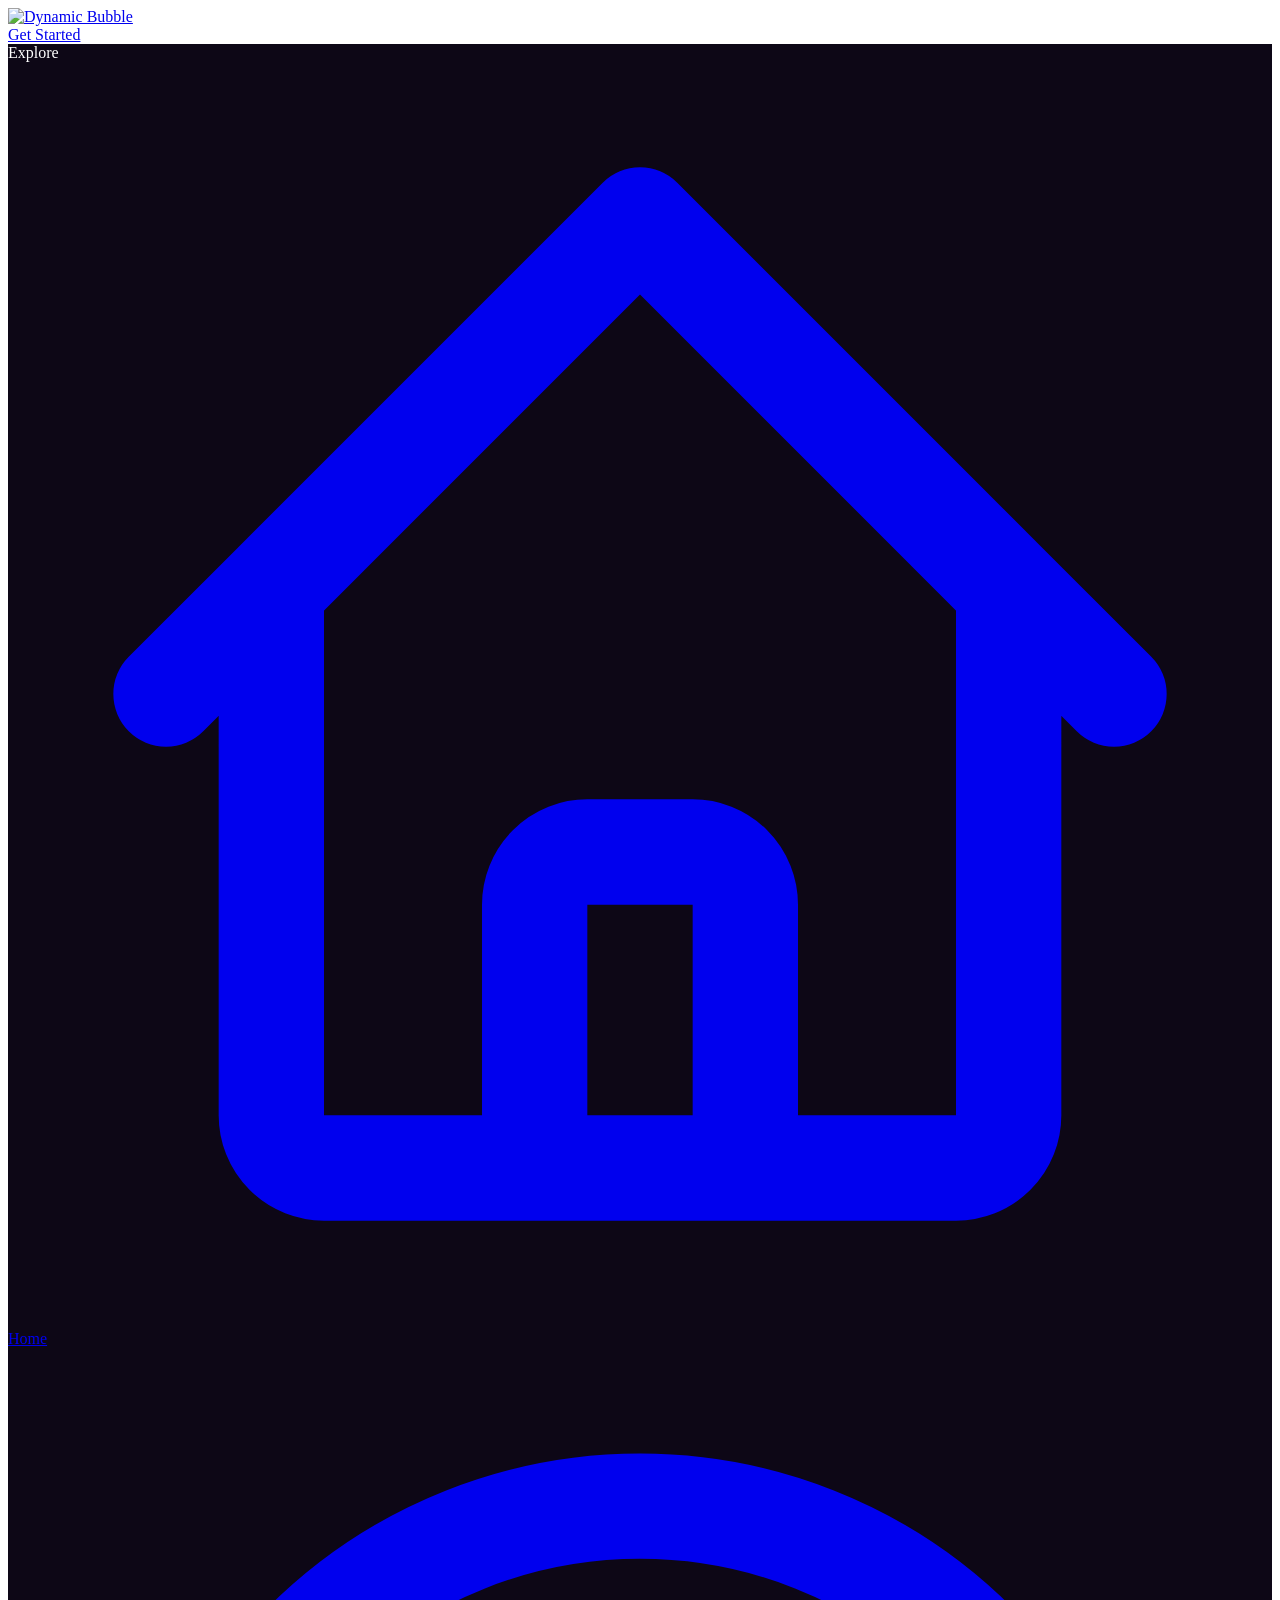
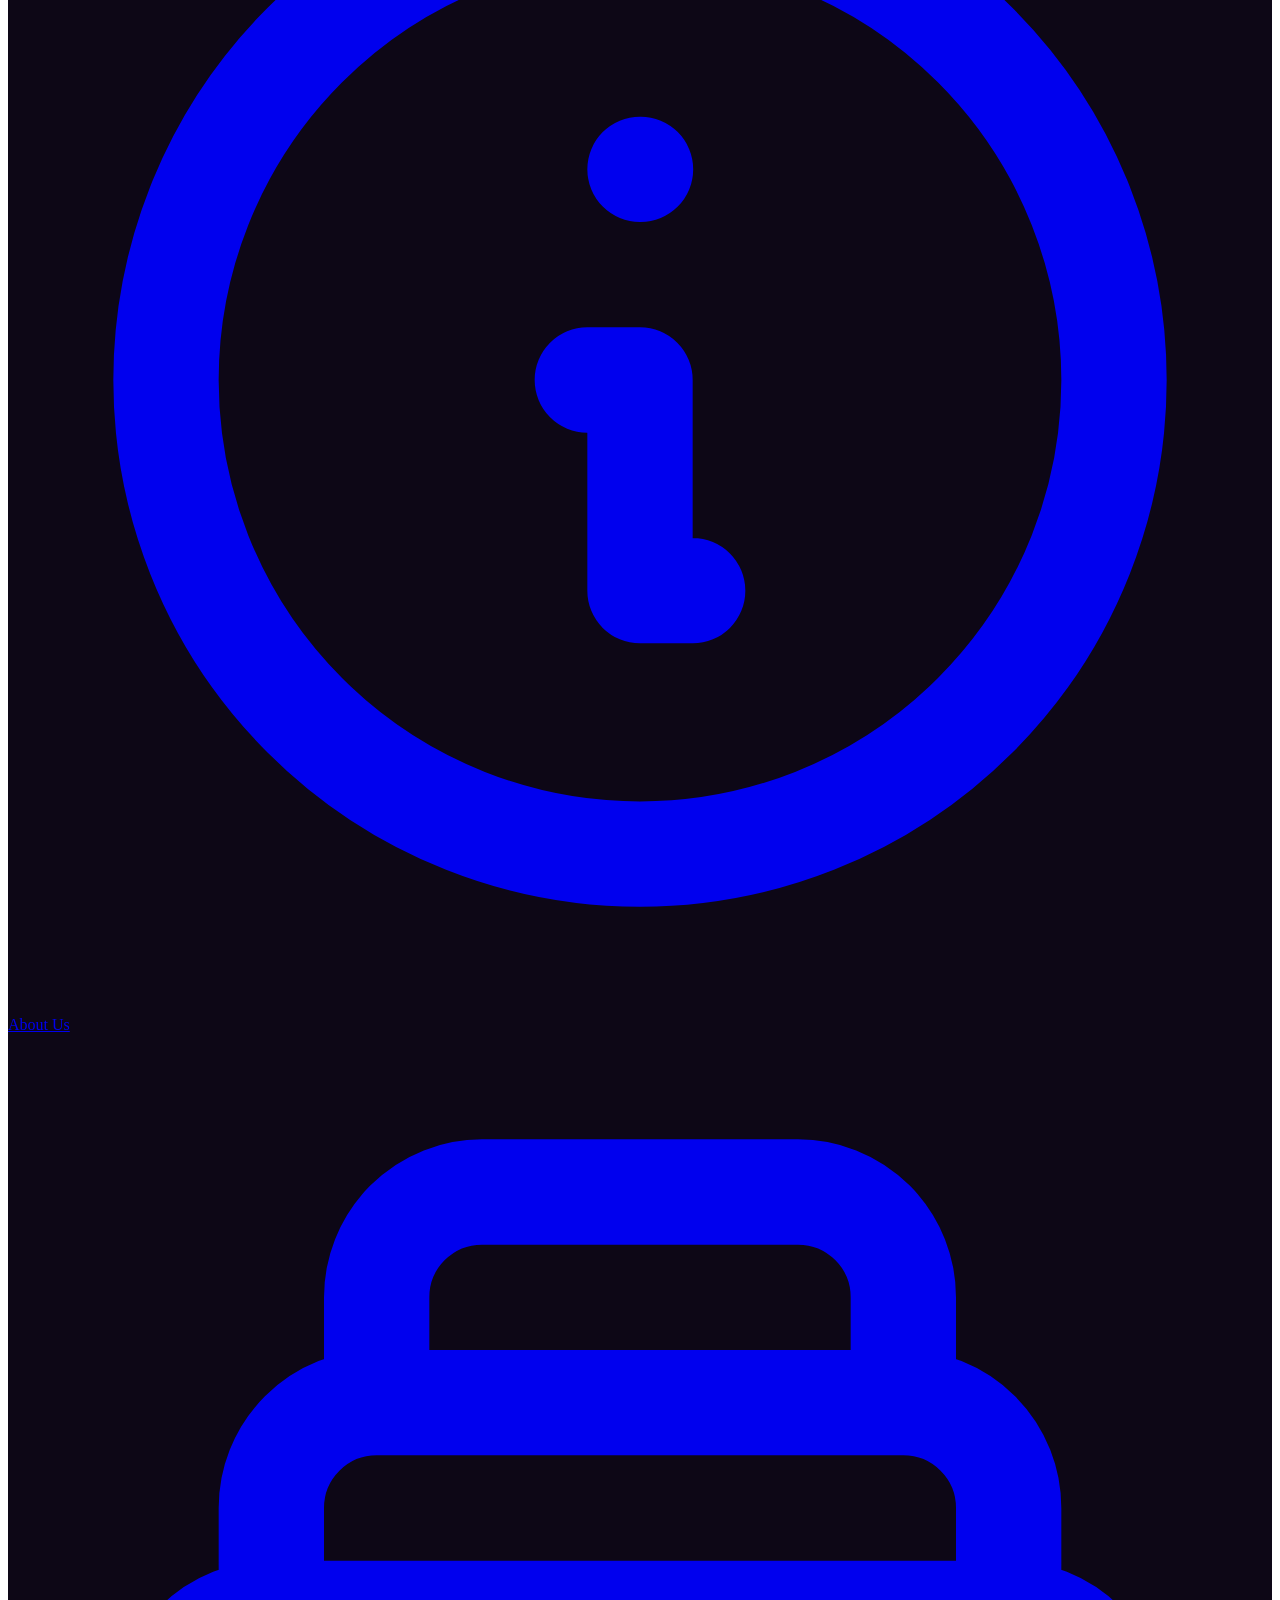
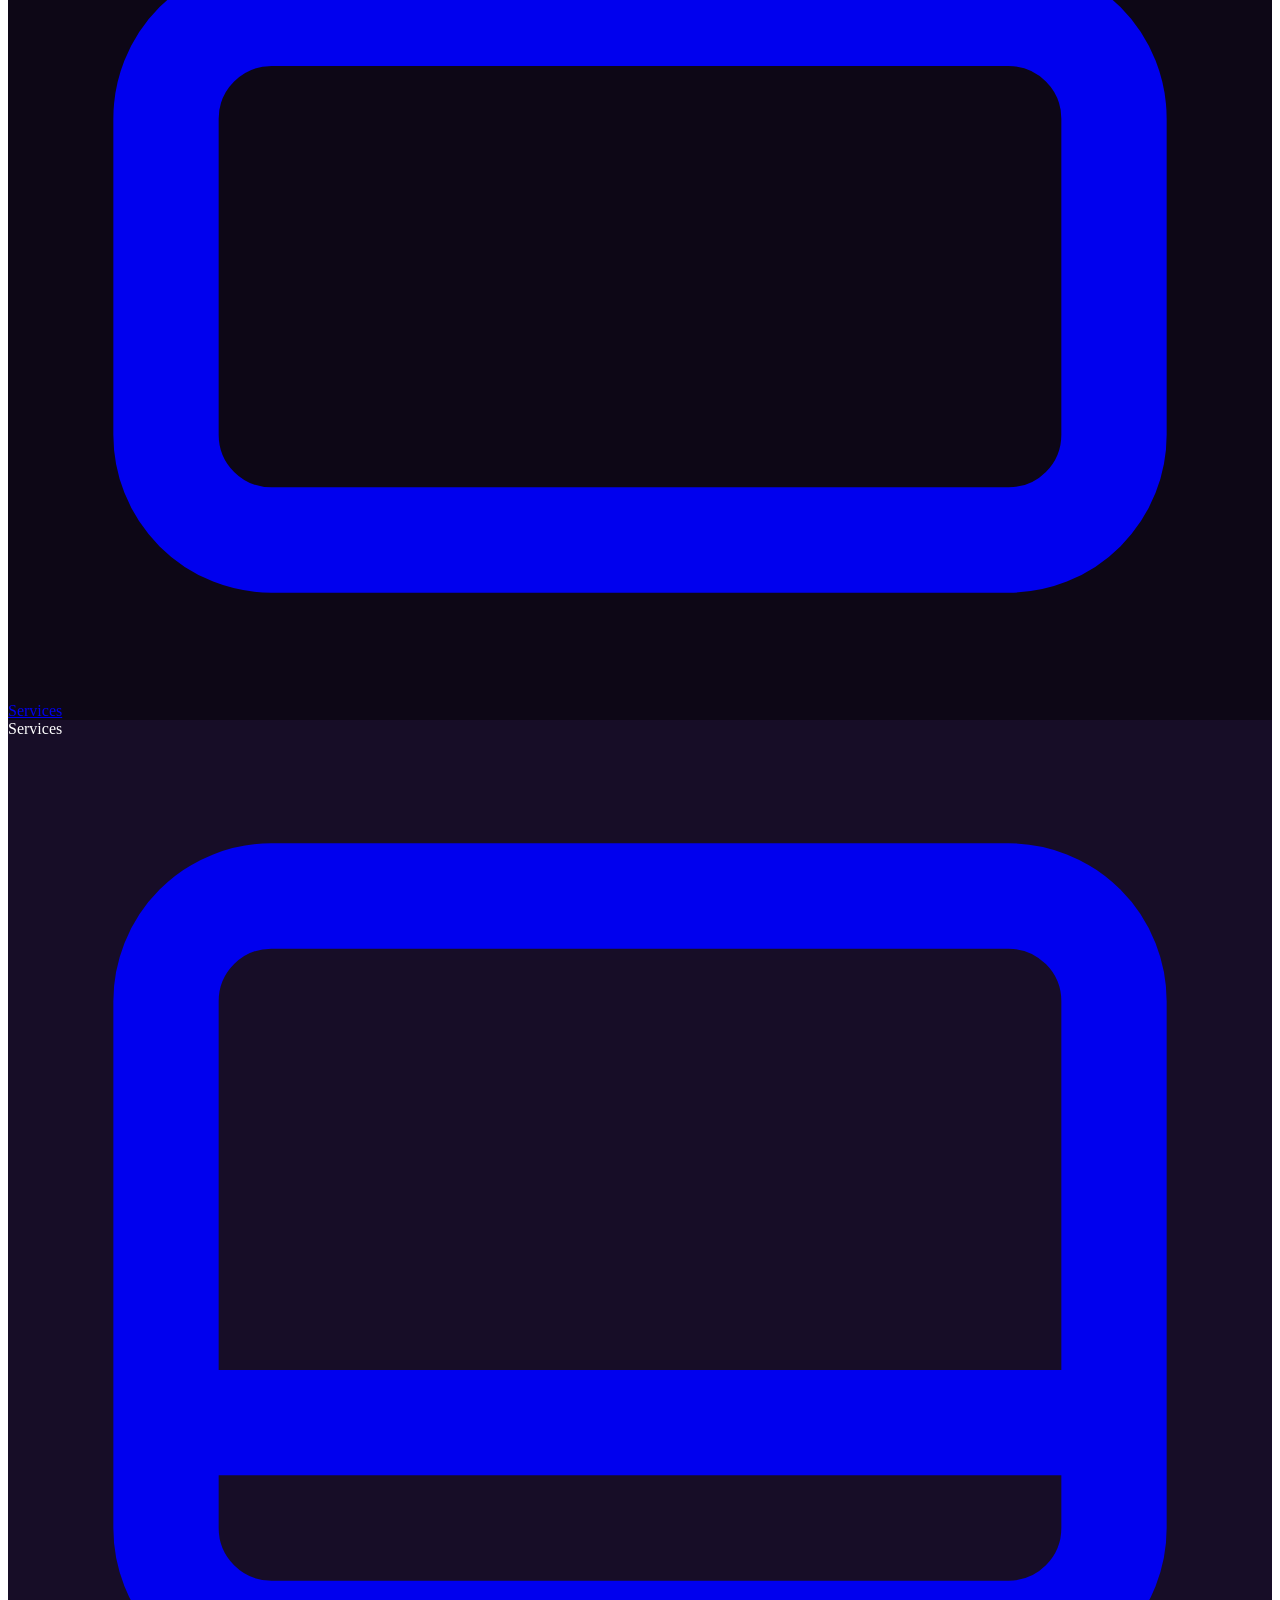
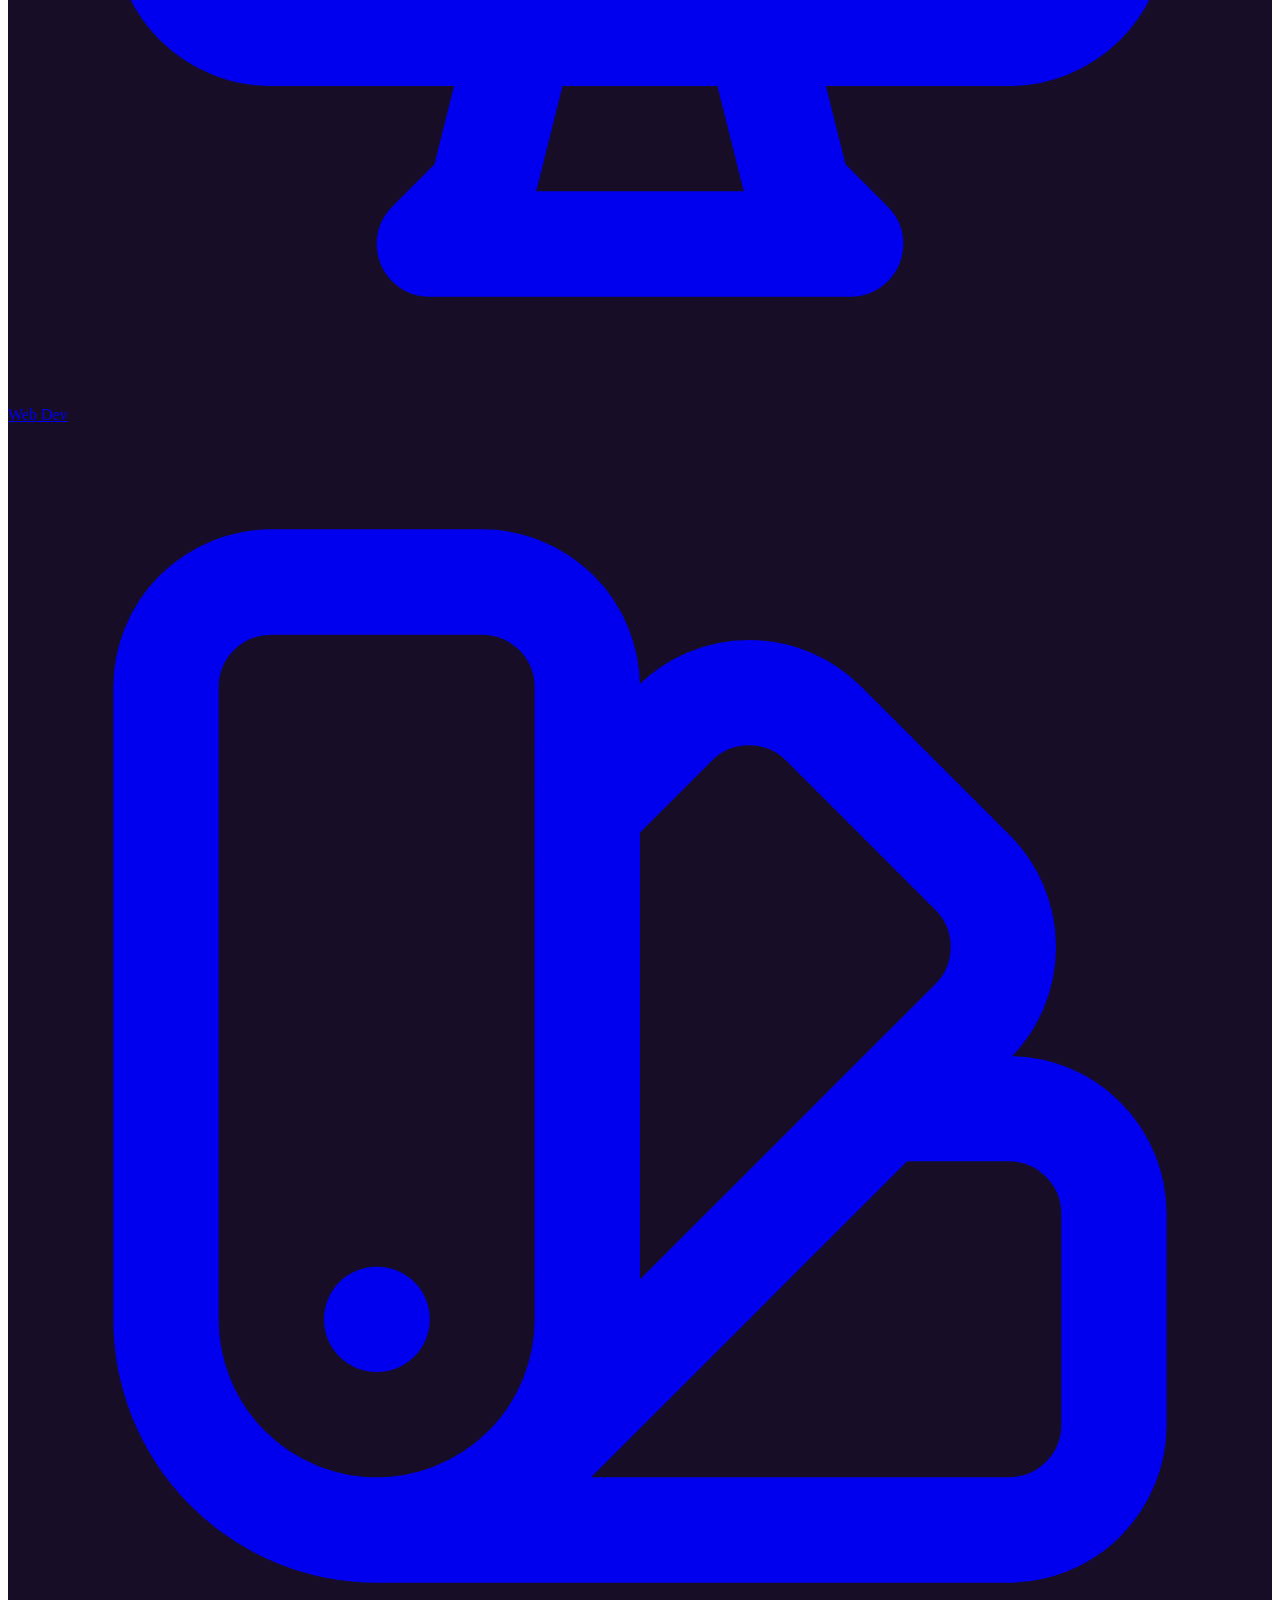
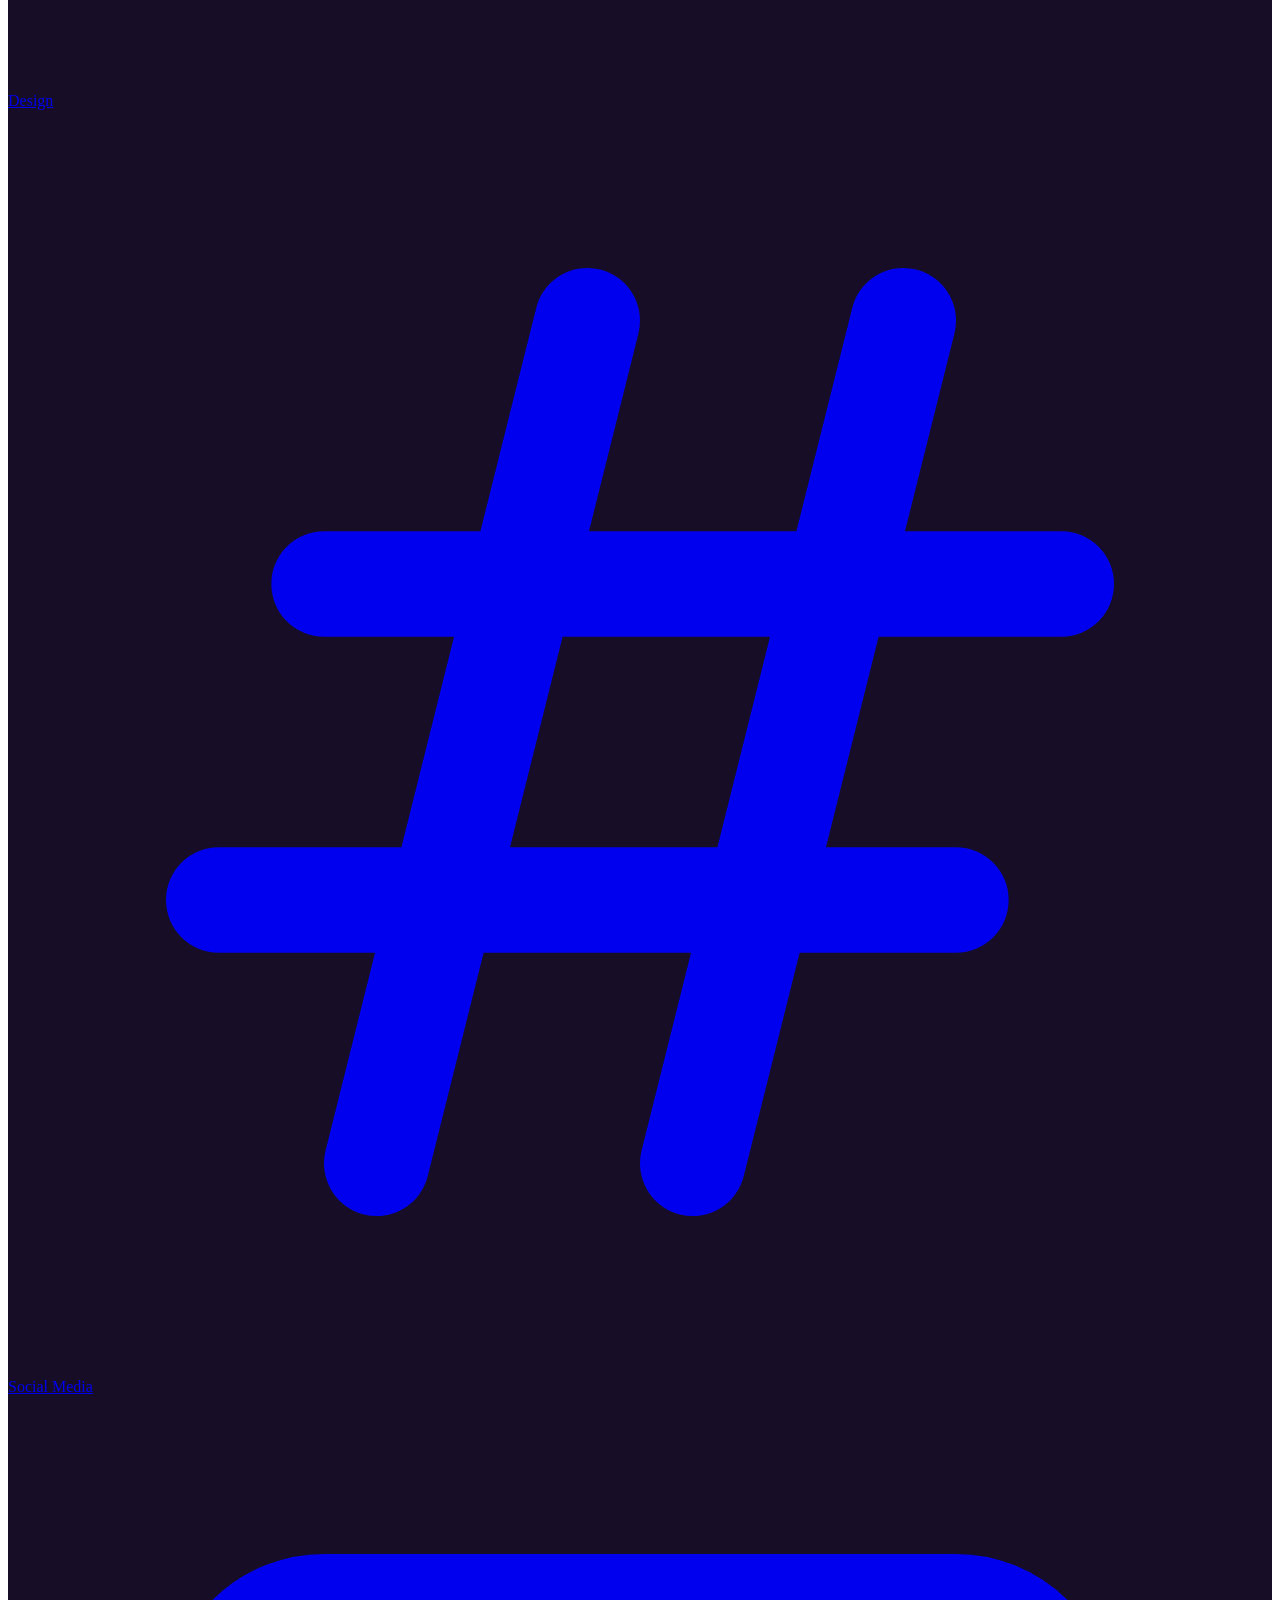
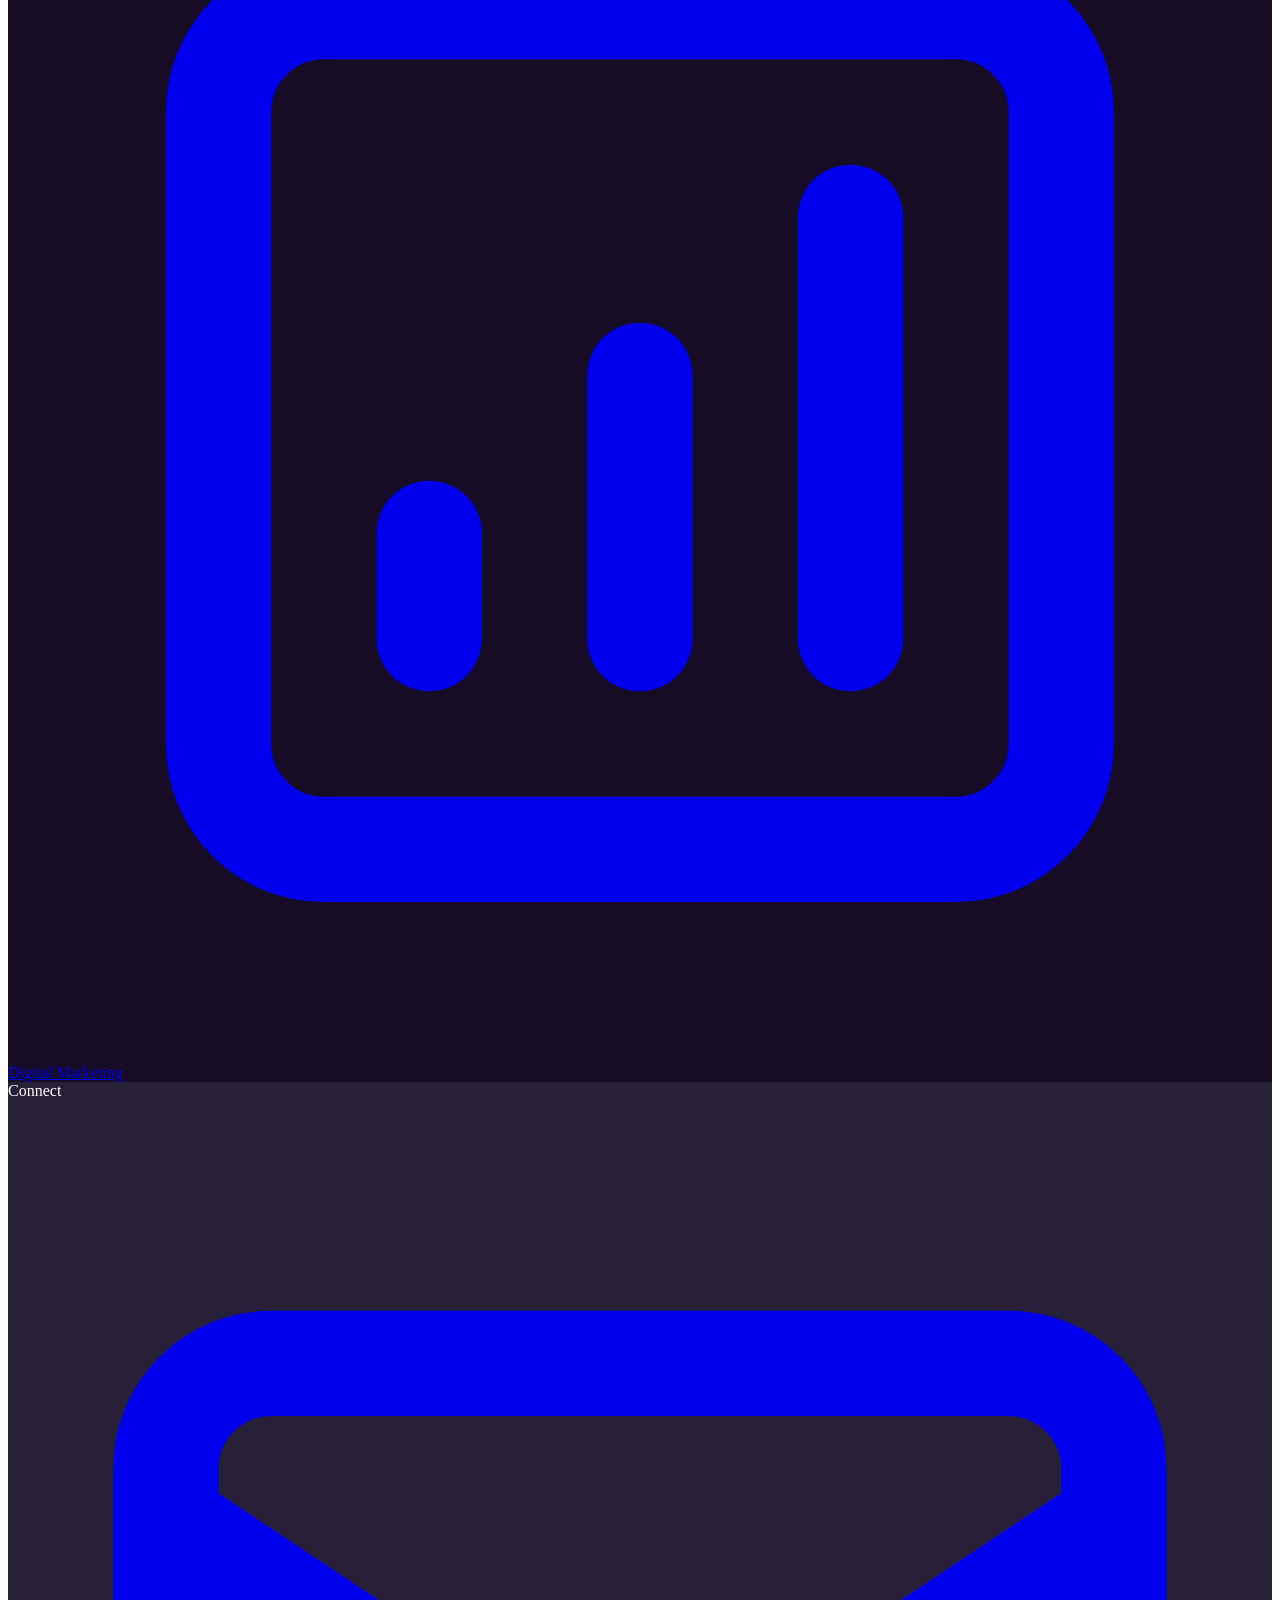
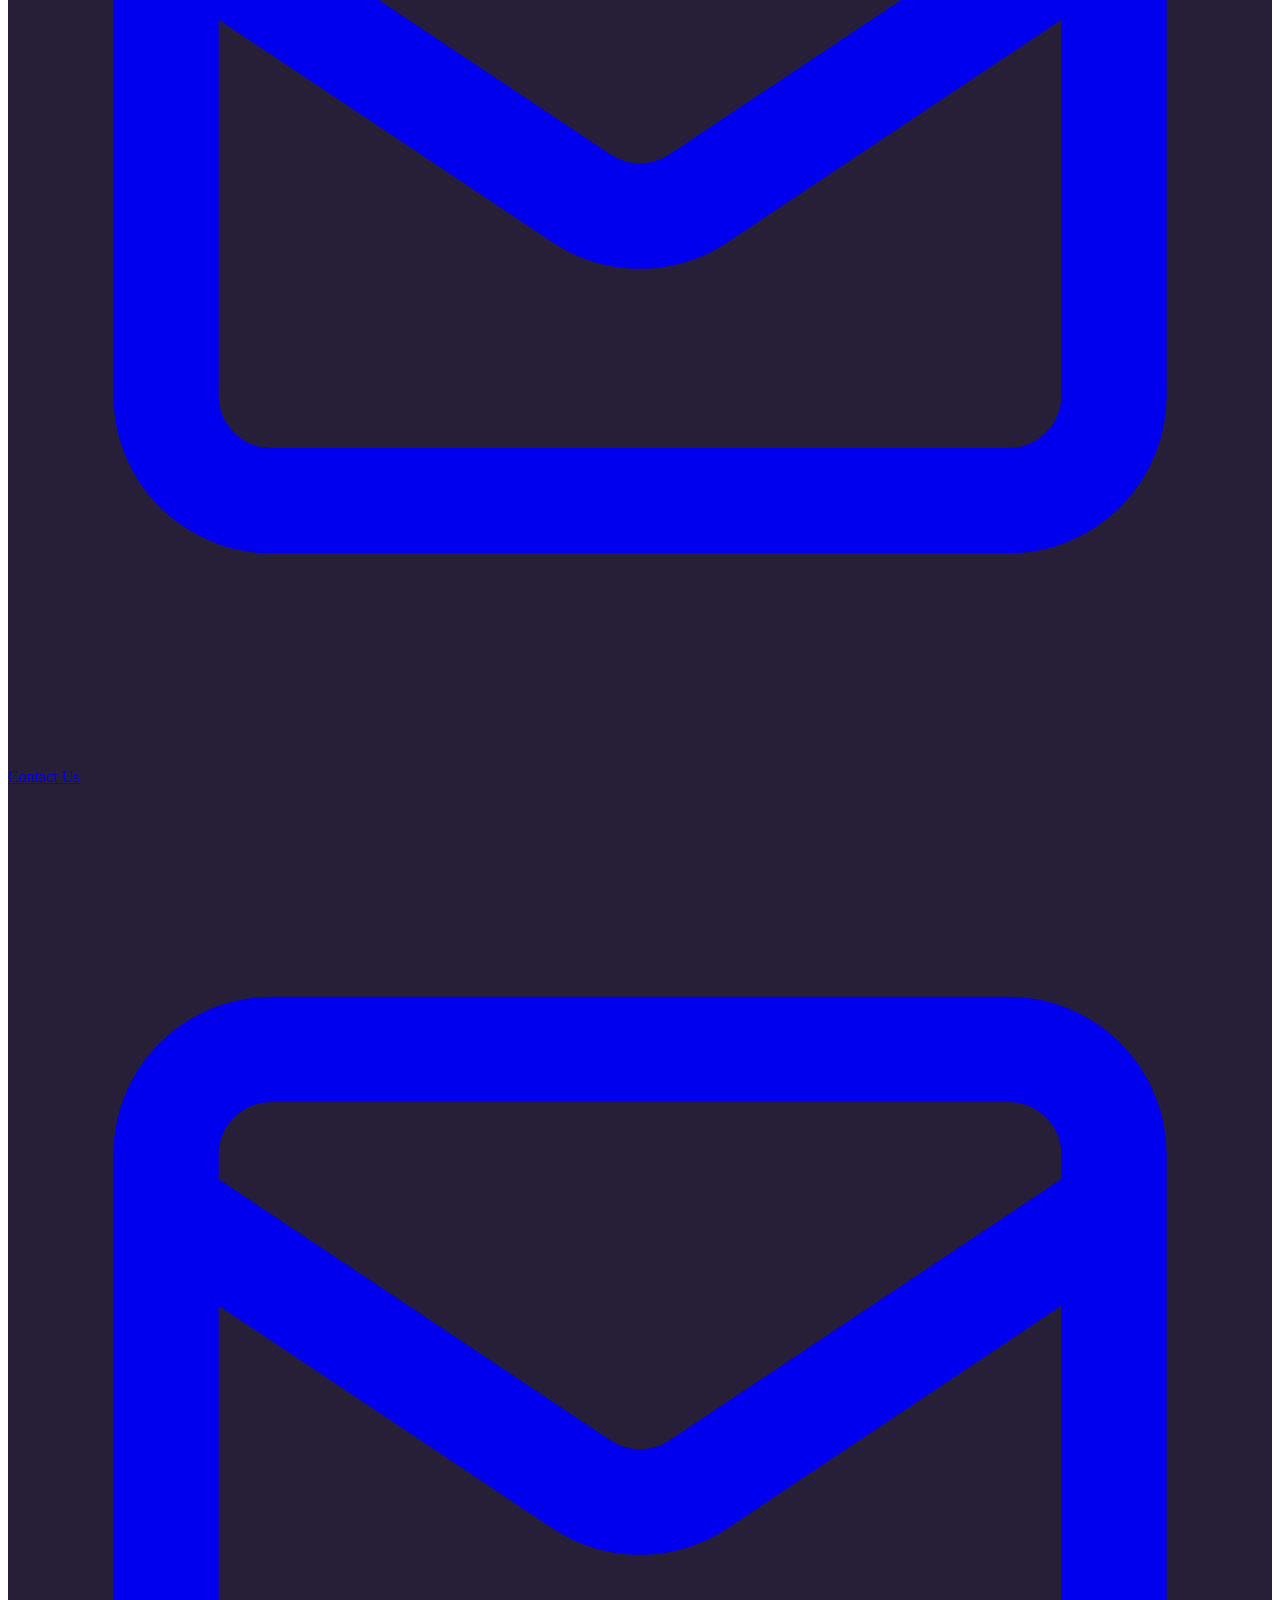
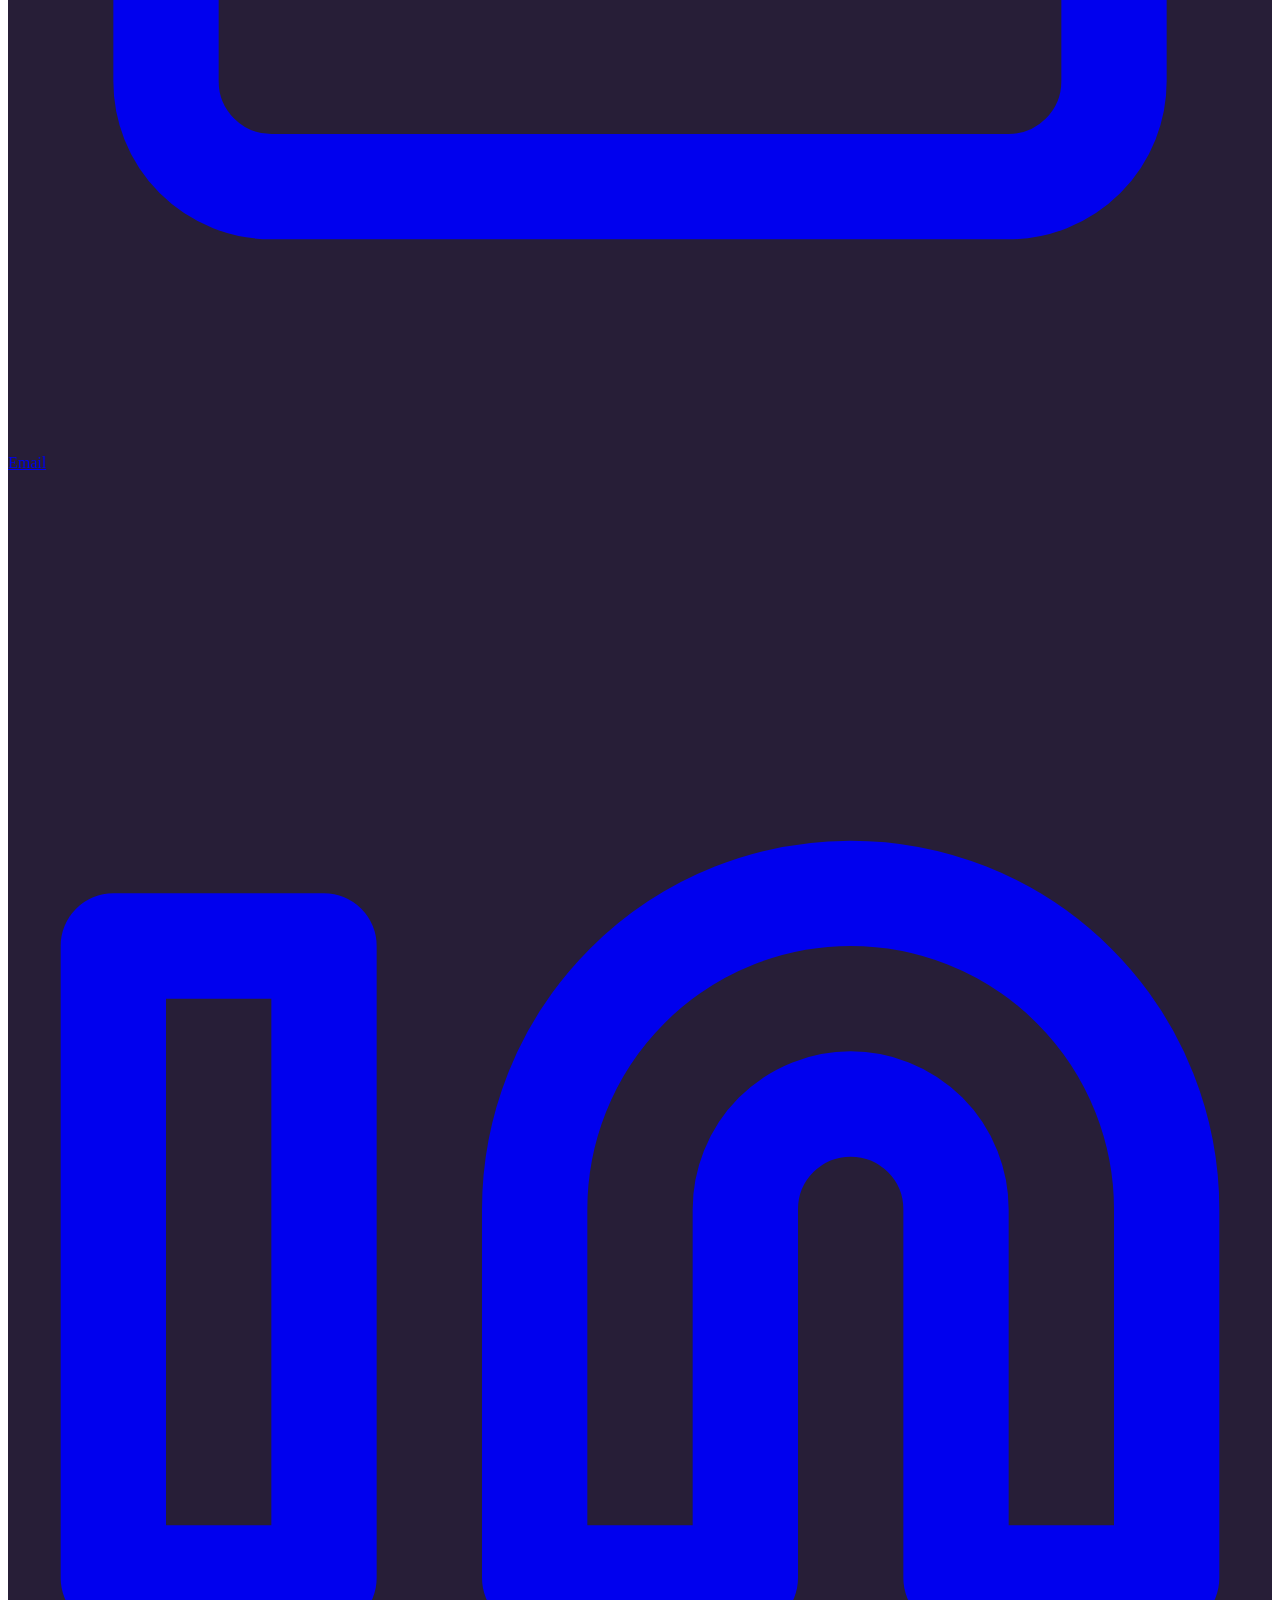
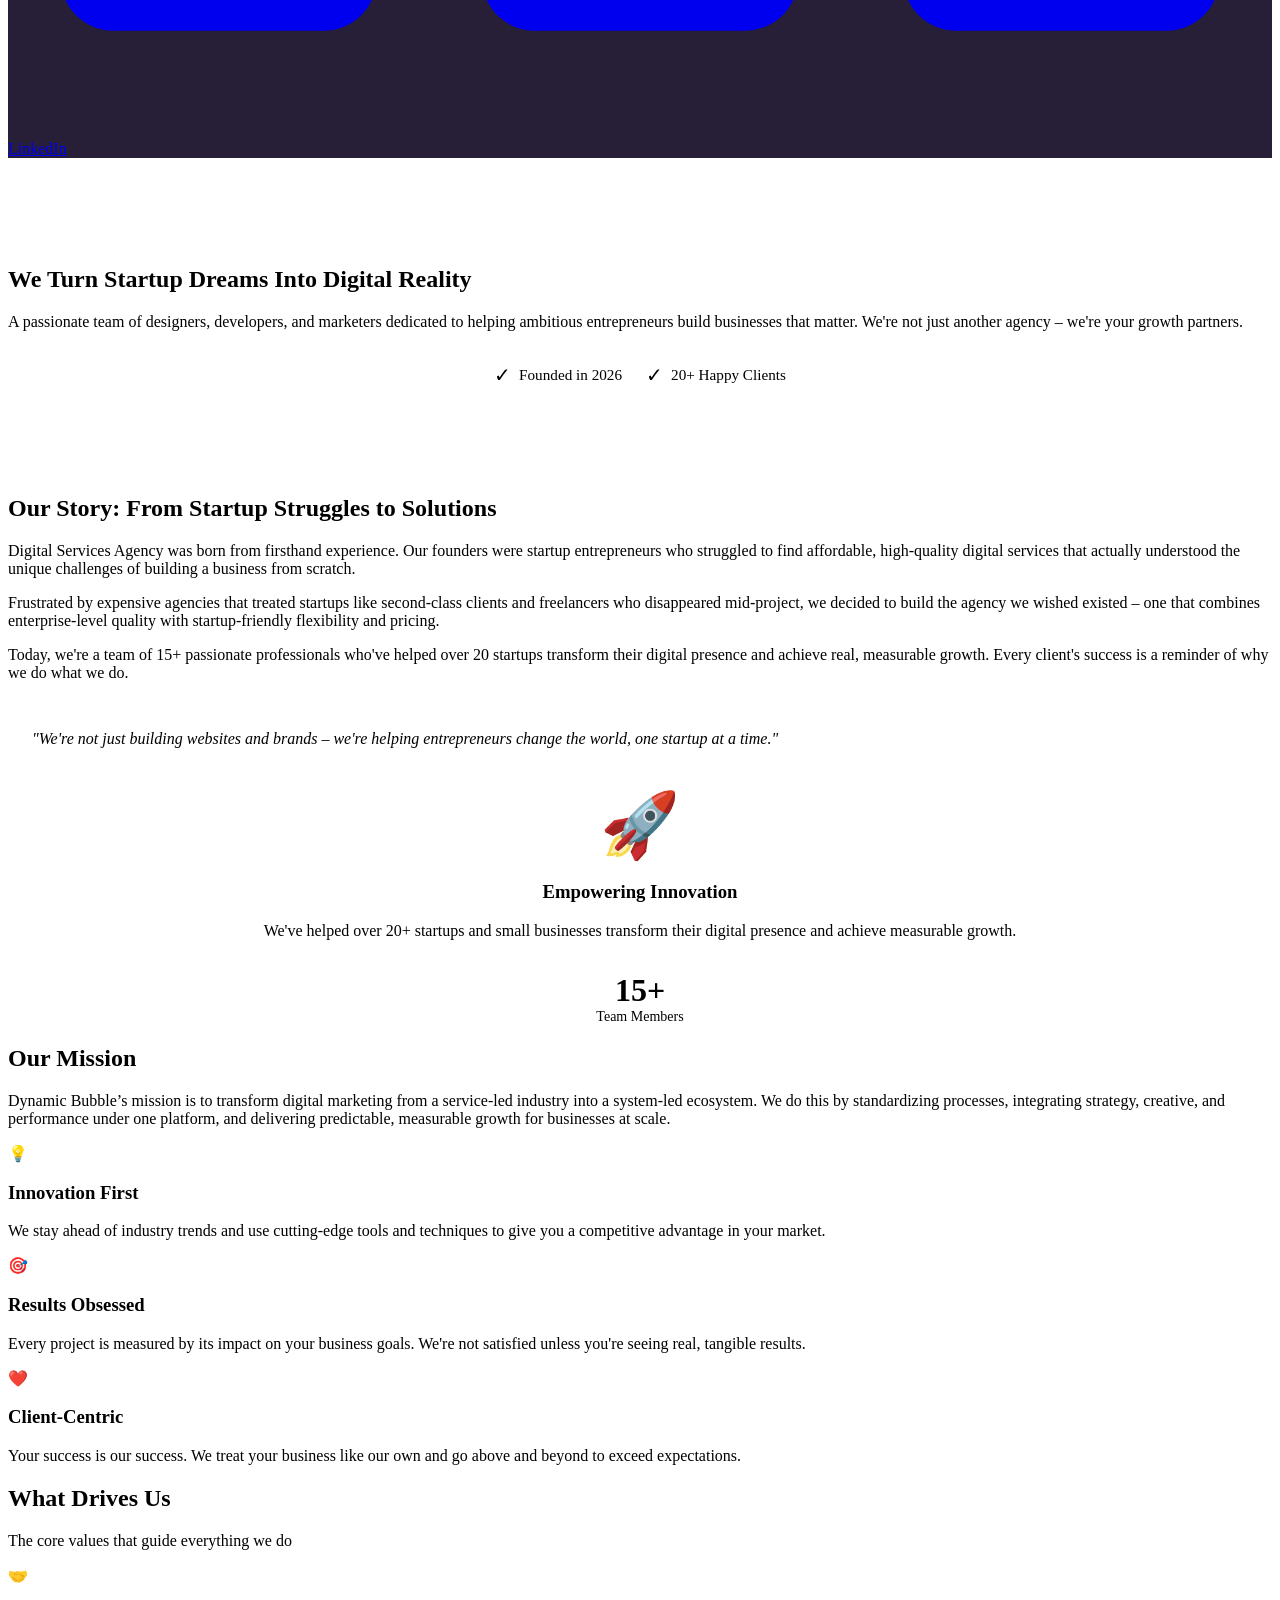
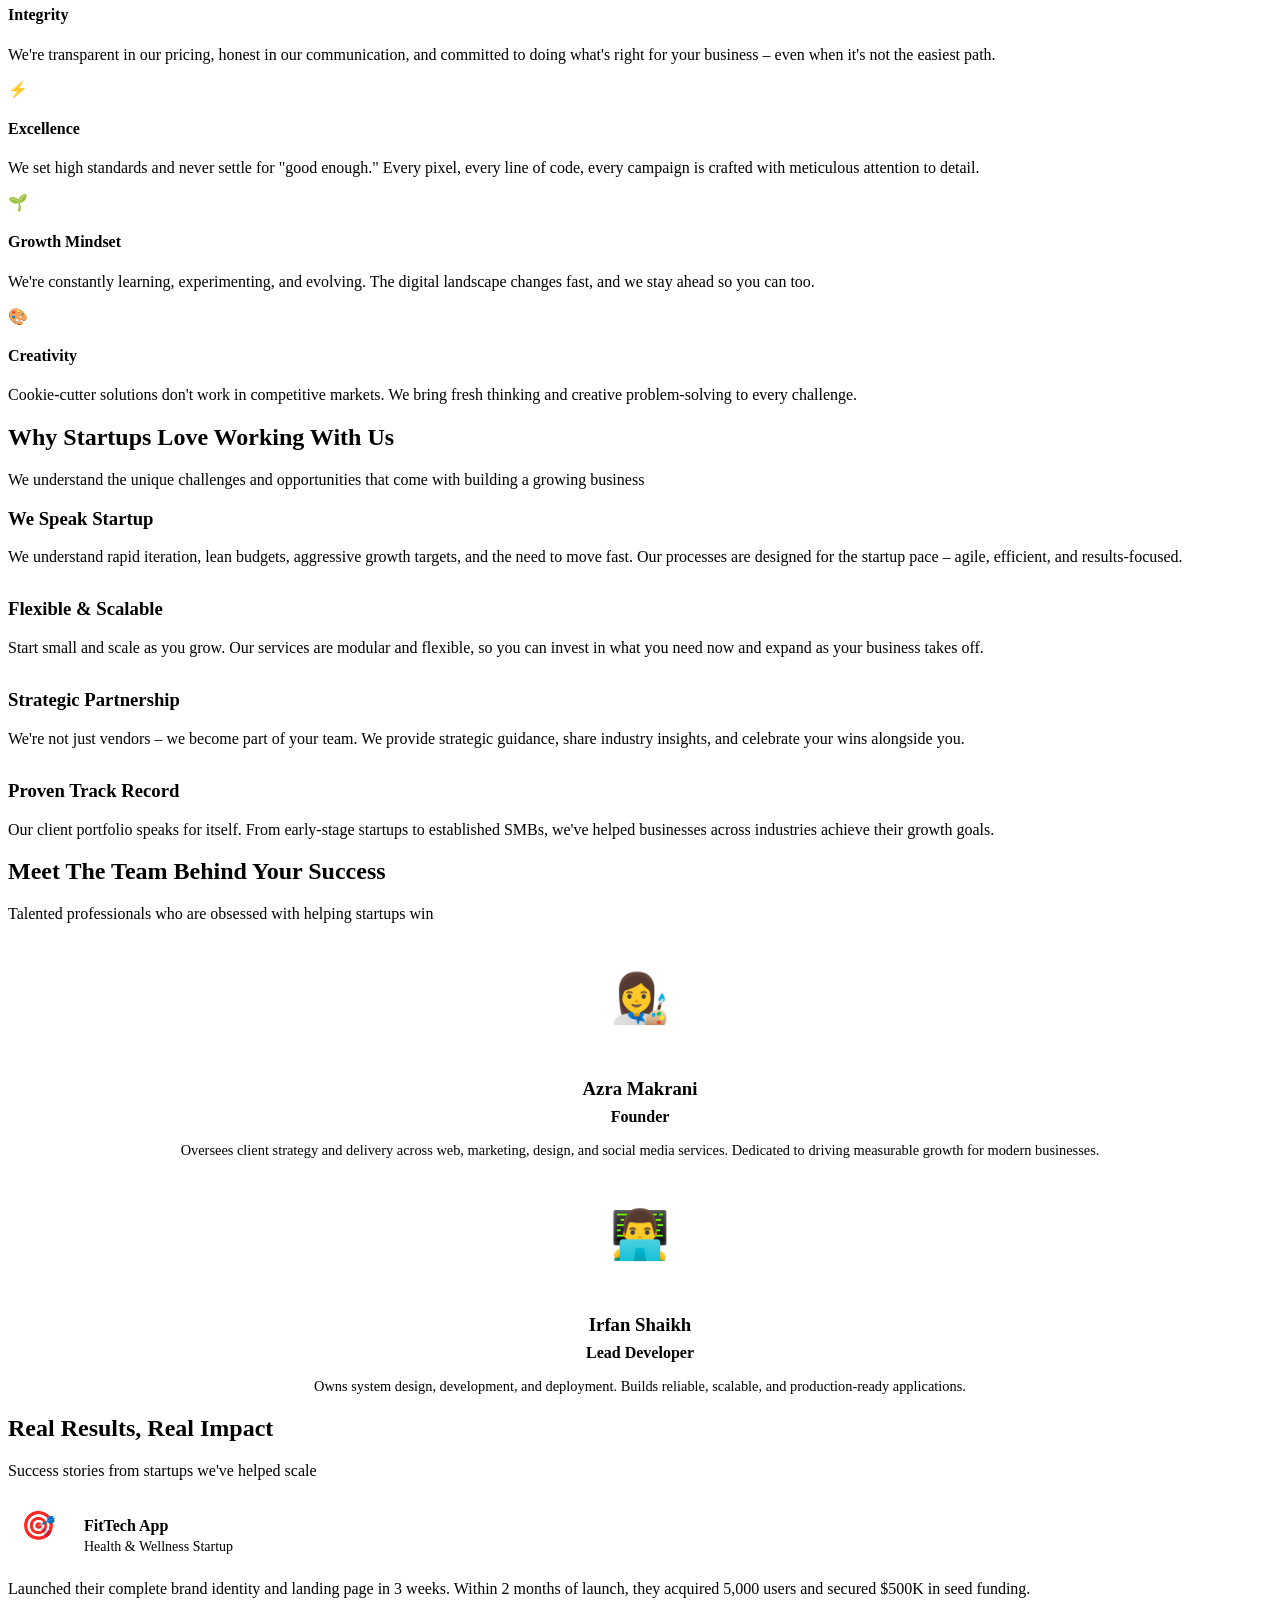
==== pages/about.html @ 8394bd4c "Added favicon" ====
<!DOCTYPE html>
<html lang="en">

<head>
    <meta charset="UTF-8">
    <meta name="viewport" content="width=device-width, initial-scale=1.0">
    <meta name="description"
        content="Learn about our mission to help startups and small businesses succeed through premium digital services and dedicated support.">
    <meta name="keywords" content="digital services agency, startup support, business growth, web development team">
    <meta name="author" content="Digital Services Agency">

    <!-- Open Graph / Social Media -->
    <meta property="og:type" content="website">
    <meta property="og:title" content="About Us - Digital Services Agency">
    <meta property="og:description" content="We're on a mission to help startups succeed">

    <title>About Us - Digital Services Agency</title>
    <link rel="icon" type="image/png" href="../assets/images/dynamic_bubble_logo.jpg">
    <meta name="theme-color" content="#ffffff">

    <link rel="stylesheet" href="../css/styles.css">
    <script src="https://cdnjs.cloudflare.com/ajax/libs/gsap/3.12.5/gsap.min.js"></script>
    <link rel="stylesheet" href="../css/card-nav.css">
    <link rel="stylesheet" href="../css/text-type.css">
    <link rel="stylesheet" href="../css/laser-theme.css">
</head>

<body>
    <!-- Navigation -->
    <!-- Navigation (CardNav) -->
    <div class="card-nav-container">
        <nav class="card-nav">
            <div class="card-nav-top">
                <div class="hamburger-menu" role="button" aria-label="Toggle menu" tabindex="0">
                    <div class="hamburger-line"></div>
                    <div class="hamburger-line"></div>
                </div>

                <div class="logo-container">
                    <a href="../index.html">
                        <img src="../assets/images/dynamic_bubble_logo.jpg" alt="Dynamic Bubble" class="logo">
                    </a>
                </div>

                <a href="contact.html" class="card-nav-cta-button">
                    Get Started
                </a>
            </div>

            <div class="card-nav-content">
                <!-- Card 1: Explore -->
                <div class="nav-card" style="background-color: #0D0716; color: #fff;">
                    <div class="nav-card-label">Explore</div>
                    <div class="nav-card-links">
                        <a class="nav-card-link" href="../index.html" aria-label="Home">
                            <svg class="nav-card-link-icon" fill="none" stroke="currentColor" viewBox="0 0 24 24">
                                <path stroke-linecap="round" stroke-linejoin="round" stroke-width="2"
                                    d="M3 12l2-2m0 0l7-7 7 7M5 10v10a1 1 0 001 1h3m10-11l2 2m-2-2v10a1 1 0 01-1 1h-3m-6 0a1 1 0 001-1v-4a1 1 0 011-1h2a1 1 0 011 1v4a1 1 0 001 1m-6 0h6">
                                </path>
                            </svg>
                            Home
                        </a>
                        <a class="nav-card-link" href="about.html" aria-label="About Us">
                            <svg class="nav-card-link-icon" fill="none" stroke="currentColor" viewBox="0 0 24 24">
                                <path stroke-linecap="round" stroke-linejoin="round" stroke-width="2"
                                    d="M13 16h-1v-4h-1m1-4h.01M21 12a9 9 0 11-18 0 9 9 0 0118 0z"></path>
                            </svg>
                            About Us
                        </a>
                        <a class="nav-card-link" href="services.html" aria-label="Services">
                            <svg class="nav-card-link-icon" fill="none" stroke="currentColor" viewBox="0 0 24 24">
                                <path stroke-linecap="round" stroke-linejoin="round" stroke-width="2"
                                    d="M19 11H5m14 0a2 2 0 012 2v6a2 2 0 01-2 2H5a2 2 0 01-2-2v-6a2 2 0 012-2m14 0V9a2 2 0 00-2-2M5 11V9a2 2 0 012-2m0 0V5a2 2 0 012-2h6a2 2 0 012 2v2M7 7h10">
                                </path>
                            </svg>
                            Services
                        </a>
                    </div>
                </div>

                <!-- Card 2: Services -->
                <div class="nav-card" style="background-color: #170D27; color: #fff;">
                    <div class="nav-card-label">Services</div>
                    <div class="nav-card-links">
                        <a class="nav-card-link" href="services.html#web-development" aria-label="Web Development">
                            <svg class="nav-card-link-icon" fill="none" stroke="currentColor" viewBox="0 0 24 24">
                                <path stroke-linecap="round" stroke-linejoin="round" stroke-width="2"
                                    d="M9.75 17L9 20l-1 1h8l-1-1-.75-3M3 13h18M5 17h14a2 2 0 002-2V5a2 2 0 00-2-2H5a2 2 0 00-2 2v10a2 2 0 002 2z">
                                </path>
                            </svg>
                            Web Dev
                        </a>
                        <a class="nav-card-link" href="services.html#graphic-design" aria-label="Graphic Design">
                            <svg class="nav-card-link-icon" fill="none" stroke="currentColor" viewBox="0 0 24 24">
                                <path stroke-linecap="round" stroke-linejoin="round" stroke-width="2"
                                    d="M7 21a4 4 0 01-4-4V5a2 2 0 012-2h4a2 2 0 012 2v12a4 4 0 01-4 4zm0 0h12a2 2 0 002-2v-4a2 2 0 00-2-2h-2.343M11 7.343l1.657-1.657a2 2 0 012.828 0l2.829 2.829a2 2 0 010 2.828l-8.486 8.485M7 17h.01">
                                </path>
                            </svg>
                            Design
                        </a>
                        <a class="nav-card-link" href="services.html#social-media" aria-label="Social Media">
                            <svg class="nav-card-link-icon" fill="none" stroke="currentColor" viewBox="0 0 24 24">
                                <path stroke-linecap="round" stroke-linejoin="round" stroke-width="2"
                                    d="M7 20l4-16m2 16l4-16M6 9h14M4 15h14"></path>
                            </svg>
                            Social Media
                        </a>
                        <a class="nav-card-link" href="services.html#digital-marketing" aria-label="Digital Marketing">
                            <svg class="nav-card-link-icon" fill="none" stroke="currentColor" viewBox="0 0 24 24">
                                <path stroke-linecap="round" stroke-linejoin="round" stroke-width="2"
                                    d="M16 8v8m-4-5v5m-4-2v2m-2 4h12a2 2 0 002-2V6a2 2 0 00-2-2H6a2 2 0 00-2 2v12a2 2 0 002 2z">
                                </path>
                            </svg>
                            Digital Marketing
                        </a>
                    </div>
                </div>

                <!-- Card 3: Connect -->
                <div class="nav-card" style="background-color: #271E37; color: #fff;">
                    <div class="nav-card-label">Connect</div>
                    <div class="nav-card-links">
                        <a class="nav-card-link" href="contact.html" aria-label="Contact Us">
                            <svg class="nav-card-link-icon" fill="none" stroke="currentColor" viewBox="0 0 24 24">
                                <path stroke-linecap="round" stroke-linejoin="round" stroke-width="2"
                                    d="M3 8l7.89 5.26a2 2 0 002.22 0L21 8M5 19h14a2 2 0 002-2V7a2 2 0 00-2-2H5a2 2 0 00-2 2v10a2 2 0 002 2z">
                                </path>
                            </svg>
                            Contact Us
                        </a>
                        <a class="nav-card-link" href="mailto:dynamicbubbleinfo@gmail.com" aria-label="Email">
                            <svg class="nav-card-link-icon" fill="none" stroke="currentColor" viewBox="0 0 24 24">
                                <path stroke-linecap="round" stroke-linejoin="round" stroke-width="2"
                                    d="M3 8l7.89 5.26a2 2 0 002.22 0L21 8M5 19h14a2 2 0 002-2V7a2 2 0 00-2-2H5a2 2 0 00-2 2v10a2 2 0 002 2z">
                                </path>
                            </svg>
                            Email
                        </a>
                        <a class="nav-card-link" href="https://www.linkedin.com/company/dynamic-bubble/" target="_blank"
                            aria-label="LinkedIn">
                            <svg class="nav-card-link-icon" fill="none" stroke="currentColor" viewBox="0 0 24 24">
                                <path stroke-linecap="round" stroke-linejoin="round" stroke-width="2"
                                    d="M16 8a6 6 0 016 6v7h-4v-7a2 2 0 00-2-2 2 2 0 00-2 2v7h-4v-7a6 6 0 016-6zM2 9h4v12H2z">
                                </path>
                            </svg>
                            LinkedIn
                        </a>
                    </div>
                </div>
            </div>
        </nav>
    </div>

    <!-- Page Header -->
    <section class="hero" style="padding: 5.5rem 0;">
        <div class="container">
            <div class="hero-content fade-in-up">
                <h1>We Turn Startup Dreams Into Digital Reality</h1>
                <p class="hero-subtitle">
                    A passionate team of designers, developers, and marketers dedicated to helping ambitious
                    entrepreneurs build businesses that matter. We're not just another agency – we're your growth
                    partners.
                </p>
                <div
                    style="margin-top: 2rem; display: flex; gap: 1.5rem; justify-content: center; flex-wrap: wrap; font-size: 0.95rem;">
                    <div style="display: flex; align-items: center; gap: 0.5rem;">
                        <span style="color: var(--color-primary); font-size: 1.25rem;">✓</span>
                        <span>Founded in 2026</span>
                    </div>
                    <div style="display: flex; align-items: center; gap: 0.5rem;">
                        <span style="color: var(--color-primary); font-size: 1.25rem;">✓</span>
                        <span>20+ Happy Clients</span>
                    </div>
                </div>
            </div>
        </div>
    </section>

    <!-- Our Story Section -->
    <section class="section section-alt">
        <div class="container">
            <div class="grid grid-2" style="align-items: center; gap: 3rem;">
                <div class="scroll-reveal">
                    <h2>Our Story: From Startup Struggles to Solutions</h2>
                    <p>
                        Digital Services Agency was born from firsthand experience. Our founders were startup
                        entrepreneurs who struggled to find affordable, high-quality digital services that actually
                        understood the unique challenges of building a business from scratch.
                    </p>
                    <p>
                        Frustrated by expensive agencies that treated startups like second-class clients and freelancers
                        who disappeared mid-project, we decided to build the agency we wished existed – one that
                        combines enterprise-level quality with startup-friendly flexibility and pricing.
                    </p>
                    <p>
                        Today, we're a team of 15+ passionate professionals who've helped over 20 startups transform
                        their digital presence and achieve real, measurable growth. Every client's success is a reminder
                        of why we do what we do.
                    </p>
                    <p
                        style="margin-top: 1.5rem; padding: 1.5rem; background: var(--color-bg); border-left: 4px solid var(--color-primary); font-style: italic;">
                        "We're not just building websites and brands – we're helping entrepreneurs change the world, one
                        startup at a time."
                    </p>
                </div>

                <div class="scroll-reveal">
                    <div class="card" style="text-align: center; margin-bottom: 2rem;">
                        <div style="font-size: 4rem; margin-bottom: 1rem;">🚀</div>
                        <h3>Empowering Innovation</h3>
                        <p>We've helped over 20+ startups and small businesses transform their digital presence and
                            achieve
                            measurable growth.</p>
                    </div>
                    <div class="grid grid-2" style="gap: 1rem;">
                        <div class="card" style="text-align: center;">
                            <div style="font-size: 2rem; color: var(--color-primary); font-weight: 700;">15+</div>
                            <div style="font-size: 0.875rem; color: var(--color-text-light);">Team Members</div>
                        </div>
                    </div>
                </div>
            </div>
        </div>
    </section>

    <!-- Our Mission Section -->
    <section class="section">
        <div class="container">
            <div class="section-header scroll-reveal">
                <h2>Our Mission</h2>
                <p>Dynamic Bubble’s mission is to transform digital marketing from a service-led industry into a system-led ecosystem. We do this by standardizing processes, integrating strategy, creative, and performance under one platform, and delivering predictable, measurable growth for businesses at scale.</p>
            </div>

            <div class="grid grid-3">
                <div class="card scroll-reveal">
                    <div class="card-icon">💡</div>
                    <h3>Innovation First</h3>
                    <p>We stay ahead of industry trends and use cutting-edge tools and techniques to give you a
                        competitive advantage in your market.</p>
                </div>

                <div class="card scroll-reveal">
                    <div class="card-icon">🎯</div>
                    <h3>Results Obsessed</h3>
                    <p>Every project is measured by its impact on your business goals. We're not satisfied unless you're
                        seeing real, tangible results.</p>
                </div>

                <div class="card scroll-reveal">
                    <div class="card-icon">❤️</div>
                    <h3>Client-Centric</h3>
                    <p>Your success is our success. We treat your business like our own and go above and beyond to
                        exceed expectations.</p>
                </div>
            </div>
        </div>
    </section>

    <!-- Our Values Section -->
    <section class="section section-alt">
        <div class="container">
            <div class="section-header scroll-reveal">
                <h2>What Drives Us</h2>
                <p>The core values that guide everything we do</p>
            </div>

            <div class="benefits-list">
                <div class="benefit-item scroll-reveal">
                    <div class="benefit-icon">🤝</div>
                    <div class="benefit-content">
                        <h4>Integrity</h4>
                        <p>We're transparent in our pricing, honest in our communication, and committed to doing what's
                            right for your business – even when it's not the easiest path.</p>
                    </div>
                </div>

                <div class="benefit-item scroll-reveal">
                    <div class="benefit-icon">⚡</div>
                    <div class="benefit-content">
                        <h4>Excellence</h4>
                        <p>We set high standards and never settle for "good enough." Every pixel, every line of code,
                            every campaign is crafted with meticulous attention to detail.</p>
                    </div>
                </div>

                <div class="benefit-item scroll-reveal">
                    <div class="benefit-icon">🌱</div>
                    <div class="benefit-content">
                        <h4>Growth Mindset</h4>
                        <p>We're constantly learning, experimenting, and evolving. The digital landscape changes fast,
                            and we stay ahead so you can too.</p>
                    </div>
                </div>

                <div class="benefit-item scroll-reveal">
                    <div class="benefit-icon">🎨</div>
                    <div class="benefit-content">
                        <h4>Creativity</h4>
                        <p>Cookie-cutter solutions don't work in competitive markets. We bring fresh thinking and
                            creative problem-solving to every challenge.</p>
                    </div>
                </div>
            </div>
        </div>
    </section>

    <!-- Why Work With Us Section -->
    <section class="section">
        <div class="container">
            <div class="section-header scroll-reveal">
                <h2>Why Startups Love Working With Us</h2>
                <p>We understand the unique challenges and opportunities that come with building a growing business</p>
            </div>

            <div class="container-narrow">
                <div class="card scroll-reveal" style="margin-bottom: 2rem;">
                    <h3>We Speak Startup</h3>
                    <p>We understand rapid iteration, lean budgets, aggressive growth targets, and the need to move
                        fast. Our processes are designed for the startup pace – agile, efficient, and results-focused.
                    </p>
                </div>

                <div class="card scroll-reveal" style="margin-bottom: 2rem;">
                    <h3>Flexible & Scalable</h3>
                    <p>Start small and scale as you grow. Our services are modular and flexible, so you can invest in
                        what you need now and expand as your business takes off.</p>
                </div>

                <div class="card scroll-reveal" style="margin-bottom: 2rem;">
                    <h3>Strategic Partnership</h3>
                    <p>We're not just vendors – we become part of your team. We provide strategic guidance, share
                        industry insights, and celebrate your wins alongside you.</p>
                </div>

                <div class="card scroll-reveal">
                    <h3>Proven Track Record</h3>
                    <p>Our client portfolio speaks for itself. From early-stage startups to established SMBs, we've
                        helped businesses across industries achieve their growth goals.</p>
                </div>
            </div>
        </div>
    </section>

    <!-- Stats Section -->
    <section class="section">
        <div class="container">
            <div class="section-header scroll-reveal">
                <h2>Meet The Team Behind Your Success</h2>
                <p>Talented professionals who are obsessed with helping startups win</p>
            </div>

            <div class="grid grid-3">
                <div class="card scroll-reveal" style="text-align: center;">
                    <div
                        style="width: 120px; height: 120px; border-radius: 50%; background: linear-gradient(135deg, var(--color-primary-light), var(--color-primary)); margin: 0 auto 1rem; display: flex; align-items: center; justify-content: center; font-size: 3rem;">
                        👩‍🎨</div>
                    <h3 style="margin-bottom: 0.5rem;">Azra Makrani</h3>
                    <div style="color: var(--color-primary); font-weight: 600; margin-bottom: 1rem;">Founder</div>
                    <p style="font-size: 0.9rem;">Oversees client strategy and delivery across web, marketing, design, and social media services. Dedicated to driving measurable growth for modern businesses.<p>
                </div>

                <div class="card scroll-reveal" style="text-align: center;">
                    <div
                        style="width: 120px; height: 120px; border-radius: 50%; background: linear-gradient(135deg, var(--color-primary-light), var(--color-primary)); margin: 0 auto 1rem; display: flex; align-items: center; justify-content: center; font-size: 3rem;">
                        👨‍💻</div>
                    <h3 style="margin-bottom: 0.5rem;">Irfan Shaikh</h3>
                    <div style="color: var(--color-primary); font-weight: 600; margin-bottom: 1rem;">Lead Developer
                    </div>
                    <p style="font-size: 0.9rem;">Owns system design, development, and deployment. Builds reliable, scalable, and production-ready applications.</p>
                </div>
            </div>
        </div>
    </section>

    <!-- Success Stories Section -->
    <section class="section section-alt">
        <div class="container">
            <div class="section-header scroll-reveal">
                <h2>Real Results, Real Impact</h2>
                <p>Success stories from startups we've helped scale</p>
            </div>

            <div class="grid grid-2" style="gap: 2rem;">
                <div class="card scroll-reveal">
                    <div style="display: flex; align-items: center; gap: 1rem; margin-bottom: 1.5rem;">
                        <div
                            style="width: 60px; height: 60px; border-radius: 12px; background: linear-gradient(135deg, var(--color-primary), var(--color-primary-dark)); display: flex; align-items: center; justify-content: center; font-size: 1.75rem;">
                            🎯</div>
                        <div>
                            <h4 style="margin-bottom: 0.25rem;">FitTech App</h4>
                            <div style="font-size: 0.875rem; color: var(--color-text-light);">Health & Wellness Startup
                            </div>
                        </div>
                    </div>
                    <p style="margin-bottom: 1rem;">Launched their complete brand identity and landing page in 3 weeks.
                        Within 2 months of launch, they acquired 5,000 users and secured $500K in seed funding.</p>
                    <div
                        style="display: flex; gap: 1.5rem; padding-top: 1rem; border-top: 1px solid var(--color-border);">
                        <div>
                            <div style="font-size: 1.5rem; font-weight: 700; color: var(--color-primary);">5K+</div>
                            <div style="font-size: 0.75rem; color: var(--color-text-light);">Users in 60 days</div>
                        </div>
                        <div>
                            <div style="font-size: 1.5rem; font-weight: 700; color: var(--color-primary);">$500K</div>
                            <div style="font-size: 0.75rem; color: var(--color-text-light);">Funding raised</div>
                        </div>
                    </div>
                </div>

                <div class="card scroll-reveal">
                    <div style="display: flex; align-items: center; gap: 1rem; margin-bottom: 1.5rem;">
                        <div
                            style="width: 60px; height: 60px; border-radius: 12px; background: linear-gradient(135deg, var(--color-primary), var(--color-primary-dark)); display: flex; align-items: center; justify-content: center; font-size: 1.75rem;">
                            🛍️</div>
                        <div>
                            <h4 style="margin-bottom: 0.25rem;">EcoMarket</h4>
                            <div style="font-size: 0.875rem; color: var(--color-text-light);">Sustainable E-commerce
                            </div>
                        </div>
                    </div>
                    <p style="margin-bottom: 1rem;">Built a fully custom e-commerce platform with inventory management.
                        Grew from 0 to $100K/month in revenue within 6 months through our digital marketing services.
                    </p>
                    <div
                        style="display: flex; gap: 1.5rem; padding-top: 1rem; border-top: 1px solid var(--color-border);">
                        <div>
                            <div style="font-size: 1.5rem; font-weight: 700; color: var(--color-primary);">$100K</div>
                            <div style="font-size: 0.75rem; color: var(--color-text-light);">Monthly revenue</div>
                        </div>
                        <div>
                            <div style="font-size: 1.5rem; font-weight: 700; color: var(--color-primary);">300%</div>
                            <div style="font-size: 0.75rem; color: var(--color-text-light);">Growth rate</div>
                        </div>
                    </div>
                </div>

                <div class="card scroll-reveal">
                    <div style="display: flex; align-items: center; gap: 1rem; margin-bottom: 1.5rem;">
                        <div
                            style="width: 60px; height: 60px; border-radius: 12px; background: linear-gradient(135deg, var(--color-primary), var(--color-primary-dark)); display: flex; align-items: center; justify-content: center; font-size: 1.75rem;">
                            💼</div>
                        <div>
                            <h4 style="margin-bottom: 0.25rem;">TaskFlow Pro</h4>
                            <div style="font-size: 0.875rem; color: var(--color-text-light);">B2B SaaS Platform</div>
                        </div>
                    </div>
                    <p style="margin-bottom: 1rem;">Redesigned their website and implemented SEO strategy. Organic
                        traffic increased 400% and they now generate 50+ qualified leads monthly on autopilot.</p>
                    <div
                        style="display: flex; gap: 1.5rem; padding-top: 1rem; border-top: 1px solid var(--color-border);">
                        <div>
                            <div style="font-size: 1.5rem; font-weight: 700; color: var(--color-primary);">400%</div>
                            <div style="font-size: 0.75rem; color: var(--color-text-light);">Traffic increase</div>
                        </div>
                        <div>
                            <div style="font-size: 1.5rem; font-weight: 700; color: var(--color-primary);">50+</div>
                            <div style="font-size: 0.75rem; color: var(--color-text-light);">Leads/month</div>
                        </div>
                    </div>
                </div>

                <div class="card scroll-reveal">
                    <div style="display: flex; align-items: center; gap: 1rem; margin-bottom: 1.5rem;">
                        <div
                            style="width: 60px; height: 60px; border-radius: 12px; background: linear-gradient(135deg, var(--color-primary), var(--color-primary-dark)); display: flex; align-items: center; justify-content: center; font-size: 1.75rem;">
                            ☕</div>
                        <div>
                            <h4 style="margin-bottom: 0.25rem;">BrewCraft Coffee</h4>
                            <div style="font-size: 0.875rem; color: var(--color-text-light);">Local Coffee Chain</div>
                        </div>
                    </div>
                    <p style="margin-bottom: 1rem;">Managed their social media and ran targeted ad campaigns. Grew
                        Instagram following from 500 to 15K and increased foot traffic by 60% across all locations.</p>
                    <div
                        style="display: flex; gap: 1.5rem; padding-top: 1rem; border-top: 1px solid var(--color-border);">
                        <div>
                            <div style="font-size: 1.5rem; font-weight: 700; color: var(--color-primary);">15K</div>
                            <div style="font-size: 0.75rem; color: var(--color-text-light);">Followers gained</div>
                        </div>
                        <div>
                            <div style="font-size: 1.5rem; font-weight: 700; color: var(--color-primary);">60%</div>
                            <div style="font-size: 0.75rem; color: var(--color-text-light);">Traffic boost</div>
                        </div>
                    </div>
                </div>
            </div>
        </div>
    </section>

    <!-- Stats Section -->
    <section class="section section-alt">
        <div class="container">
            <div class="section-header scroll-reveal">
                <h2>Our Impact in Numbers</h2>
            </div>

            <div class="grid grid-4">
                <div class="scroll-reveal" style="text-align: center;">
                    <h2
                        style="font-size: 3rem; background: linear-gradient(135deg, var(--color-primary), var(--color-primary-dark)); -webkit-background-clip: text; -webkit-text-fill-color: transparent; background-clip: text;">
                        20+</h2>
                    <p style="font-weight: 600; color: var(--color-text-dark);">Projects Delivered</p>
                </div>

                <div class="scroll-reveal" style="text-align: center;">
                    <h2
                        style="font-size: 3rem; background: linear-gradient(135deg, var(--color-primary), var(--color-primary-dark)); -webkit-background-clip: text; -webkit-text-fill-color: transparent; background-clip: text;">
                        98%</h2>
                    <p style="font-weight: 600; color: var(--color-text-dark);">Client Satisfaction</p>
                </div>

                <div class="scroll-reveal" style="text-align: center;">
                    <h2
                        style="font-size: 3rem; background: linear-gradient(135deg, var(--color-primary), var(--color-primary-dark)); -webkit-background-clip: text; -webkit-text-fill-color: transparent; background-clip: text;">
                        5+</h2>
                    <p style="font-weight: 600; color: var(--color-text-dark);">Years Experience</p>
                </div>

                <div class="scroll-reveal" style="text-align: center;">
                    <h2
                        style="font-size: 3rem; background: linear-gradient(135deg, var(--color-primary), var(--color-primary-dark)); -webkit-background-clip: text; -webkit-text-fill-color: transparent; background-clip: text;">
                        24/7</h2>
                    <p style="font-weight: 600; color: var(--color-text-dark);">Support Available</p>
                </div>
            </div>
        </div>
    </section>

    <!-- CTA Banner -->
    <section class="cta-banner">
        <div class="container">
            <div class="scroll-reveal">
                <h2>Ready to Partner With Us?</h2>
                <p>Join the growing community of successful startups who trust us with their digital presence.</p>
                <a href="contact.html" class="btn btn-lg btn-white">
                    <span>Let's Build Something Amazing</span>
                </a>
            </div>
        </div>
    </section>

    <!-- Footer -->
    <footer class="footer" id="main-footer">
        <div class="container">
            <div class="footer-content">
                <div class="footer-section">
                    <h4>⚡ Digital Services</h4>
                    <p>Transforming startups into market leaders through exceptional design, development, and marketing.
                    </p>
                </div>

                <div class="footer-section">
                    <h4>Quick Links</h4>
                    <ul class="footer-links">
                        <li><a href="../index.html">Home</a></li>
                        <li><a href="services.html">Services</a></li>
                        <li><a href="about.html">About Us</a></li>
                        <li><a href="contact.html">Contact</a></li>
                    </ul>
                </div>

                <div class="footer-section">
                    <h4>Services</h4>
                    <ul class="footer-links">
                        <li><a href="services.html#web-development">Web Development</a></li>
                        <li><a href="services.html#graphic-design">Graphic Design</a></li>
                        <li><a href="services.html#social-media">Social Media Management</a></li>
                        <li><a href="services.html#digital-marketing">Digital Marketing</a></li>
                    </ul>
                </div>

                <div class="footer-section">
                    <h4>Get In Touch</h4>
                    <ul class="footer-links">
                        <li>Email: dynamicbubbleinfo@gmail.com</li>
                        <li>Phone: 85915 08879</li>
                        <li>Address: Malad, Mumbai</li>
                    </ul>
                </div>
            </div>

            <div class="footer-bottom">
                <p>&copy; <span id="copyright-year">2026</span> Digital Services Agency. All rights reserved.</p>
            </div>
        </div>
    </footer>

    <script src="../js/script.js"></script>
    <script src="../js/card-nav.js"></script>
    <script src="../js/text-type.js"></script>
</body>

</html>
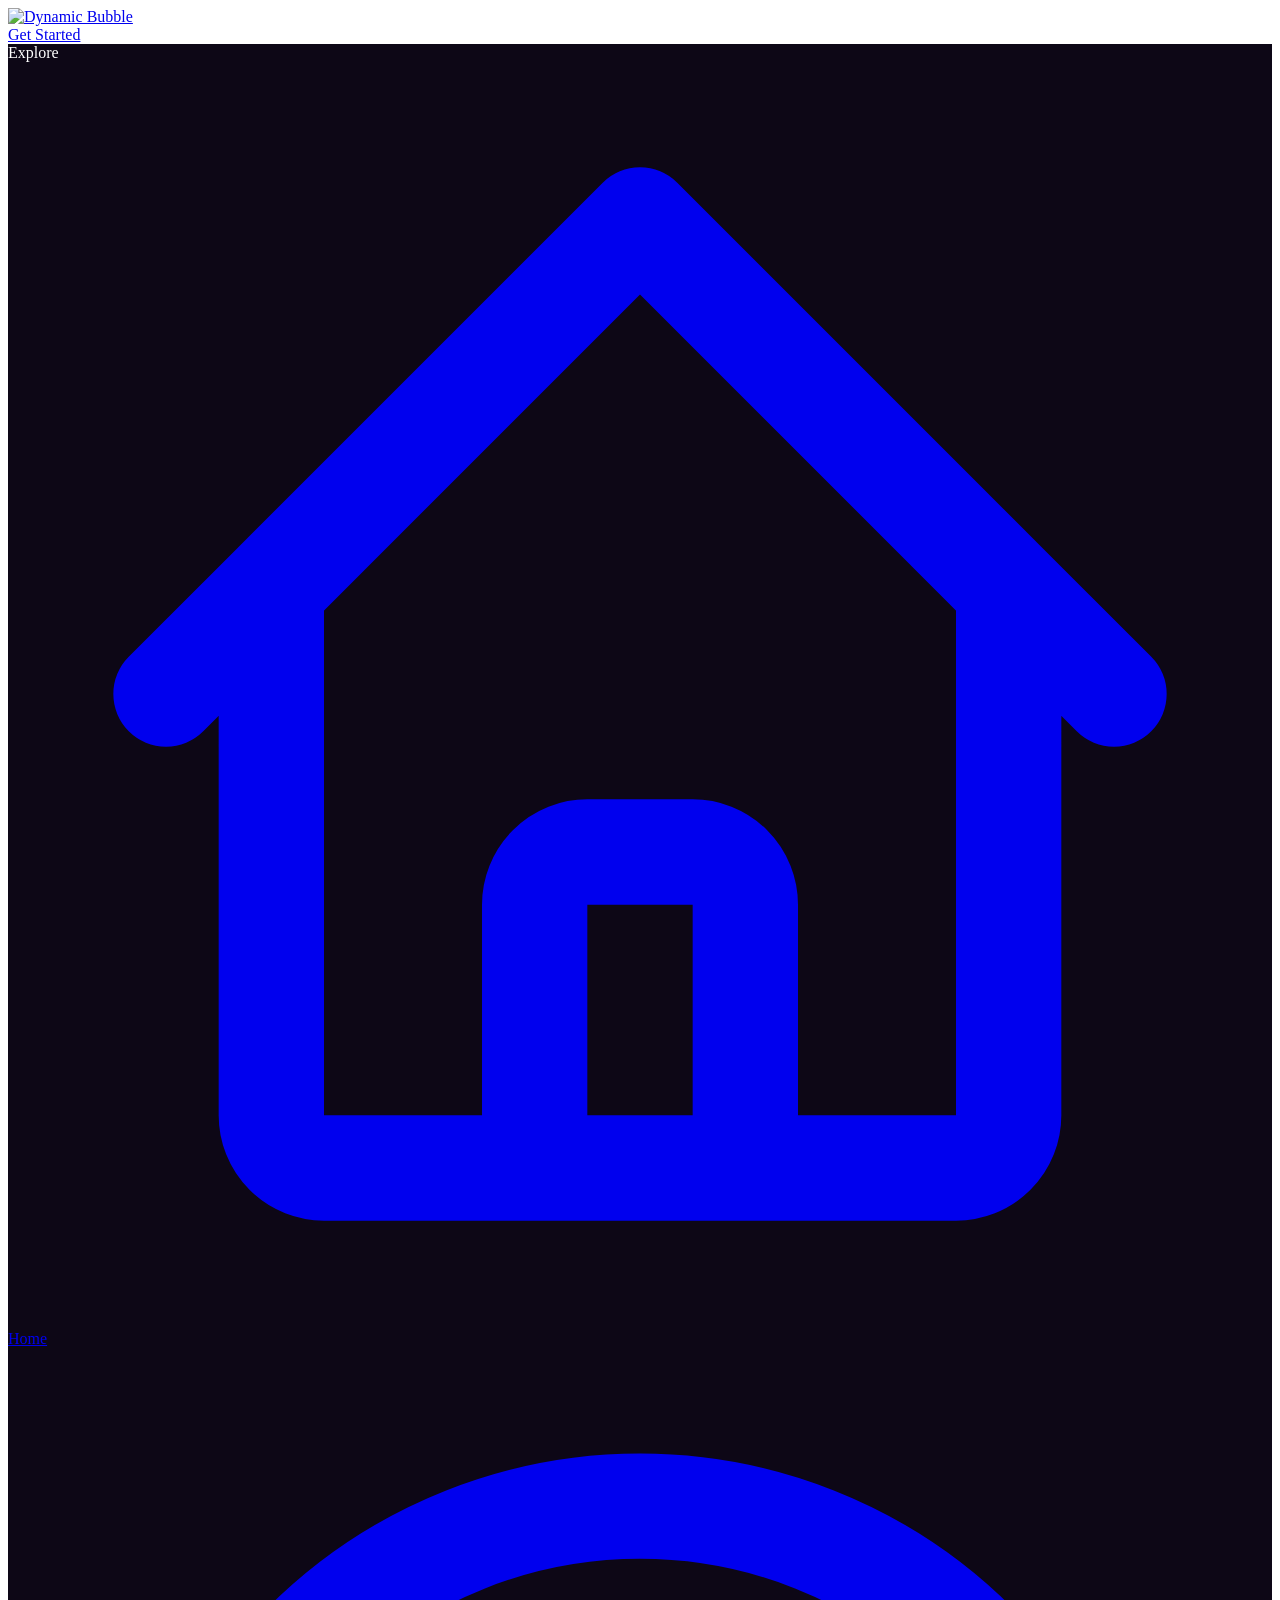
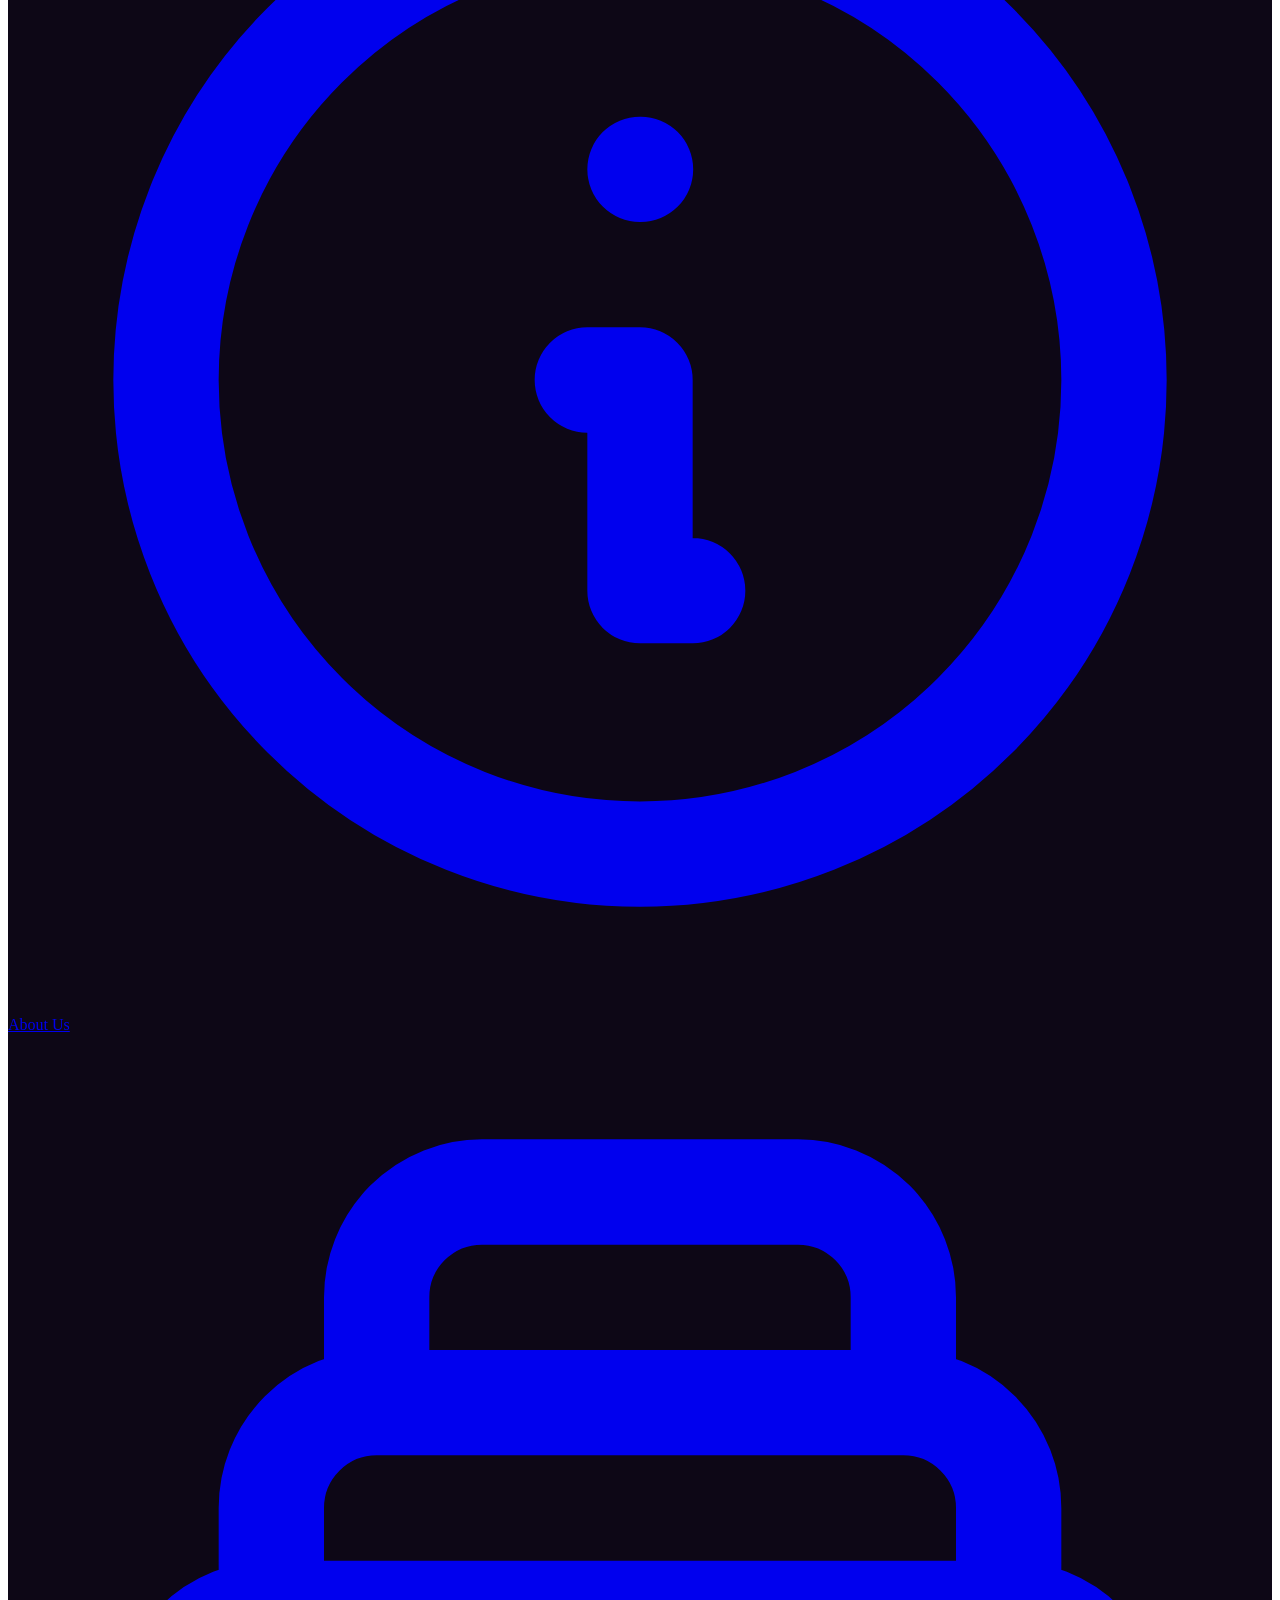
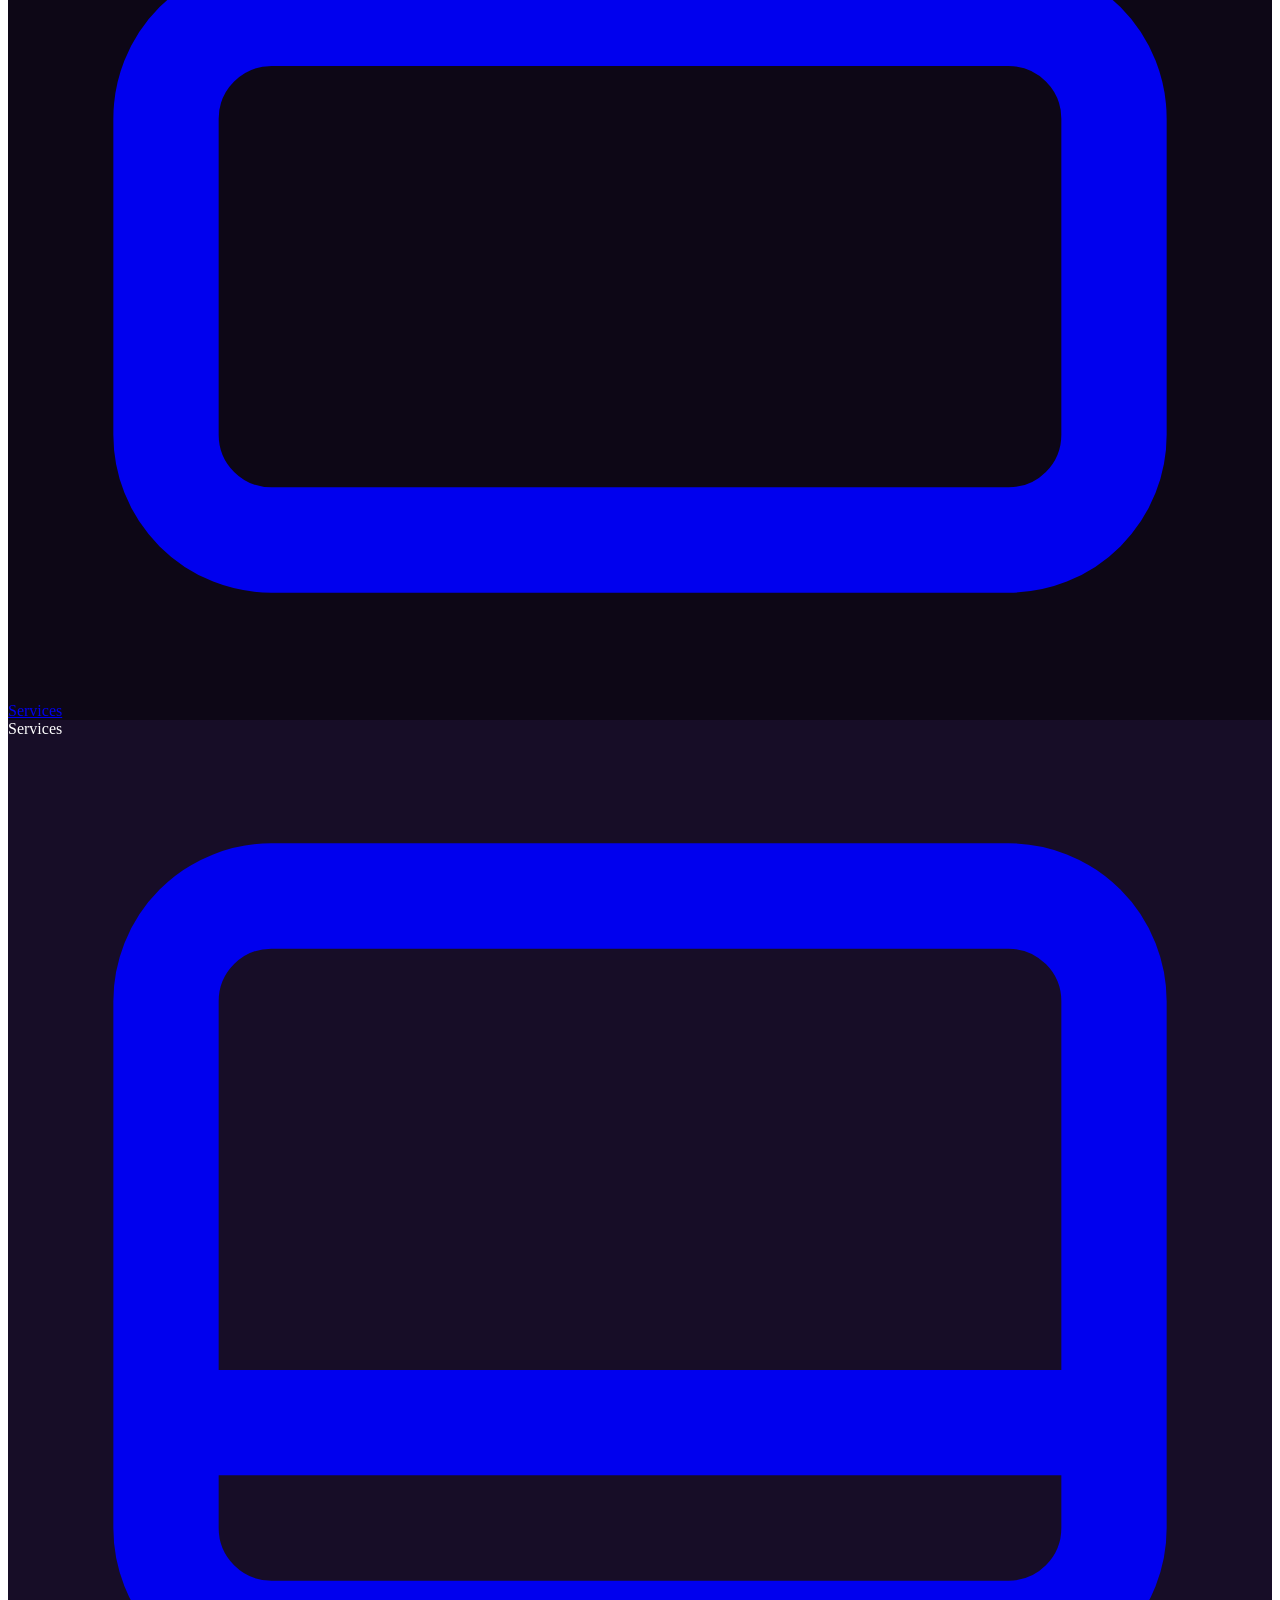
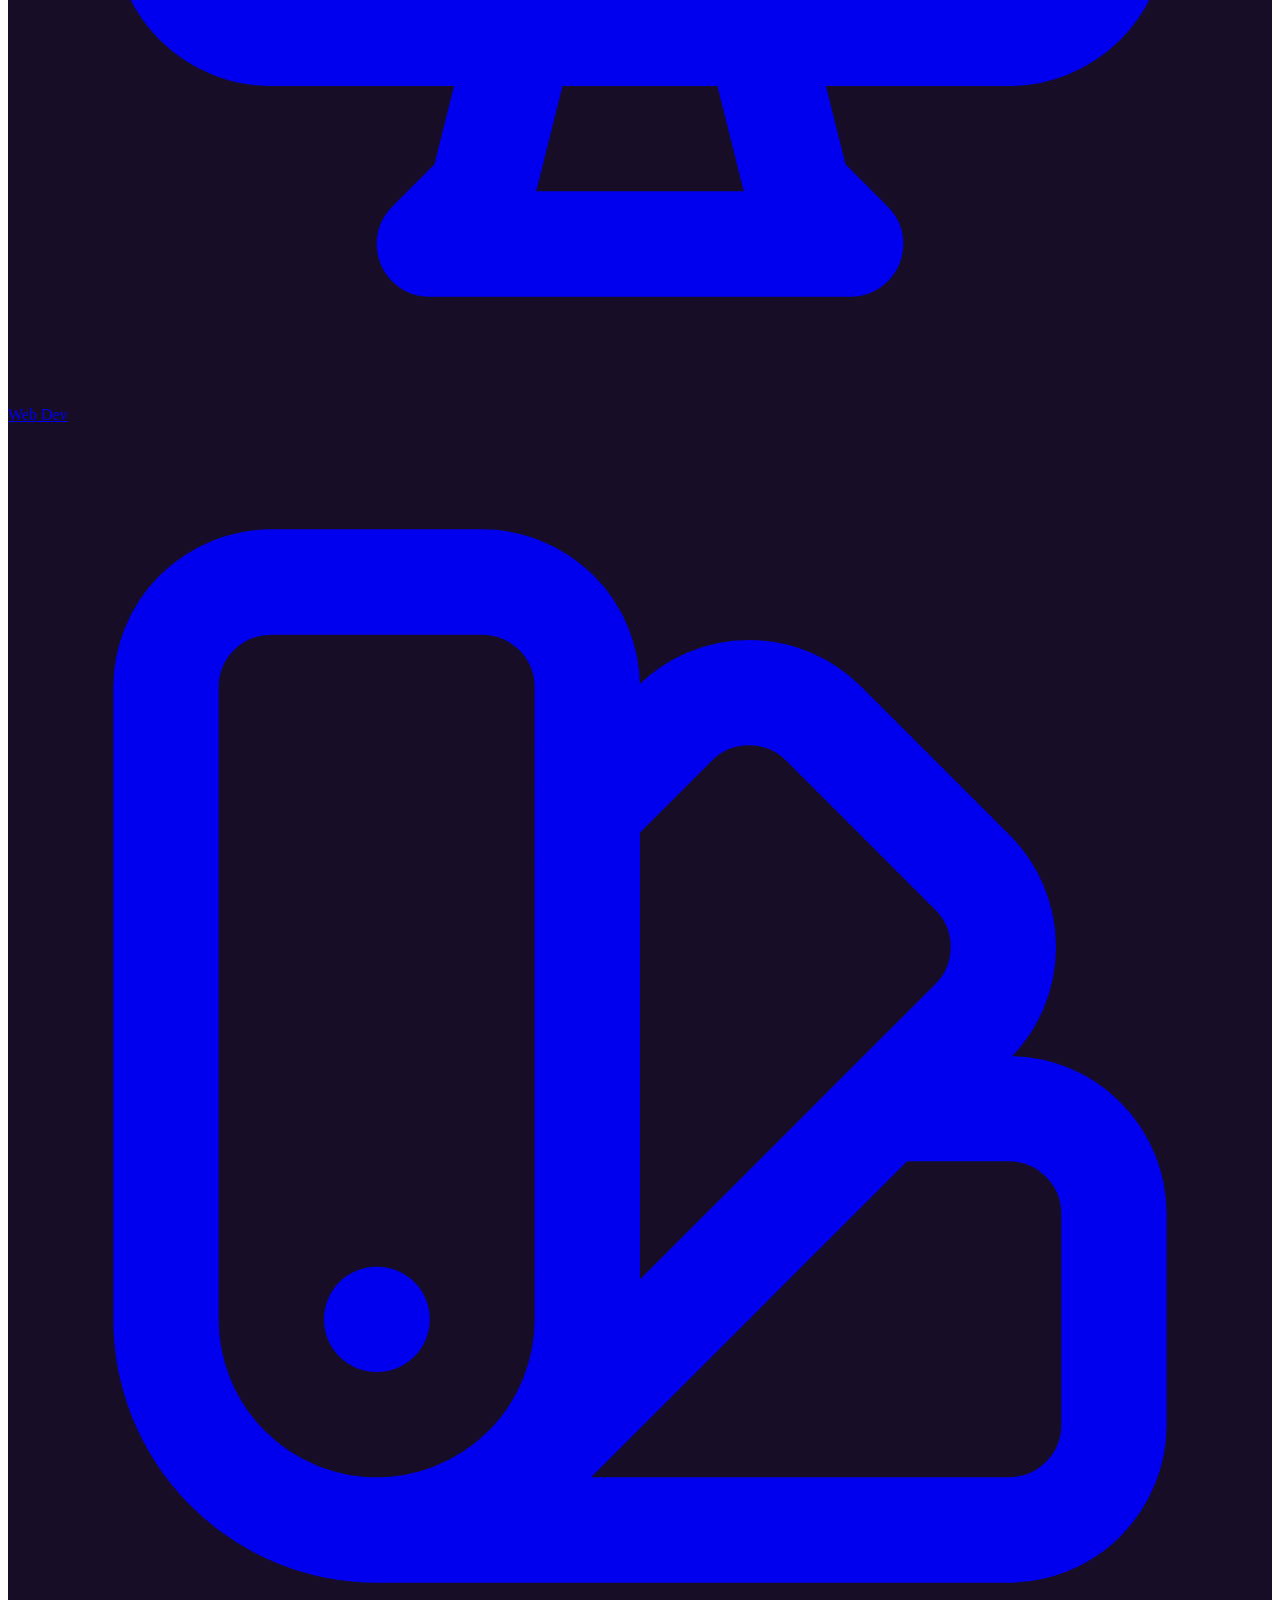
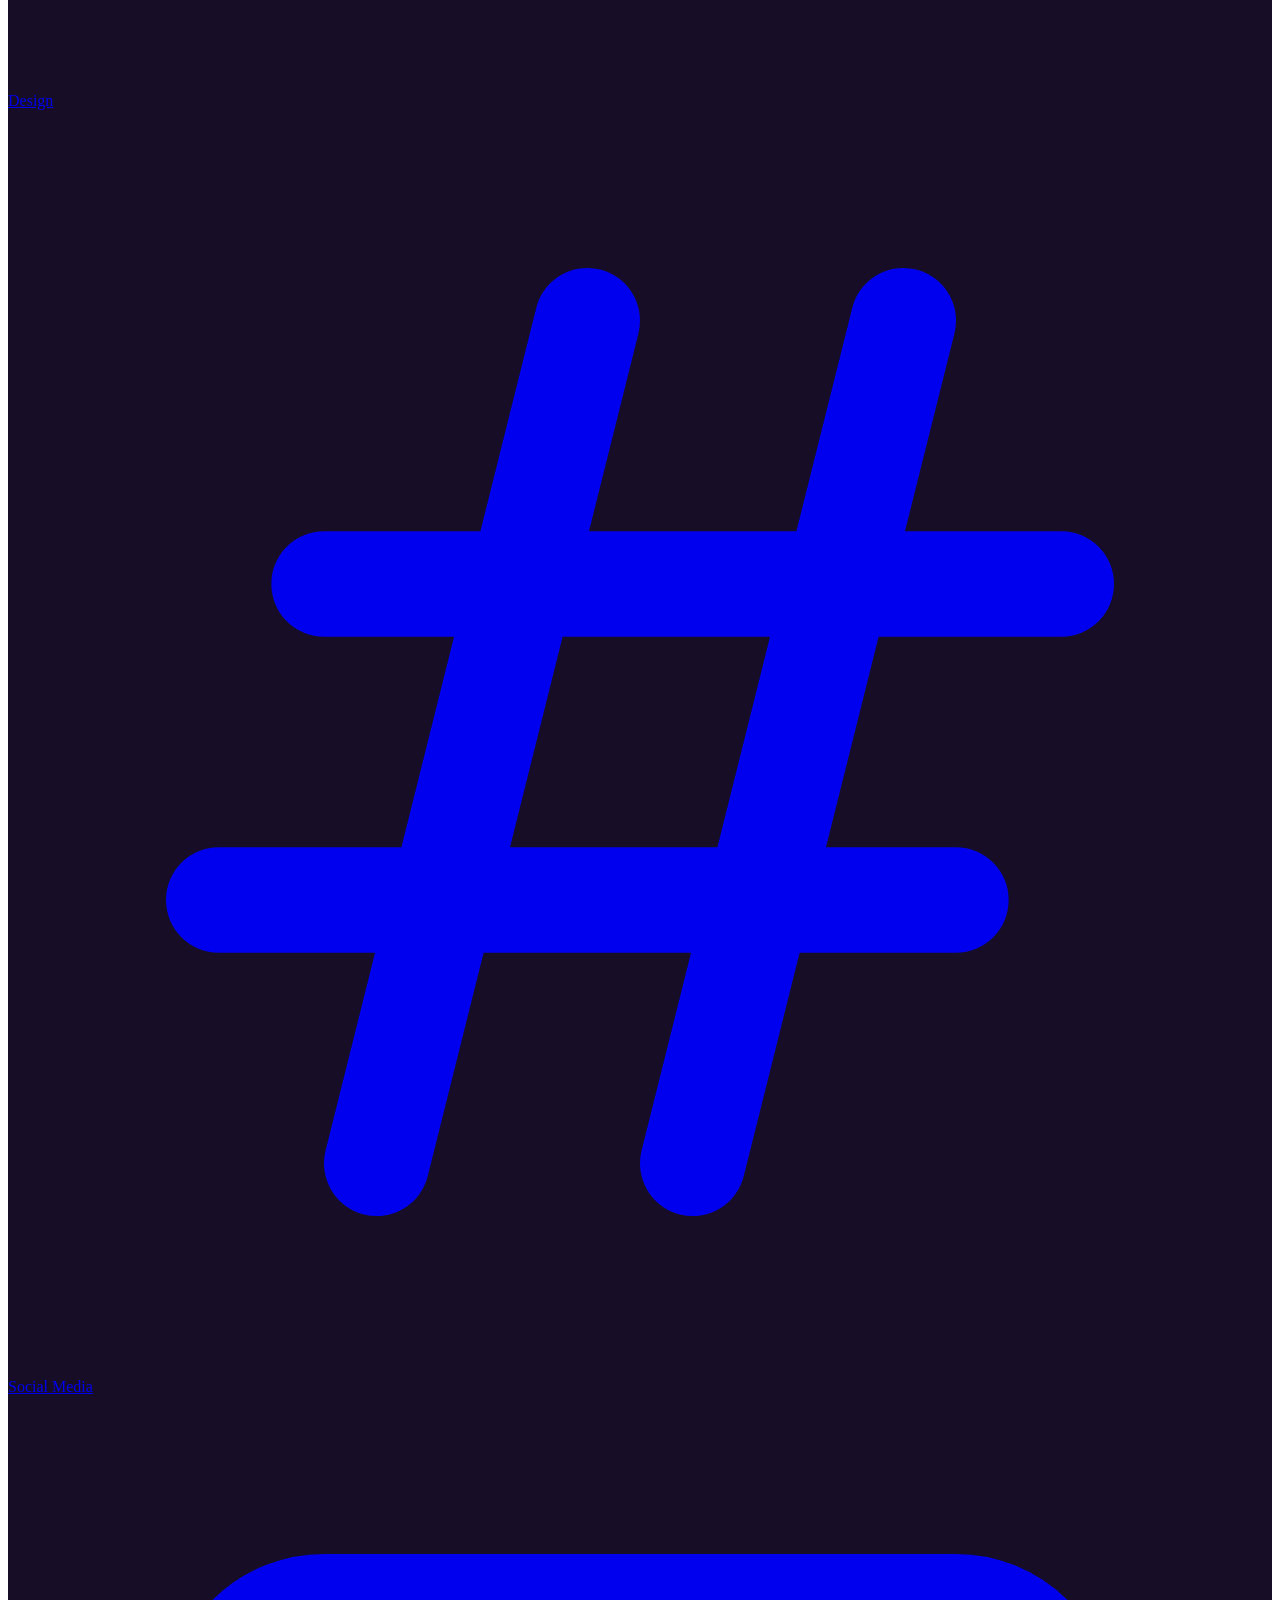
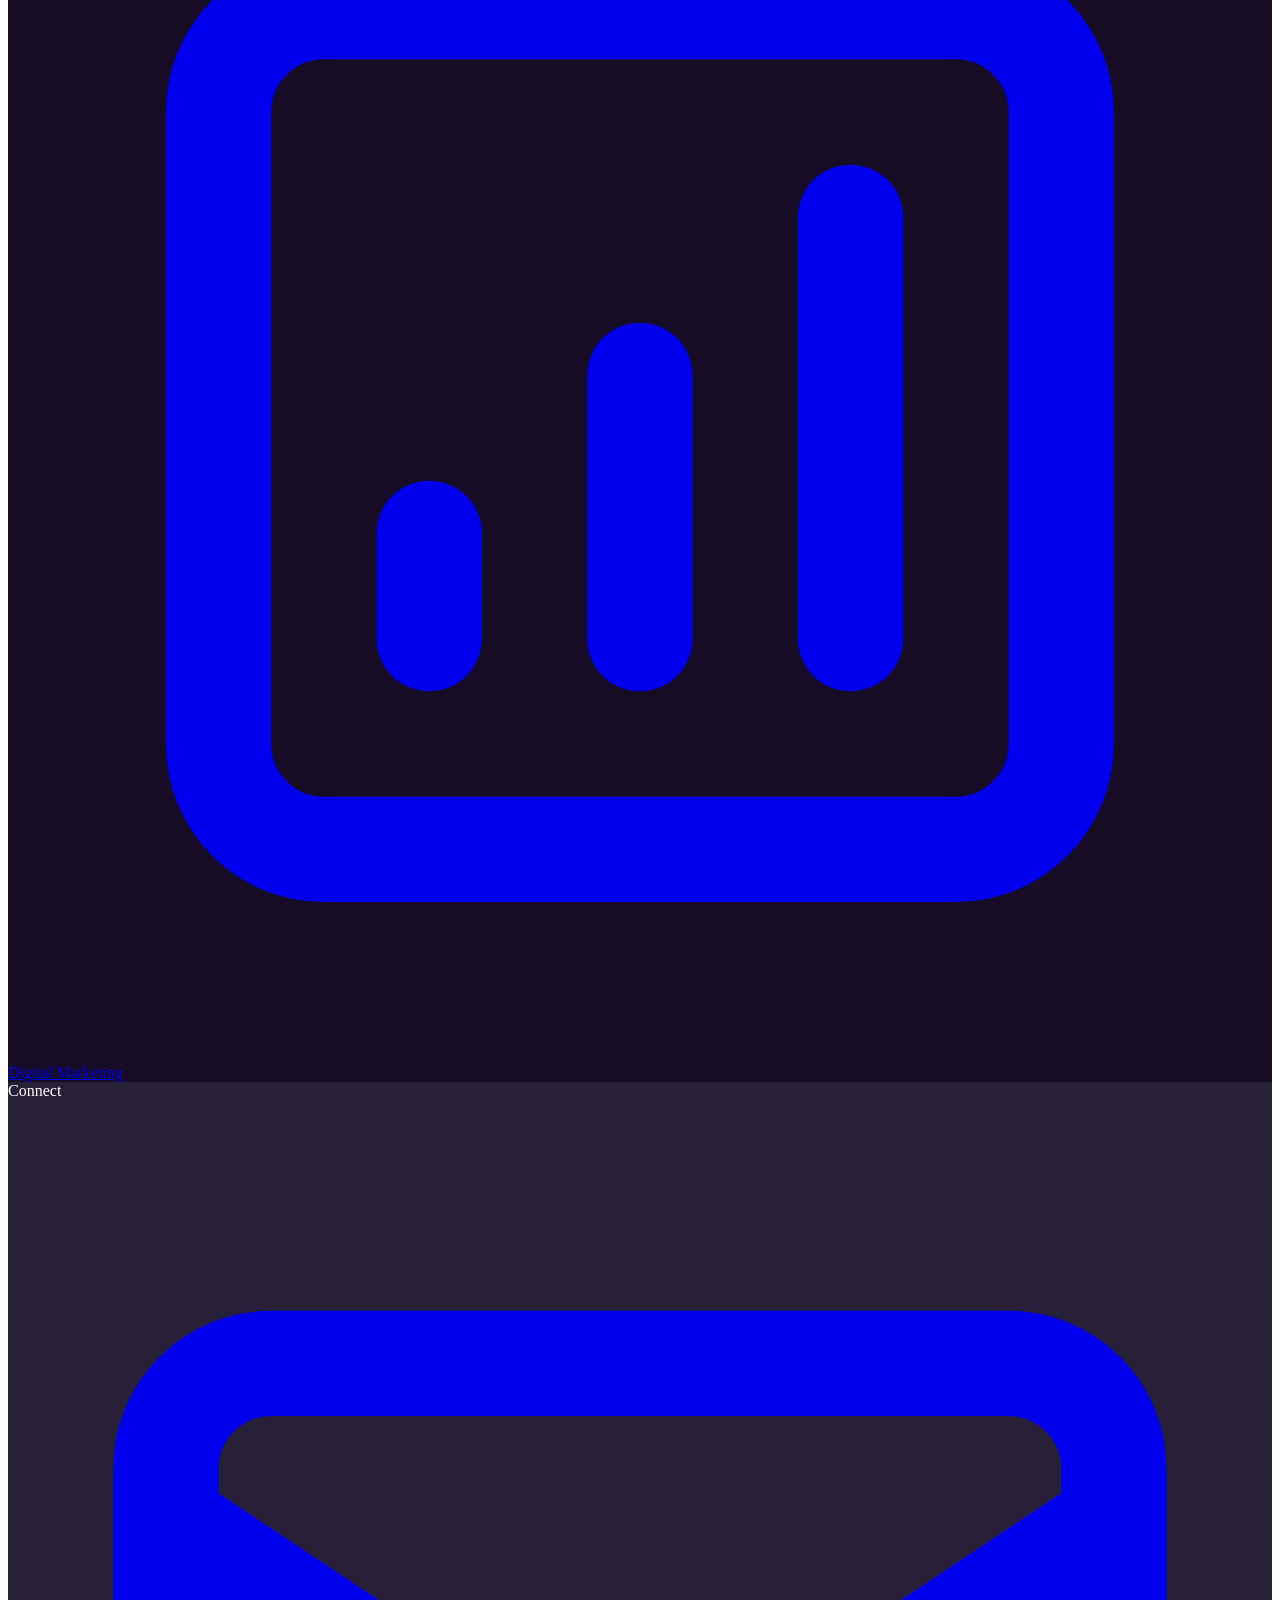
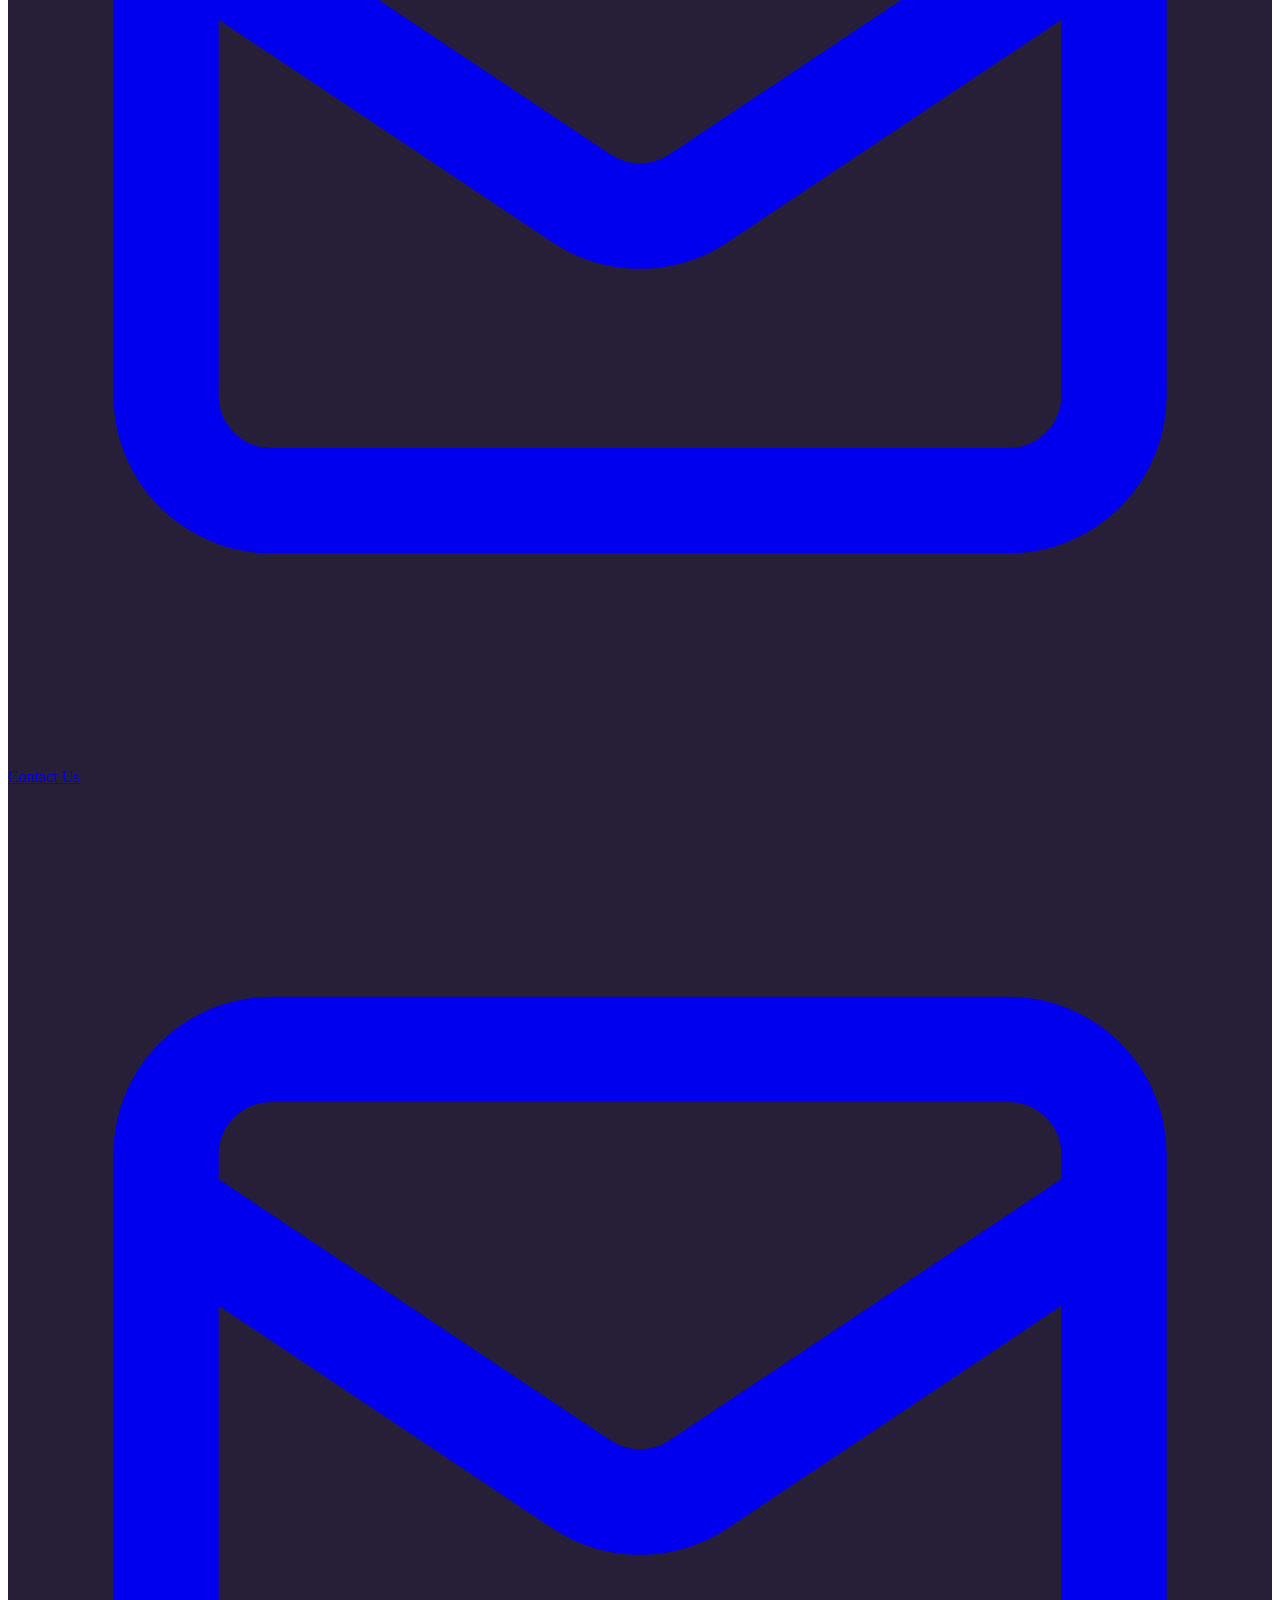
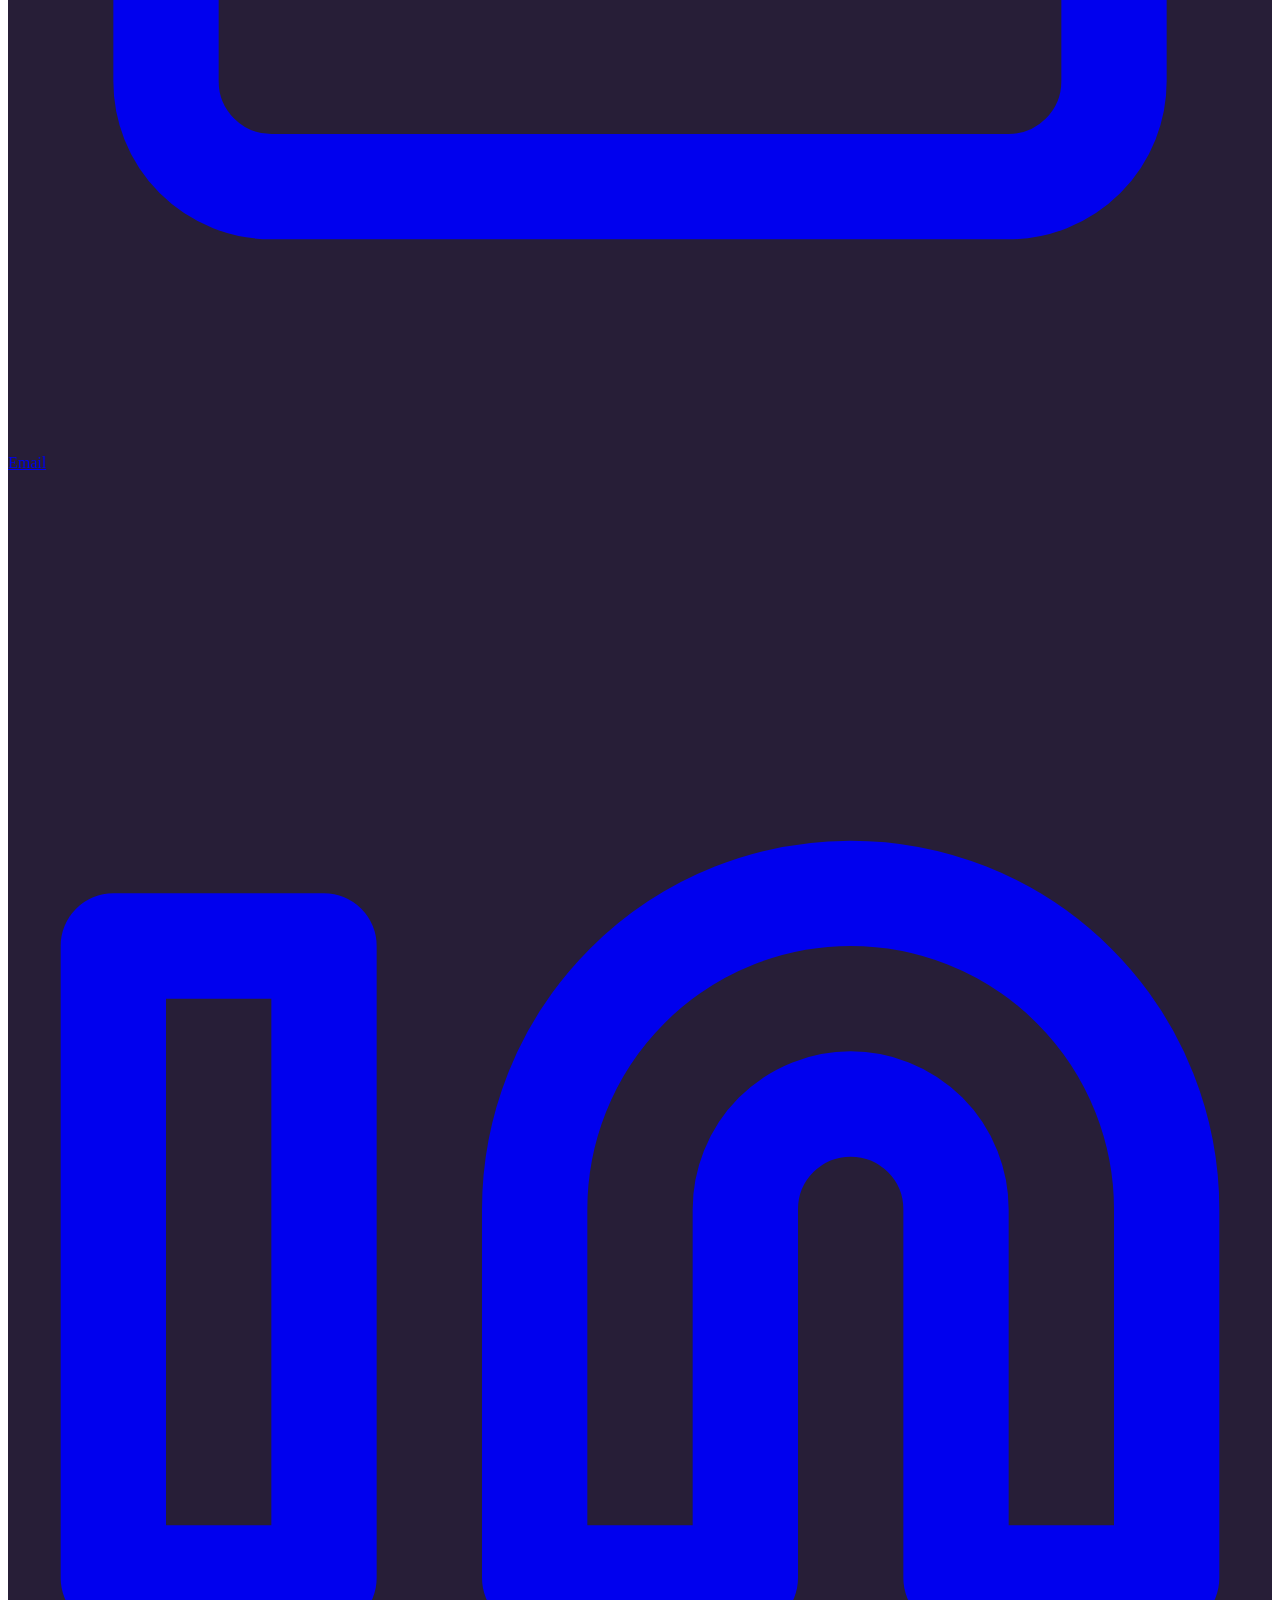
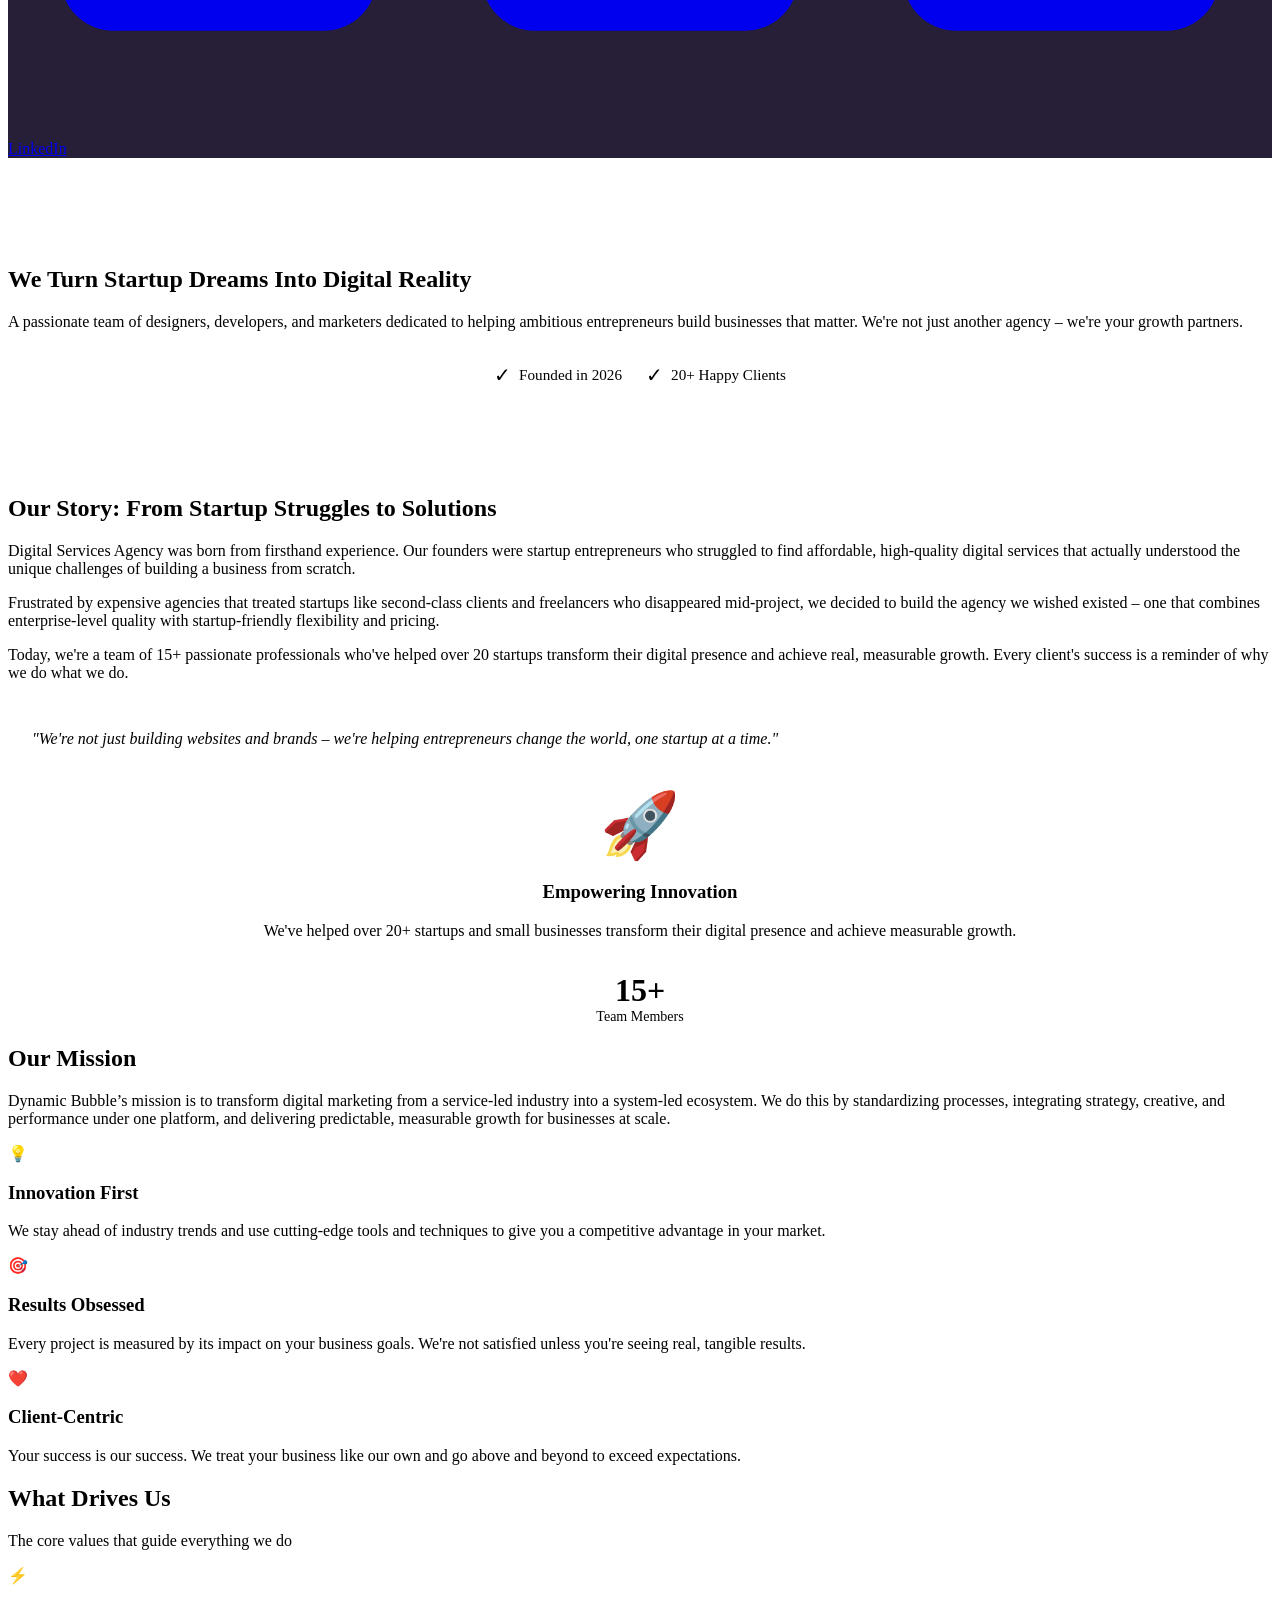
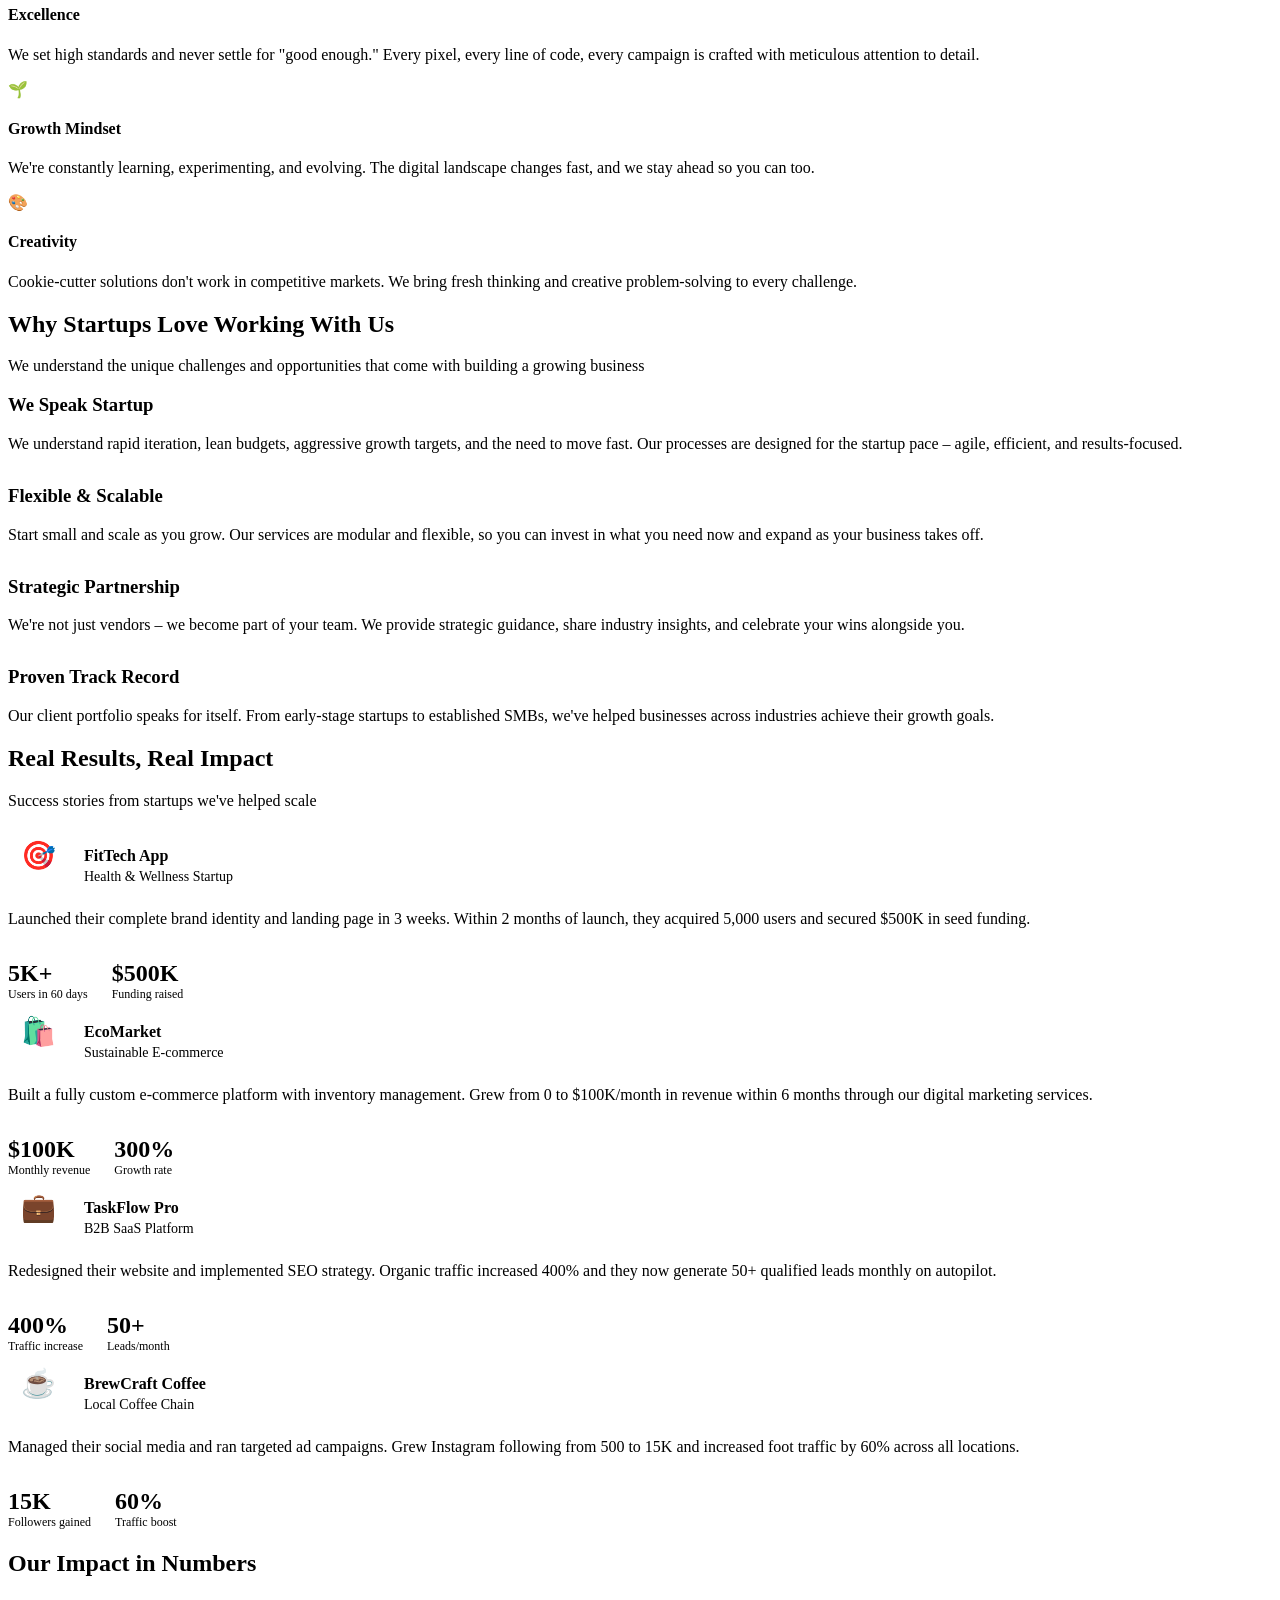
==== commit 36def298: "remove unnecessary sections from index, about and contact pages" ====
--- a/pages/about.html
+++ b/pages/about.html
@@ -265,14 +265,6 @@
             </div>
 
             <div class="benefits-list">
-                <div class="benefit-item scroll-reveal">
-                    <div class="benefit-icon">🤝</div>
-                    <div class="benefit-content">
-                        <h4>Integrity</h4>
-                        <p>We're transparent in our pricing, honest in our communication, and committed to doing what's
-                            right for your business – even when it's not the easiest path.</p>
-                    </div>
-                </div>
 
                 <div class="benefit-item scroll-reveal">
                     <div class="benefit-icon">⚡</div>
@@ -341,37 +333,6 @@
         </div>
     </section>
 
-    <!-- Stats Section -->
-    <section class="section">
-        <div class="container">
-            <div class="section-header scroll-reveal">
-                <h2>Meet The Team Behind Your Success</h2>
-                <p>Talented professionals who are obsessed with helping startups win</p>
-            </div>
-
-            <div class="grid grid-3">
-                <div class="card scroll-reveal" style="text-align: center;">
-                    <div
-                        style="width: 120px; height: 120px; border-radius: 50%; background: linear-gradient(135deg, var(--color-primary-light), var(--color-primary)); margin: 0 auto 1rem; display: flex; align-items: center; justify-content: center; font-size: 3rem;">
-                        👩‍🎨</div>
-                    <h3 style="margin-bottom: 0.5rem;">Azra Makrani</h3>
-                    <div style="color: var(--color-primary); font-weight: 600; margin-bottom: 1rem;">Founder</div>
-                    <p style="font-size: 0.9rem;">Oversees client strategy and delivery across web, marketing, design, and social media services. Dedicated to driving measurable growth for modern businesses.<p>
-                </div>
-
-                <div class="card scroll-reveal" style="text-align: center;">
-                    <div
-                        style="width: 120px; height: 120px; border-radius: 50%; background: linear-gradient(135deg, var(--color-primary-light), var(--color-primary)); margin: 0 auto 1rem; display: flex; align-items: center; justify-content: center; font-size: 3rem;">
-                        👨‍💻</div>
-                    <h3 style="margin-bottom: 0.5rem;">Irfan Shaikh</h3>
-                    <div style="color: var(--color-primary); font-weight: 600; margin-bottom: 1rem;">Lead Developer
-                    </div>
-                    <p style="font-size: 0.9rem;">Owns system design, development, and deployment. Builds reliable, scalable, and production-ready applications.</p>
-                </div>
-            </div>
-        </div>
-    </section>
-
     <!-- Success Stories Section -->
     <section class="section section-alt">
         <div class="container">
@@ -507,13 +468,6 @@
                         style="font-size: 3rem; background: linear-gradient(135deg, var(--color-primary), var(--color-primary-dark)); -webkit-background-clip: text; -webkit-text-fill-color: transparent; background-clip: text;">
                         98%</h2>
                     <p style="font-weight: 600; color: var(--color-text-dark);">Client Satisfaction</p>
-                </div>
-
-                <div class="scroll-reveal" style="text-align: center;">
-                    <h2
-                        style="font-size: 3rem; background: linear-gradient(135deg, var(--color-primary), var(--color-primary-dark)); -webkit-background-clip: text; -webkit-text-fill-color: transparent; background-clip: text;">
-                        5+</h2>
-                    <p style="font-weight: 600; color: var(--color-text-dark);">Years Experience</p>
                 </div>
 
                 <div class="scroll-reveal" style="text-align: center;">
@@ -573,7 +527,6 @@
                     <h4>Get In Touch</h4>
                     <ul class="footer-links">
                         <li>Email: dynamicbubbleinfo@gmail.com</li>
-                        <li>Phone: 85915 08879</li>
                         <li>Address: Malad, Mumbai</li>
                     </ul>
                 </div>
@@ -590,4 +543,4 @@
     <script src="../js/text-type.js"></script>
 </body>
 
-</html>+</html>
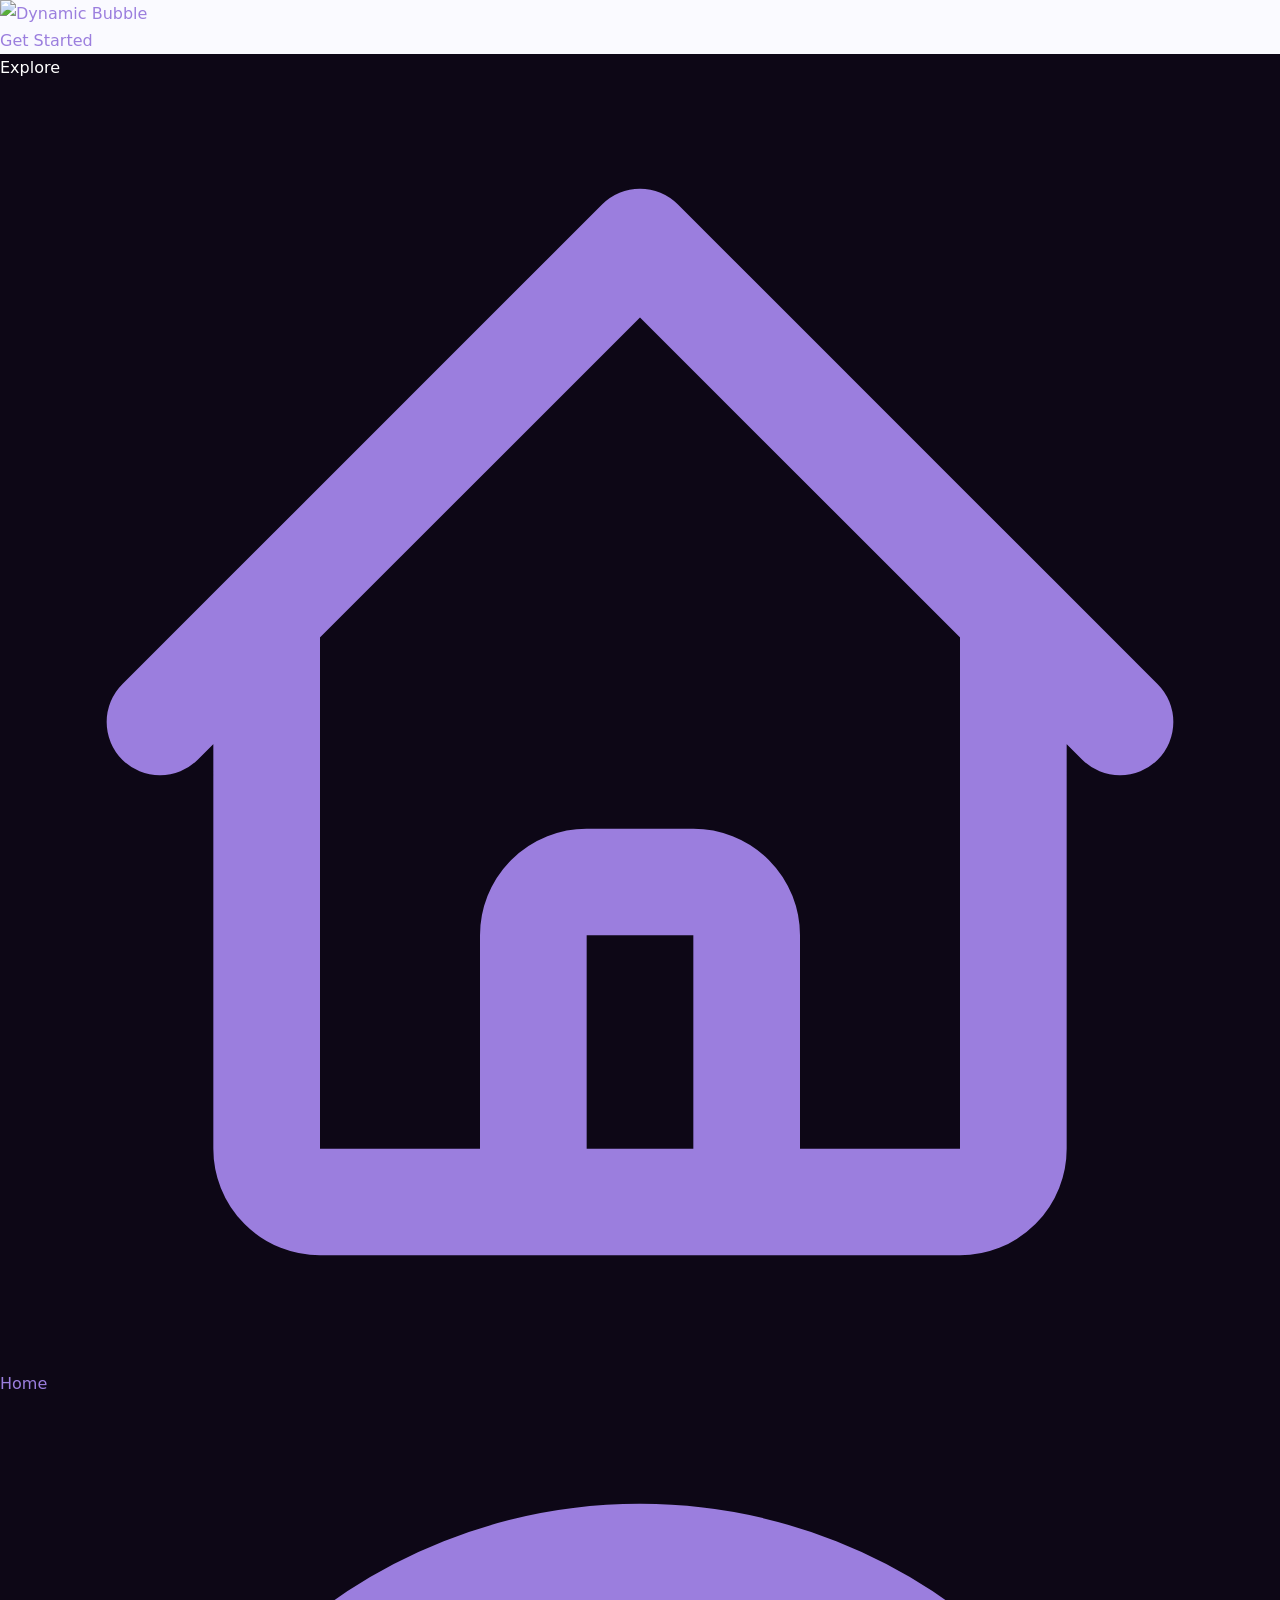
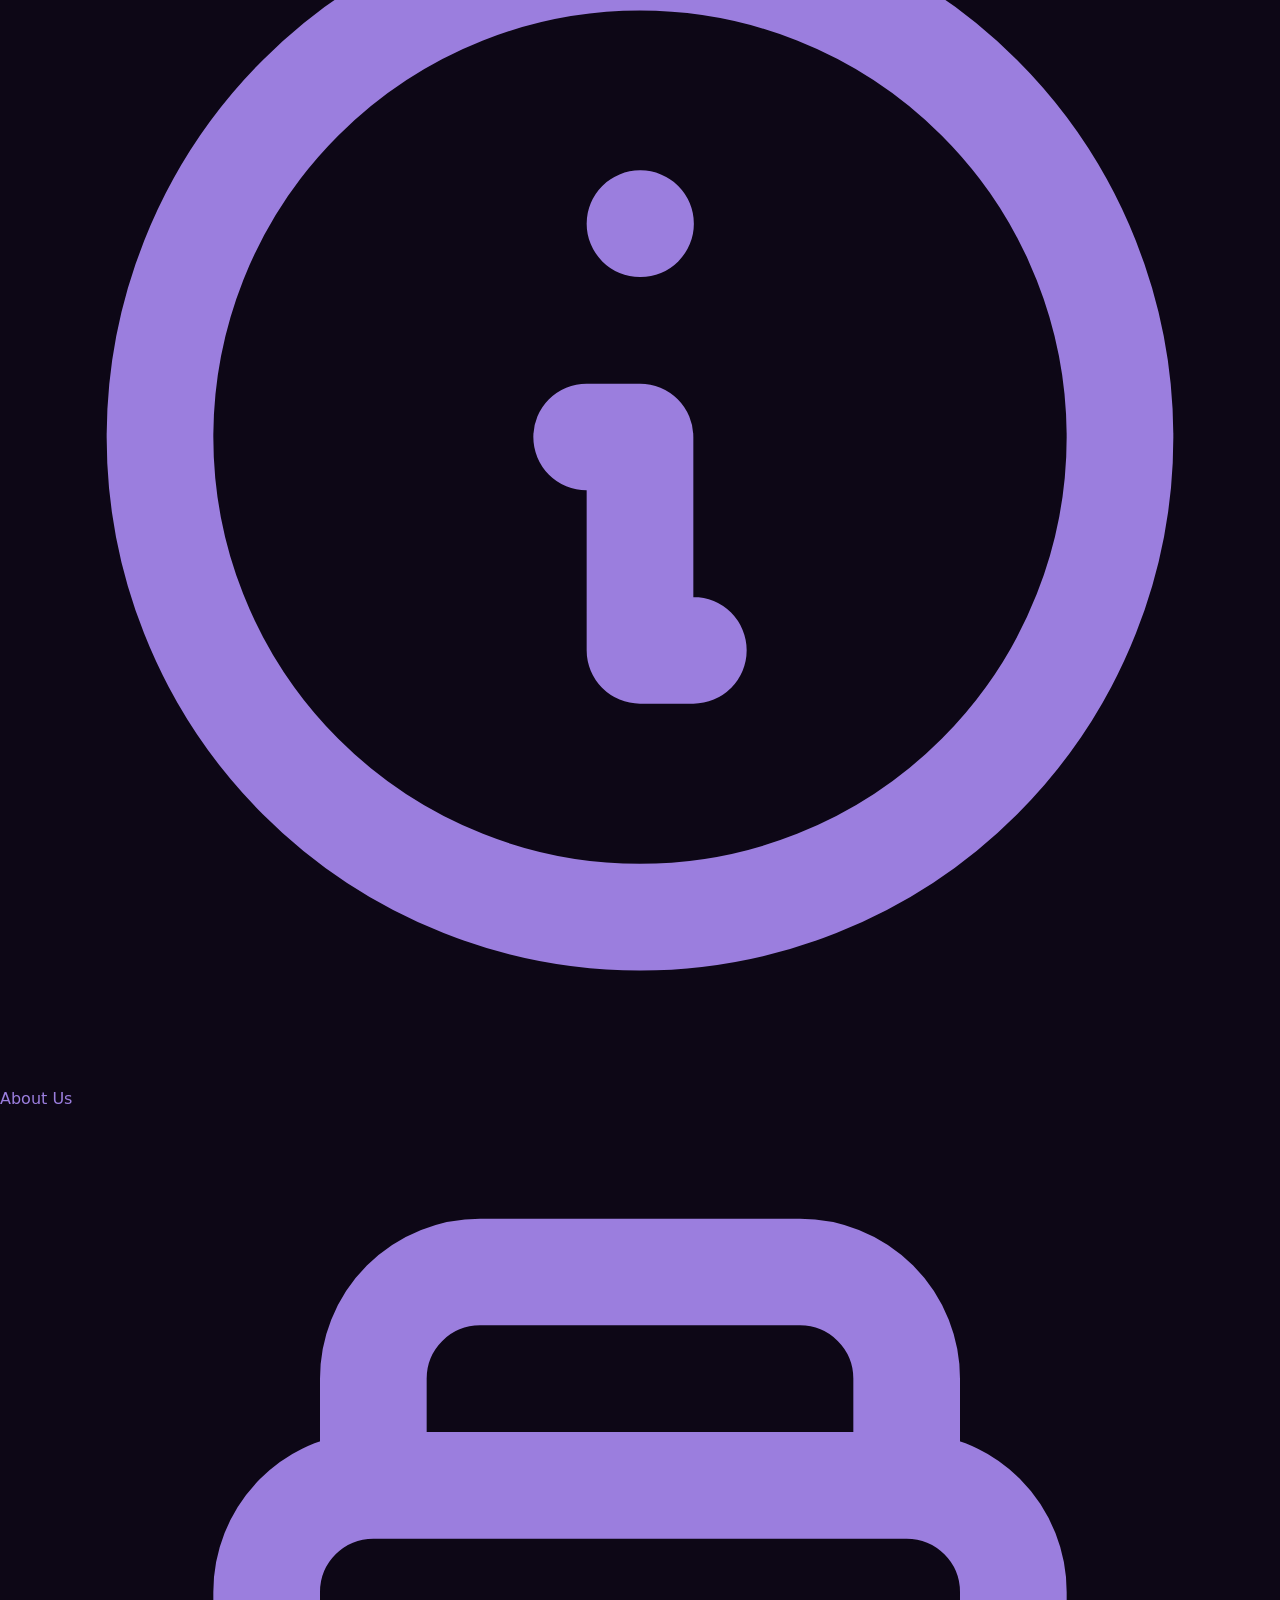
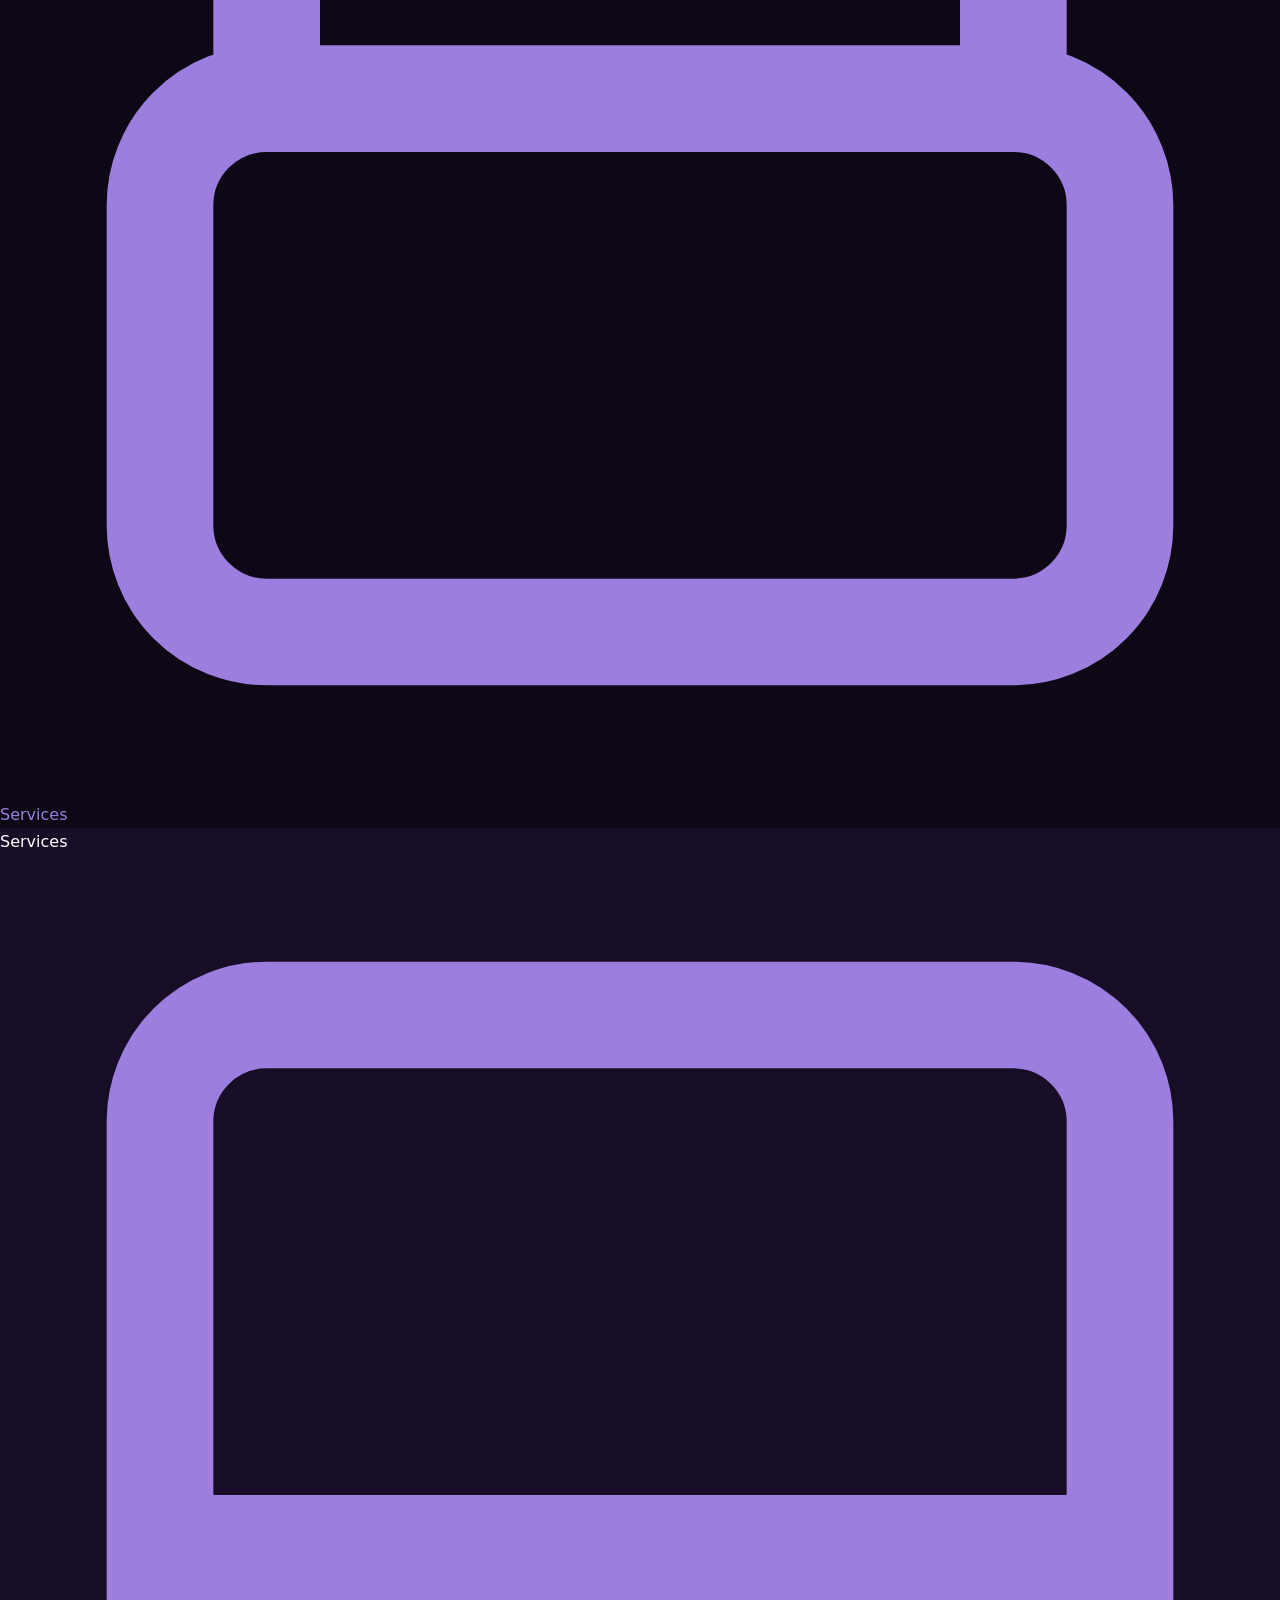
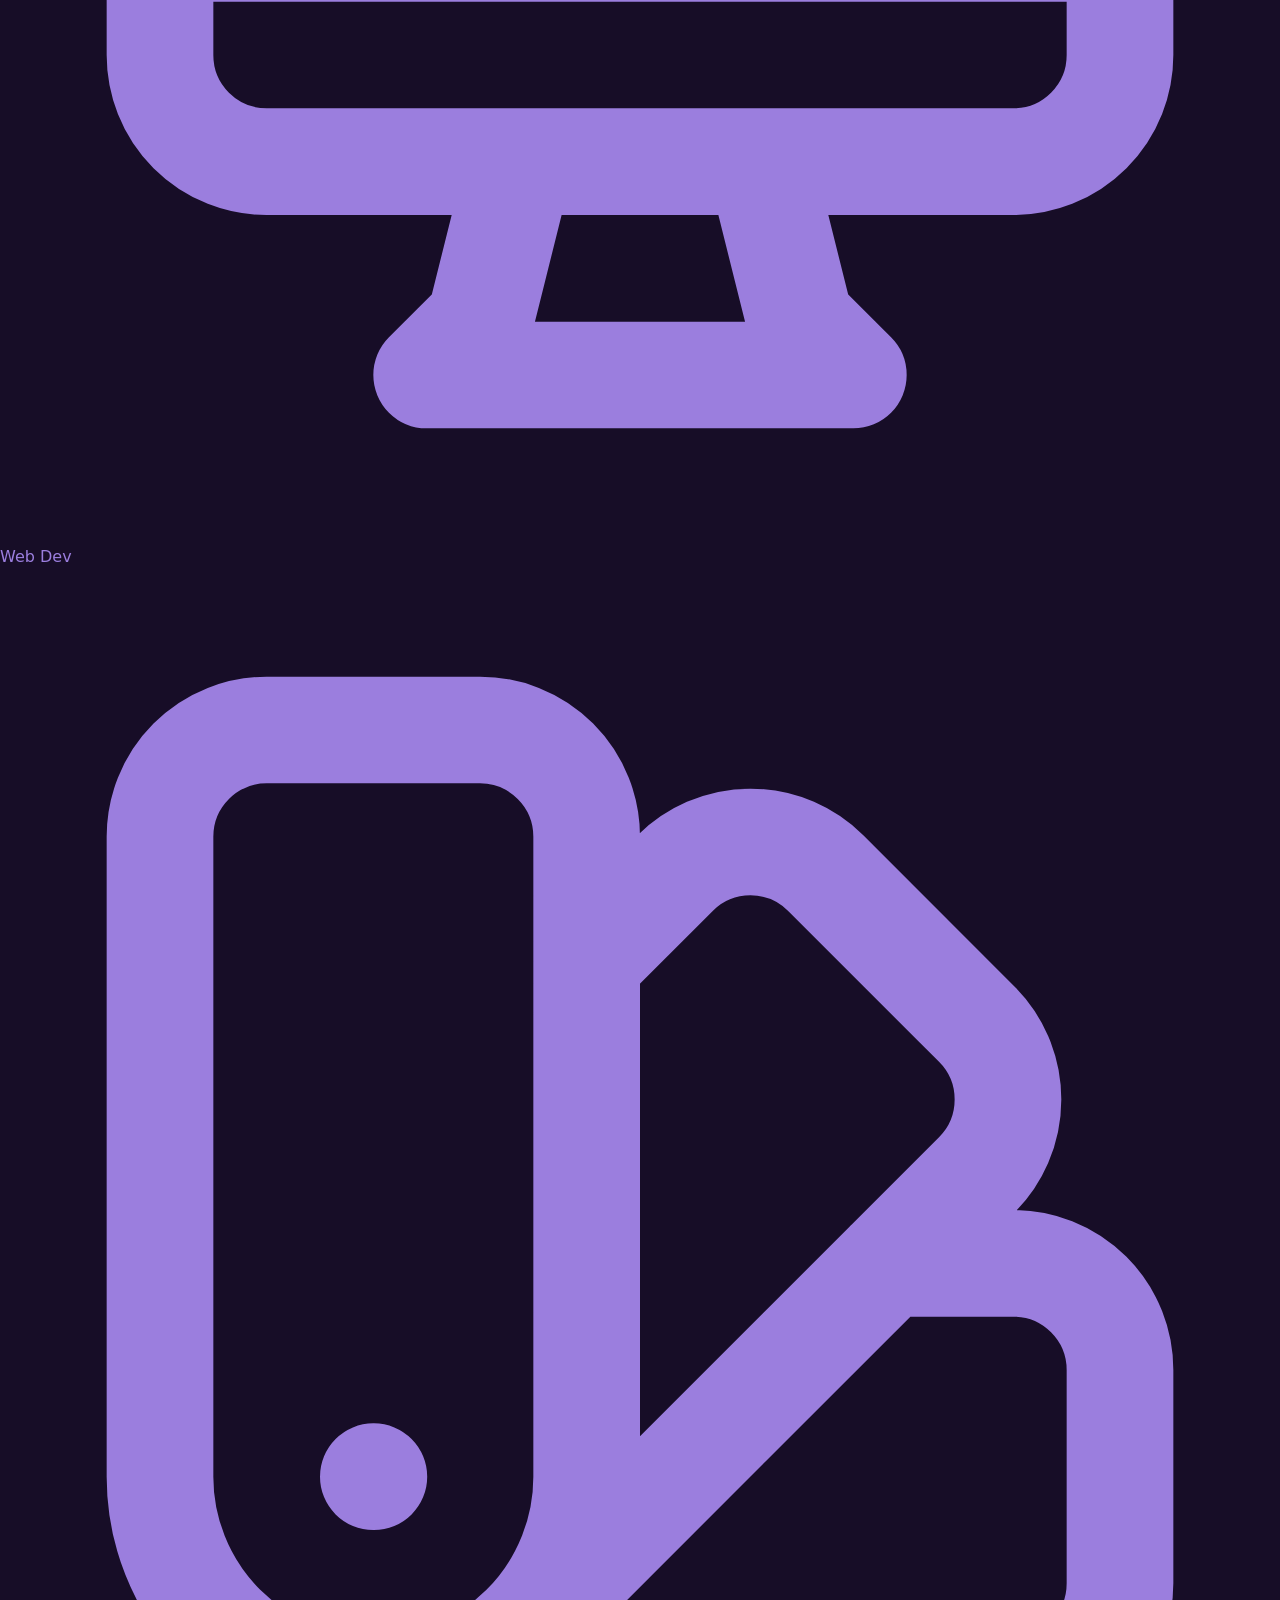
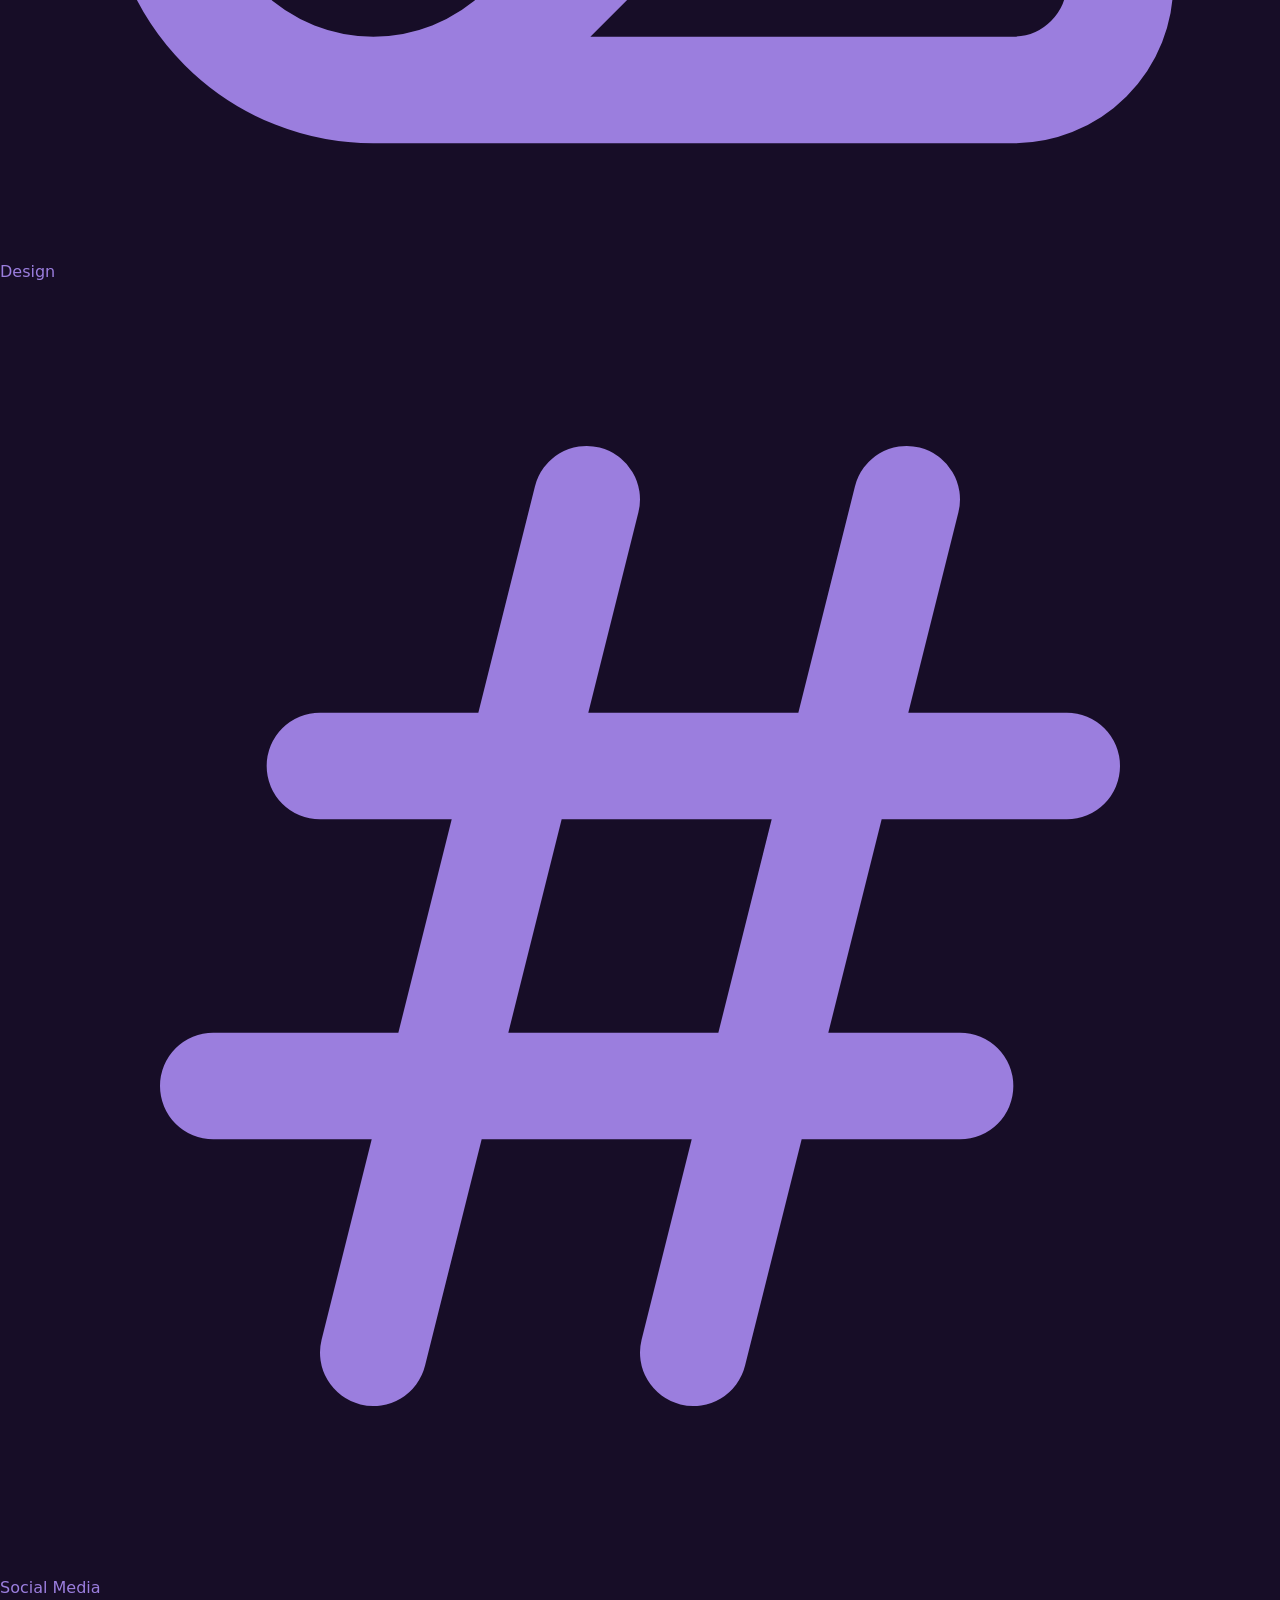
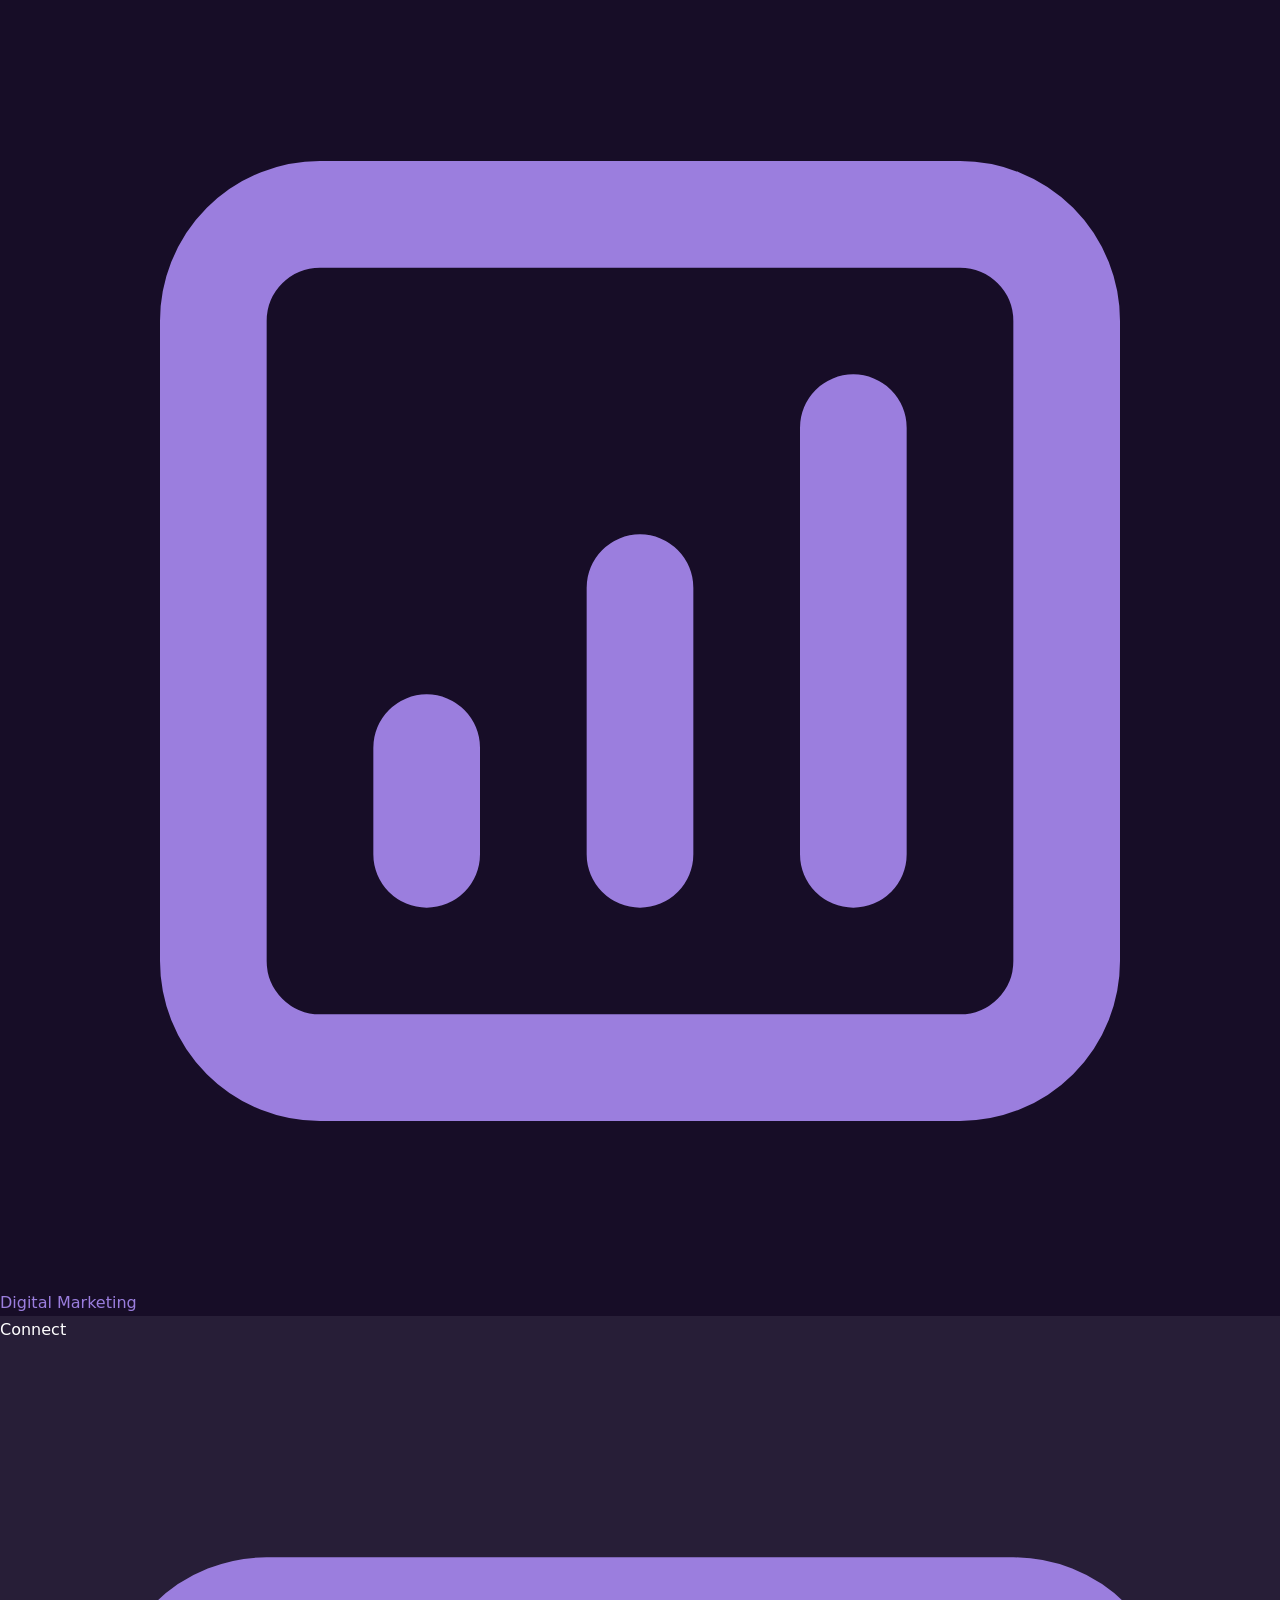
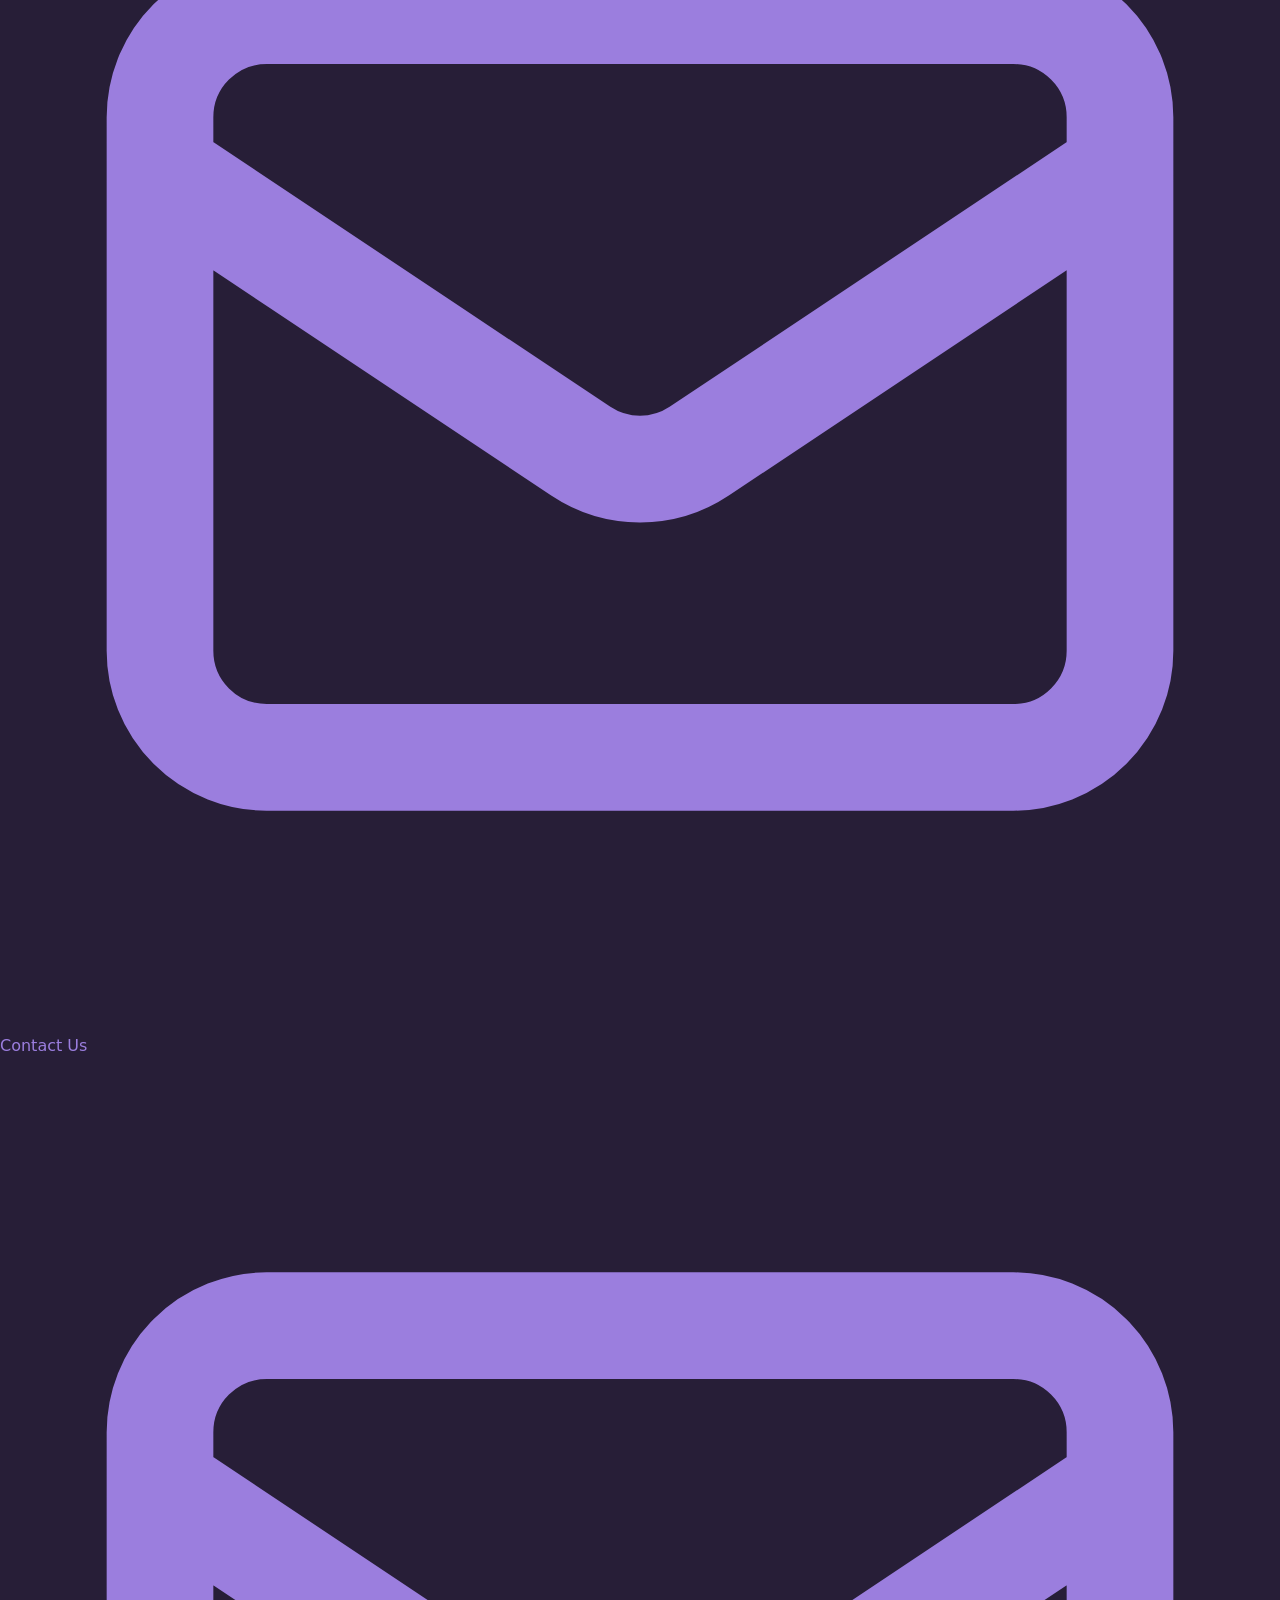
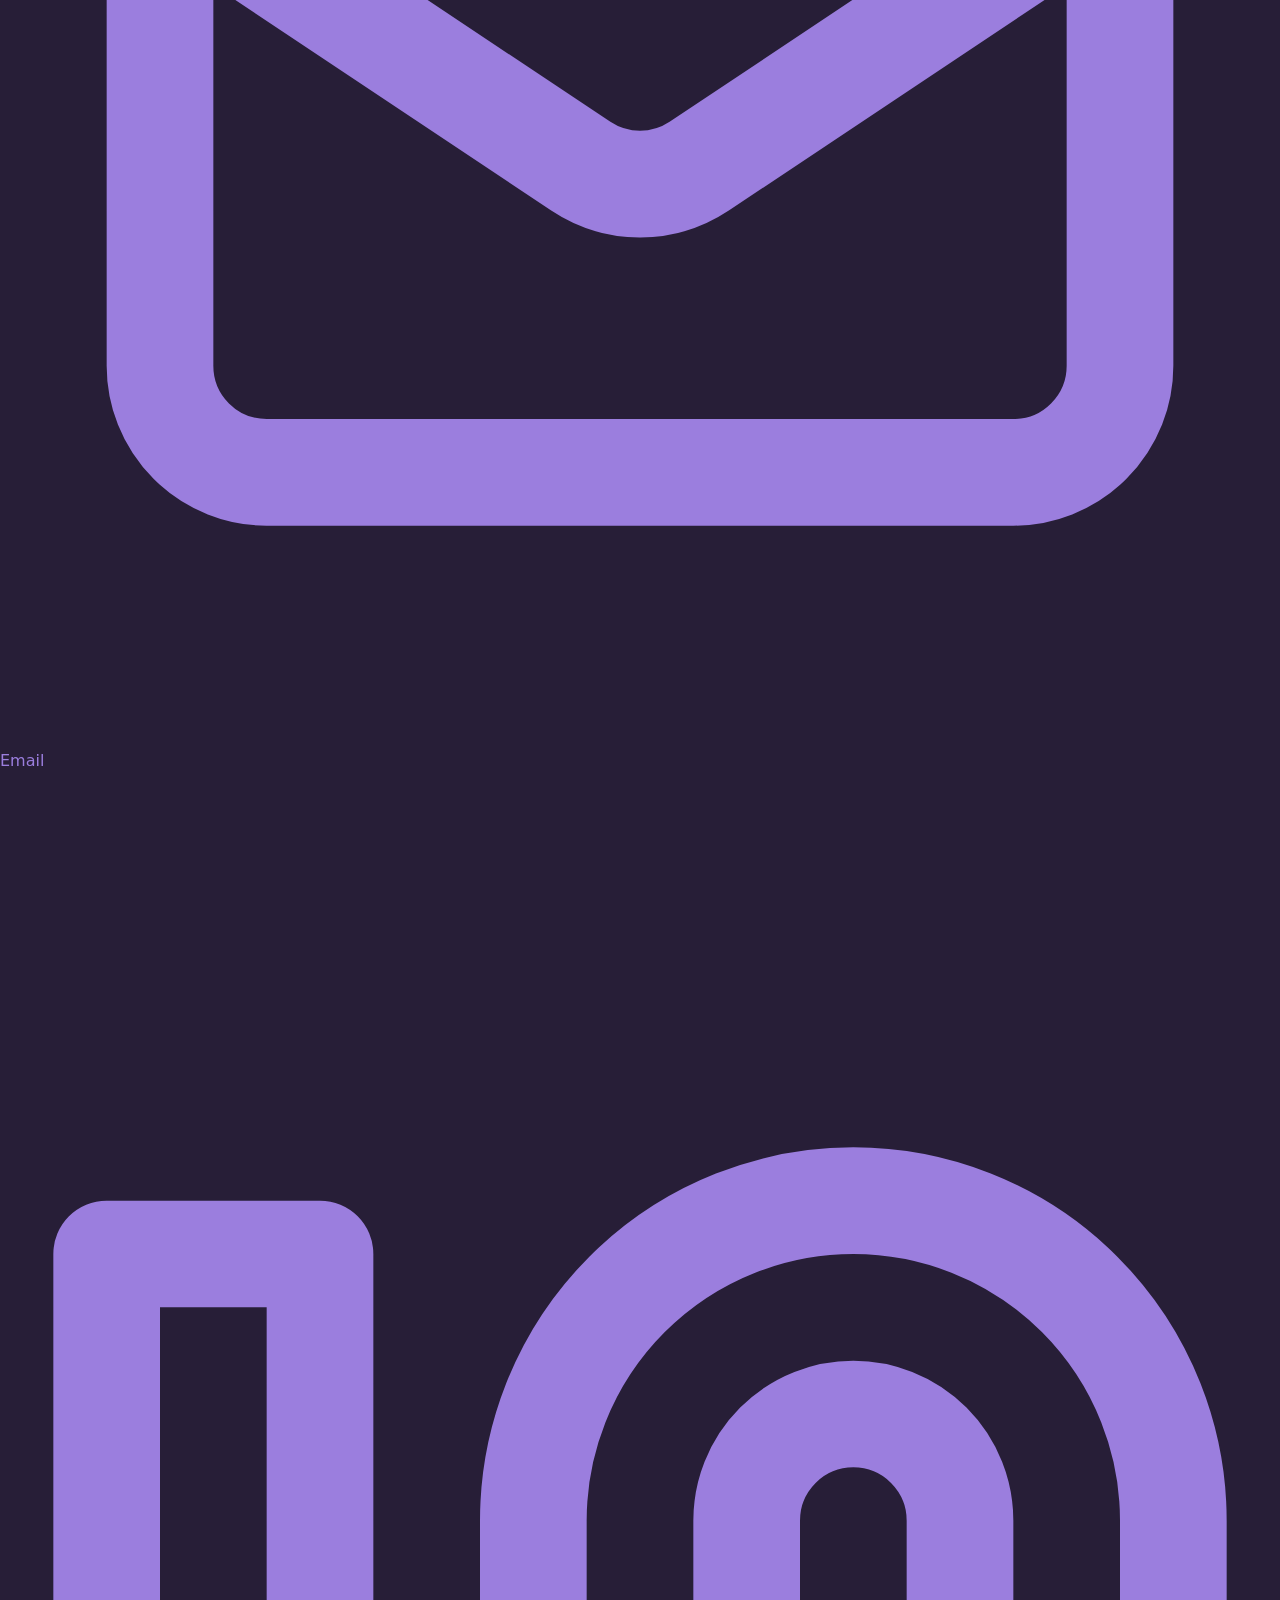
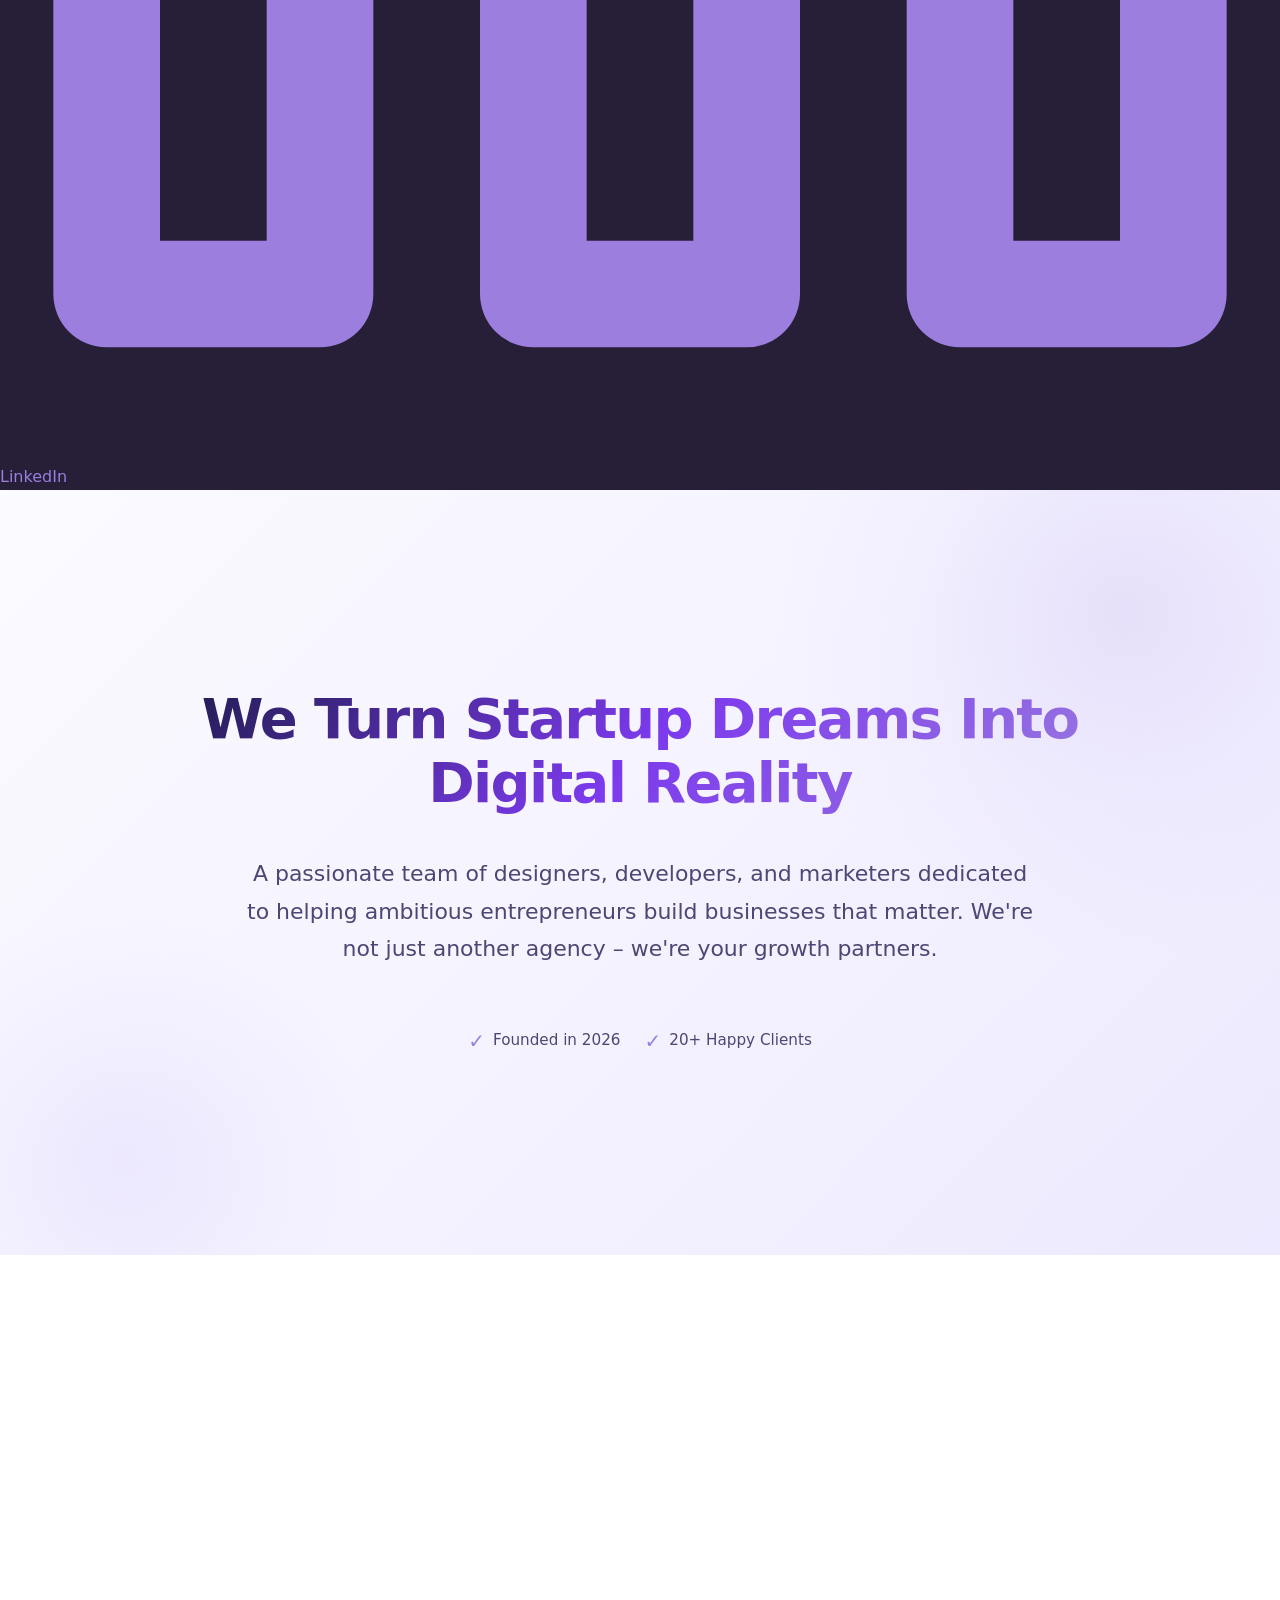
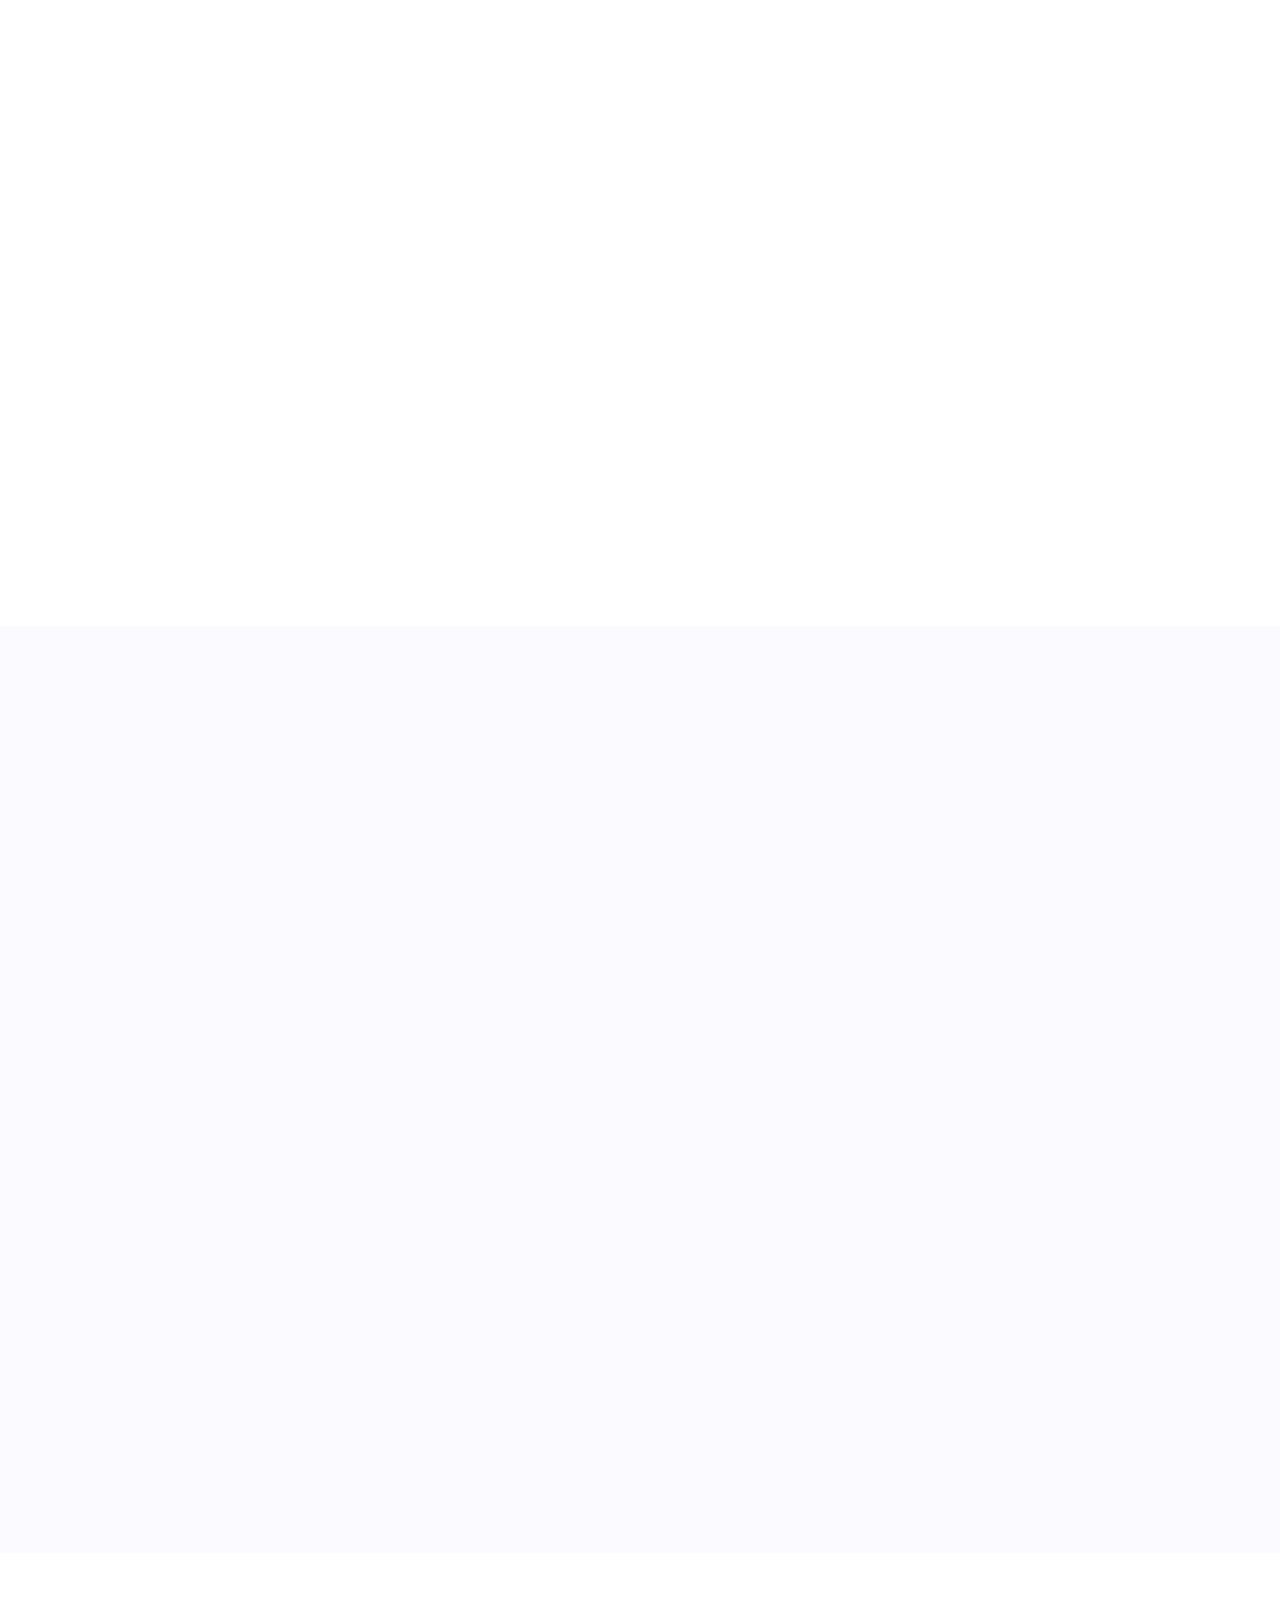
==== commit 34f5ae90: "Add social media links to footer in about, contact, and services pages Co-authored-by: Copilot <copi" ====
--- a/pages/about.html
+++ b/pages/about.html
@@ -525,9 +525,25 @@
 
                 <div class="footer-section">
                     <h4>Get In Touch</h4>
+                    <div class="footer-social">
+                        <a href="https://www.linkedin.com/company/dynamic-bubble/" class="social-link" aria-label="LinkedIn" target="_blank" rel="noopener noreferrer">
+                            <svg xmlns="http://www.w3.org/2000/svg" fill="currentColor" viewBox="0 0 24 24">
+                                <path d="M20.447 20.452h-3.554v-5.569c0-1.328-.027-3.037-1.852-3.037-1.853 0-2.136 1.445-2.136 2.939v5.667H9.351V9h3.414v1.561h.046c.477-.9 1.637-1.85 3.37-1.85 3.601 0 4.267 2.37 4.267 5.455v6.286zM5.337 7.433c-1.144 0-2.063-.926-2.063-2.065 0-1.138.92-2.063 2.063-2.063 1.14 0 2.064.925 2.064 2.063 0 1.139-.925 2.065-2.064 2.065zm1.782 13.019H3.555V9h3.564v11.452zM22.225 0H1.771C.792 0 0 .774 0 1.729v20.542C0 23.227.792 24 1.771 24h20.451C23.2 24 24 23.227 24 22.271V1.729C24 .774 23.2 0 22.222 0h.003z" />
+                            </svg>
+                        </a>
+                        <a href="https://www.instagram.com/dynamic_bubble?igsh=MWFpODJnNHpxanZzbw==" class="social-link" aria-label="Instagram" target="_blank" rel="noopener noreferrer">
+                            <svg xmlns="http://www.w3.org/2000/svg" fill="currentColor" viewBox="0 0 24 24">
+                                <path d="M12 0C8.74 0 8.333.015 7.053.072 5.775.132 4.905.333 4.14.63c-.789.306-1.459.717-2.126 1.384S.935 3.35.63 4.14C.333 4.905.131 5.775.072 7.053.012 8.333 0 8.74 0 12s.015 3.667.072 4.947c.06 1.277.261 2.148.558 2.913.306.788.717 1.459 1.384 2.126.667.666 1.336 1.079 2.126 1.384.766.296 1.636.499 2.913.558C8.333 23.988 8.74 24 12 24s3.667-.015 4.947-.072c1.277-.06 2.148-.262 2.913-.558.788-.306 1.459-.718 2.126-1.384.666-.667 1.079-1.335 1.384-2.126.296-.765.499-1.636.558-2.913.06-1.28.072-1.687.072-4.947s-.015-3.667-.072-4.947c-.06-1.277-.262-2.149-.558-2.913-.306-.789-.718-1.459-1.384-2.126C21.319 1.347 20.651.935 19.86.63c-.765-.297-1.636-.499-2.913-.558C15.667.012 15.26 0 12 0zm0 2.16c3.203 0 3.585.016 4.85.071 1.17.055 1.805.249 2.227.415.562.217.96.477 1.382.896.419.42.679.819.896 1.381.164.422.36 1.057.413 2.227.057 1.266.07 1.646.07 4.85s-.015 3.585-.074 4.85c-.061 1.17-.256 1.805-.421 2.227-.224.562-.479.96-.899 1.382-.419.419-.824.679-1.38.896-.42.164-1.065.36-2.235.413-1.274.057-1.649.07-4.859.07-3.211 0-3.586-.015-4.859-.074-1.171-.061-1.816-.256-2.236-.421-.569-.224-.96-.479-1.379-.899-.421-.419-.69-.824-.9-1.38-.165-.42-.359-1.065-.42-2.235-.045-1.26-.061-1.649-.061-4.844 0-3.196.016-3.586.061-4.861.061-1.17.255-1.814.42-2.234.21-.57.479-.96.9-1.381.419-.419.81-.689 1.379-.898.42-.166 1.051-.361 2.221-.421 1.275-.045 1.65-.06 4.859-.06l.045.03zm0 3.678c-3.405 0-6.162 2.76-6.162 6.162 0 3.405 2.76 6.162 6.162 6.162 3.405 0 6.162-2.76 6.162-6.162 0-3.405-2.76-6.162-6.162-6.162zM12 16c-2.21 0-4-1.79-4-4s1.79-4 4-4 4 1.79 4 4-1.79 4-4 4zm7.846-10.405c0 .795-.646 1.44-1.44 1.44-.795 0-1.44-.646-1.44-1.44 0-.794.646-1.439 1.44-1.439.793-.001 1.44.645 1.44 1.439z" />
+                            </svg>
+                        </a>
+                        <a href="mailto:dynamicbubbleinfo@gmail.com" class="social-link" aria-label="Email">
+                            <svg xmlns="http://www.w3.org/2000/svg" fill="currentColor" viewBox="0 0 24 24">
+                                <path d="M20 4H4c-1.1 0-1.99.9-1.99 2L2 18c0 1.1.89 2 1.99 2H20c1.1 0 2-.9 2-2V6c0-1.1-.9-2-2-2zm0 4l-8 5-8-5V6l8 5 8-5v2z" />
+                            </svg>
+                        </a>
+                    </div>
                     <ul class="footer-links">
-                        <li>Email: dynamicbubbleinfo@gmail.com</li>
-                        <li>Address: Malad, Mumbai</li>
+                        <li>📍 Malad, Mumbai</li>
                     </ul>
                 </div>
             </div>
--- a/css/styles.css
+++ b/css/styles.css
@@ -0,0 +1,1498 @@
+/* ===================================
+   CSS Reset & Base Styles
+   =================================== */
+
+* {
+    margin: 0;
+    padding: 0;
+    box-sizing: border-box;
+}
+
+/* ===================================
+   Design Tokens - Enhanced Light Purple Theme
+   =================================== */
+
+:root {
+    /* Enhanced Purple Color Palette */
+    --color-primary: #9B7EDE;
+    --color-primary-light: #C4B5FD;
+    --color-primary-dark: #7C3AED;
+    --color-primary-darker: #6D28D9;
+    --color-accent: #A78BFA;
+    --color-accent-light: #DDD6FE;
+
+    /* Background Colors */
+    --color-bg: #FAFAFF;
+    --color-bg-alt: #F5F3FF;
+    --color-white: #FFFFFF;
+    --color-overlay: rgba(167, 139, 250, 0.05);
+
+    /* Text Colors */
+    --color-text-dark: #1E1B4B;
+    --color-text-medium: #4C4773;
+    --color-text-light: #6B7280;
+
+    /* Border & Divider Colors */
+    --color-border: #E9E5FF;
+    --color-border-light: #F3F0FF;
+
+    /* Status Colors */
+    --color-success: #10B981;
+    --color-error: #EF4444;
+
+    /* Enhanced Spacing Scale */
+    --spacing-xs: 0.5rem;
+    --spacing-sm: 1rem;
+    --spacing-md: 1.5rem;
+    --spacing-lg: 2.5rem;
+    --spacing-xl: 3.5rem;
+    --spacing-2xl: 5rem;
+    --spacing-3xl: 7rem;
+
+    /* Enhanced Typography */
+    --font-family: 'Inter', system-ui, -apple-system, BlinkMacSystemFont, 'Segoe UI', sans-serif;
+    --font-size-xs: 0.75rem;
+    --font-size-sm: 0.875rem;
+    --font-size-base: 1rem;
+    --font-size-lg: 1.125rem;
+    --font-size-xl: 1.25rem;
+    --font-size-2xl: 1.5rem;
+    --font-size-3xl: 2rem;
+    --font-size-4xl: 2.5rem;
+    --font-size-5xl: 3.5rem;
+
+    /* Enhanced Shadows with Purple Tints */
+    --shadow-xs: 0 1px 2px 0 rgba(124, 58, 237, 0.05);
+    --shadow-sm: 0 2px 4px 0 rgba(124, 58, 237, 0.08);
+    --shadow-md: 0 4px 12px -2px rgba(124, 58, 237, 0.12);
+    --shadow-lg: 0 10px 20px -5px rgba(124, 58, 237, 0.15);
+    --shadow-xl: 0 20px 30px -10px rgba(124, 58, 237, 0.2);
+    --shadow-2xl: 0 25px 50px -12px rgba(124, 58, 237, 0.25);
+    --shadow-glow: 0 0 20px rgba(167, 139, 250, 0.3);
+
+    /* Border Radius */
+    --radius-sm: 0.5rem;
+    --radius-md: 0.75rem;
+    --radius-lg: 1rem;
+    --radius-xl: 1.5rem;
+    --radius-2xl: 2rem;
+    --radius-full: 9999px;
+
+    /* Smooth Transitions */
+    --transition-fast: 150ms cubic-bezier(0.4, 0, 0.2, 1);
+    --transition-base: 250ms cubic-bezier(0.4, 0, 0.2, 1);
+    --transition-slow: 350ms cubic-bezier(0.4, 0, 0.2, 1);
+    --transition-bounce: 500ms cubic-bezier(0.68, -0.55, 0.265, 1.55);
+}
+
+/* ===================================
+   Typography
+   =================================== */
+
+@import url('https://fonts.googleapis.com/css2?family=Inter:wght@300;400;500;600;700;800;900&display=swap');
+
+html {
+    scroll-behavior: smooth;
+}
+
+body {
+    font-family: var(--font-family);
+    font-size: var(--font-size-base);
+    line-height: 1.7;
+    color: var(--color-text-medium);
+    background-color: var(--color-bg);
+    -webkit-font-smoothing: antialiased;
+    -moz-osx-font-smoothing: grayscale;
+}
+
+h1,
+h2,
+h3,
+h4,
+h5,
+h6 {
+    color: var(--color-text-dark);
+    font-weight: 700;
+    line-height: 1.2;
+    margin-bottom: var(--spacing-md);
+}
+
+h1 {
+    font-size: clamp(2rem, 5vw, 3.5rem);
+    font-weight: 800;
+    letter-spacing: -0.02em;
+}
+
+h2 {
+    font-size: clamp(1.75rem, 4vw, 2.5rem);
+    font-weight: 700;
+}
+
+h3 {
+    font-size: clamp(1.5rem, 3vw, 2rem);
+}
+
+h4 {
+    font-size: var(--font-size-xl);
+}
+
+p {
+    margin-bottom: var(--spacing-md);
+}
+
+a {
+    color: var(--color-primary);
+    text-decoration: none;
+    transition: color var(--transition-base);
+}
+
+a:hover {
+    color: var(--color-primary-dark);
+}
+
+/* ===================================
+   Layout Utilities
+   =================================== */
+
+.container {
+    max-width: 1200px;
+    margin: 0 auto;
+    padding: 0 var(--spacing-lg);
+}
+
+.container-narrow {
+    max-width: 800px;
+    margin: 0 auto;
+    padding: 0 var(--spacing-lg);
+}
+
+.section {
+    padding: var(--spacing-3xl) 0;
+}
+
+.section-alt {
+    background-color: var(--color-white);
+}
+
+/* ===================================
+   Navigation - Enhanced Glassmorphism
+   =================================== */
+
+.navbar {
+    position: sticky;
+    top: 0;
+    background: rgba(255, 255, 255, 0.95);
+    backdrop-filter: blur(16px) saturate(180%);
+    border-bottom: 1px solid var(--color-border-light);
+    box-shadow: var(--shadow-md);
+    z-index: 1000;
+    transition: all var(--transition-base);
+}
+
+.navbar .container {
+    display: flex;
+    justify-content: space-between;
+    align-items: center;
+    padding-top: var(--spacing-sm);
+    padding-bottom: var(--spacing-sm);
+    min-height: 70px;
+}
+
+.navbar-brand {
+    display: flex;
+    align-items: center;
+    gap: var(--spacing-xs);
+    transition: opacity var(--transition-base);
+    text-decoration: none;
+    line-height: 0;
+    /* Prevents line-height from affecting image container */
+}
+
+.navbar-brand img {
+    height: 60px;
+    width: auto;
+    object-fit: contain;
+    transition: transform var(--transition-base);
+}
+
+.navbar-brand:hover {
+    color: var(--color-primary);
+    opacity: 0.9;
+}
+
+.navbar-brand:hover img {
+    transform: scale(1.05);
+}
+
+.navbar-menu {
+    display: flex;
+    list-style: none;
+    gap: var(--spacing-lg);
+    align-items: center;
+}
+
+.navbar-menu a {
+    color: var(--color-text-medium);
+    font-weight: 600;
+    font-size: var(--font-size-base);
+    transition: color var(--transition-base);
+    position: relative;
+}
+
+.navbar-menu a::after {
+    content: '';
+    position: absolute;
+    bottom: -6px;
+    left: 0;
+    width: 0;
+    height: 3px;
+    background: var(--color-primary);
+    transition: width var(--transition-base);
+}
+
+.navbar-menu a:hover::after,
+.navbar-menu a.active::after {
+    width: 100%;
+}
+
+.navbar-menu a:hover,
+.navbar-menu a.active {
+    color: var(--color-primary);
+}
+
+.mobile-menu-toggle {
+    display: none;
+    background: none;
+    border: none;
+    cursor: pointer;
+    padding: var(--spacing-xs);
+    color: var(--color-text-dark);
+}
+
+.mobile-menu-toggle svg {
+    width: 24px;
+    height: 24px;
+}
+
+/* ===================================
+   Buttons - Enhanced with Gradients
+   =================================== */
+
+/* ===================================
+   Buttons - Enhanced with Uiverse Animation
+   =================================== */
+
+.btn {
+    display: inline-block;
+    padding: 1rem 2.25rem;
+    font-size: var(--font-size-base);
+    font-weight: 600;
+    text-align: center;
+    border-radius: 9999px;
+    /* Updated to full radius */
+    border: 1px solid #03045e;
+    position: relative;
+    overflow: hidden;
+    transition: all 0.5s ease-in;
+    z-index: 1;
+    background: transparent;
+    /* Default bg */
+    color: #03045e;
+    /* Default text color */
+    text-decoration: none;
+    font-family: var(--font-family);
+    cursor: pointer;
+    line-height: normal;
+    /* Fix alignment */
+}
+
+/* Pseudo-elements for the slide animation */
+.btn::before,
+.btn::after {
+    content: '';
+    position: absolute;
+    top: 0;
+    width: 0;
+    height: 100%;
+    transform: skew(15deg);
+    transition: all 0.5s;
+    overflow: hidden;
+    z-index: -1;
+}
+
+.btn::before {
+    left: -10px;
+    background: #240046;
+}
+
+.btn::after {
+    right: -10px;
+    background: #5a189a;
+}
+
+/* Hover effects */
+.btn:hover::before,
+.btn:hover::after {
+    width: 58%;
+}
+
+.btn:hover {
+    color: #ffffff;
+    border-color: #240046;
+    /* Optional: match border to hover bg */
+}
+
+.btn:hover span {
+    color: #ffffff;
+    transition: 0.3s;
+}
+
+.btn span {
+    color: #03045e;
+    font-size: 18px;
+    transition: all 0.3s ease-in;
+    position: relative;
+    z-index: 2;
+}
+
+/* Specific button variants */
+/* Specific button variants */
+.btn-white {
+    border-color: #ffffff;
+    color: #ffffff;
+}
+
+.btn-white span {
+    color: #ffffff;
+}
+
+.btn-white:hover {
+    border-color: #240046;
+}
+
+/* Removed legacy .btn-primary styles to support new animation */
+
+.btn-secondary {
+    background-color: transparent;
+    color: var(--color-primary);
+    border: 2px solid var(--color-primary);
+    box-shadow: 0 0 0 0 rgba(155, 126, 222, 0.2);
+}
+
+.btn-secondary:hover {
+    background: linear-gradient(135deg, #9B7EDE 0%, #7C3AED 100%);
+    color: var(--color-white);
+    border-color: transparent;
+    transform: translateY(-2px);
+    box-shadow: 0 8px 24px rgba(124, 58, 237, 0.3);
+}
+
+.btn-lg {
+    padding: 1.25rem 2.75rem;
+    font-size: var(--font-size-lg);
+}
+
+/* ===================================
+   Hero Section - Enhanced with Purple Theme
+   =================================== */
+
+.hero {
+    background: linear-gradient(135deg, #FAFAFF 0%, #F5F3FF 50%, #EDE9FE 100%);
+    padding: calc(var(--spacing-3xl) + 2rem) 0 var(--spacing-3xl);
+    position: relative;
+    overflow: hidden;
+    min-height: 85vh;
+    display: flex;
+    align-items: center;
+}
+
+.hero::before {
+    content: '';
+    position: absolute;
+    top: -30%;
+    right: -15%;
+    width: 700px;
+    height: 700px;
+    background: radial-gradient(circle, rgba(155, 126, 222, 0.15) 0%, rgba(196, 181, 253, 0.08) 40%, transparent 70%);
+    border-radius: 50%;
+    pointer-events: none;
+    animation: float 20s ease-in-out infinite;
+}
+
+.hero::after {
+    content: '';
+    position: absolute;
+    bottom: -20%;
+    left: -10%;
+    width: 500px;
+    height: 500px;
+    background: radial-gradient(circle, rgba(167, 139, 250, 0.12) 0%, transparent 70%);
+    border-radius: 50%;
+    pointer-events: none;
+    animation: float 15s ease-in-out infinite reverse;
+}
+
+@keyframes float {
+
+    0%,
+    100% {
+        transform: translate(0, 0) scale(1);
+    }
+
+    33% {
+        transform: translate(30px, -30px) scale(1.05);
+    }
+
+    66% {
+        transform: translate(-20px, 20px) scale(0.95);
+    }
+}
+
+.hero-content {
+    text-align: center;
+    max-width: 950px;
+    margin: 0 auto;
+    position: relative;
+    z-index: 1;
+}
+
+.hero h1 {
+    margin-bottom: var(--spacing-lg);
+    background: linear-gradient(135deg, #1E1B4B 0%, #7C3AED 50%, #9B7EDE 100%);
+    -webkit-background-clip: text;
+    -webkit-text-fill-color: transparent;
+    background-clip: text;
+    line-height: 1.15;
+    font-weight: 900;
+    letter-spacing: -0.03em;
+}
+
+.hero-subtitle {
+    font-size: clamp(1.125rem, 2vw, 1.375rem);
+    color: var(--color-text-medium);
+    margin-bottom: var(--spacing-xl);
+    line-height: 1.7;
+    max-width: 800px;
+    margin-left: auto;
+    margin-right: auto;
+}
+
+.hero-cta {
+    display: flex;
+    gap: var(--spacing-md);
+    justify-content: center;
+    flex-wrap: wrap;
+    margin-top: var(--spacing-xl);
+}
+
+/* ===================================
+   Cards - Premium Design
+   =================================== */
+
+.card {
+    background: var(--color-white);
+    border-radius: var(--radius-xl);
+    padding: var(--spacing-xl);
+    box-shadow: var(--shadow-sm);
+    transition: all var(--transition-slow);
+    border: 1px solid var(--color-border);
+    border-left: 5px solid var(--color-primary);
+    /* New Image 3 Style */
+    position: relative;
+    overflow: hidden;
+}
+
+/* Removed ::before pseudo-element for top border animation */
+
+.card:hover {
+    transform: translateY(-8px);
+    box-shadow: var(--shadow-xl);
+    border-color: var(--color-primary);
+    /* Ensure border color stays consistent */
+}
+
+.card-icon {
+    width: 64px;
+    height: 64px;
+    background: linear-gradient(135deg, #C4B5FD 0%, #9B7EDE 100%);
+    border-radius: var(--radius-lg);
+    display: flex;
+    align-items: center;
+    justify-content: center;
+    margin-bottom: var(--spacing-md);
+    font-size: var(--font-size-3xl);
+    box-shadow: var(--shadow-sm);
+}
+
+.card h3 {
+    color: var(--color-text-dark);
+    margin-bottom: var(--spacing-sm);
+    font-size: var(--font-size-xl);
+}
+
+.card p {
+    color: var(--color-text-light);
+    margin-bottom: var(--spacing-md);
+    line-height: 1.7;
+}
+
+.card-link {
+    color: var(--color-primary);
+    font-weight: 600;
+    display: inline-flex;
+    align-items: center;
+    gap: var(--spacing-xs);
+    transition: all var(--transition-base);
+    font-size: var(--font-size-sm);
+}
+
+.card-link:hover {
+    gap: var(--spacing-sm);
+    color: var(--color-primary-dark);
+}
+
+/* ===================================
+   Grid Layouts
+   =================================== */
+
+.grid {
+    display: grid;
+    gap: var(--spacing-xl);
+}
+
+.grid-2 {
+    grid-template-columns: repeat(auto-fit, minmax(300px, 1fr));
+}
+
+.grid-3 {
+    grid-template-columns: repeat(auto-fit, minmax(280px, 1fr));
+}
+
+.grid-4 {
+    grid-template-columns: repeat(auto-fit, minmax(250px, 1fr));
+}
+
+/* ===================================
+   Section Headers - Enhanced
+   =================================== */
+
+.section-header {
+    text-align: center;
+    max-width: 750px;
+    margin: 0 auto var(--spacing-2xl);
+}
+
+.section-header h2 {
+    margin-bottom: var(--spacing-md);
+    background: linear-gradient(135deg, #1E1B4B 0%, #7C3AED 100%);
+    -webkit-background-clip: text;
+    -webkit-text-fill-color: transparent;
+    background-clip: text;
+}
+
+.section-header p {
+    font-size: var(--font-size-lg);
+    color: var(--color-text-medium);
+    line-height: 1.7;
+}
+
+/* ===================================
+   Social Proof
+   =================================== */
+
+.social-proof {
+    text-align: center;
+    padding: var(--spacing-xl) 0;
+}
+
+.trust-statement {
+    font-size: var(--font-size-sm);
+    color: var(--color-text-light);
+    text-transform: uppercase;
+    letter-spacing: 0.1em;
+    margin-bottom: var(--spacing-lg);
+    font-weight: 600;
+}
+
+.client-logos {
+    display: flex;
+    justify-content: center;
+    align-items: center;
+    gap: var(--spacing-xl);
+    flex-wrap: wrap;
+    opacity: 0.6;
+}
+
+.client-logo {
+    width: 120px;
+    height: 60px;
+    background-color: var(--color-border);
+    border-radius: var(--radius-md);
+    display: flex;
+    align-items: center;
+    justify-content: center;
+    font-size: var(--font-size-sm);
+    color: var(--color-text-light);
+    font-weight: 600;
+}
+
+/* ===================================
+   Benefits / Features List - Enhanced
+   =================================== */
+
+.benefits-list {
+    display: grid;
+    grid-template-columns: repeat(auto-fit, minmax(280px, 1fr));
+    gap: var(--spacing-xl);
+    margin-top: var(--spacing-xl);
+}
+
+.benefit-item {
+    display: flex;
+    gap: var(--spacing-md);
+    align-items: flex-start;
+    padding: var(--spacing-md);
+    border-radius: var(--radius-lg);
+    transition: all var(--transition-base);
+}
+
+.benefit-item:hover {
+    background: #F3F0FF;
+    transform: translateX(8px);
+}
+
+.benefit-icon {
+    width: 56px;
+    height: 56px;
+    background: linear-gradient(135deg, #C4B5FD 0%, #9B7EDE 100%);
+    border-radius: var(--radius-md);
+    display: flex;
+    align-items: center;
+    justify-content: center;
+    flex-shrink: 0;
+    font-size: var(--font-size-2xl);
+    box-shadow: var(--shadow-sm);
+}
+
+.benefit-content h4 {
+    margin-bottom: var(--spacing-xs);
+    color: var(--color-text-dark);
+    font-size: var(--font-size-lg);
+}
+
+.benefit-content p {
+    margin-bottom: 0;
+    font-size: var(--font-size-sm);
+    line-height: 1.7;
+    color: var(--color-text-light);
+}
+
+/* ===================================
+   Process Steps - Enhanced
+   =================================== */
+
+.process-steps {
+    display: grid;
+    grid-template-columns: repeat(auto-fit, minmax(200px, 1fr));
+    gap: var(--spacing-lg);
+    margin-top: var(--spacing-xl);
+    position: relative;
+}
+
+.process-step {
+    text-align: center;
+    position: relative;
+    padding: var(--spacing-md);
+    border-radius: var(--radius-lg);
+    transition: all var(--transition-base);
+}
+
+.process-step:hover {
+    background: #F3F0FF;
+    transform: scale(1.05);
+}
+
+.process-number {
+    width: 70px;
+    height: 70px;
+    background: linear-gradient(135deg, #9B7EDE 0%, #7C3AED 100%);
+    color: var(--color-white);
+    border-radius: 50%;
+    display: flex;
+    align-items: center;
+    justify-content: center;
+    font-size: var(--font-size-2xl);
+    font-weight: 800;
+    margin: 0 auto var(--spacing-md);
+    box-shadow: var(--shadow-md);
+    transition: all var(--transition-base);
+}
+
+.process-step:hover .process-number {
+    transform: rotate(360deg);
+    box-shadow: var(--shadow-glow);
+}
+
+.process-step h4 {
+    margin-bottom: var(--spacing-xs);
+    font-size: var(--font-size-lg);
+    color: var(--color-text-dark);
+}
+
+.process-step p {
+    font-size: var(--font-size-sm);
+    color: var(--color-text-light);
+    margin-bottom: 0;
+    line-height: 1.6;
+}
+
+/* ===================================
+   CTA Banner - Vibrant Purple Gradient
+   =================================== */
+
+.cta-banner {
+    background: linear-gradient(135deg, #9B7EDE 0%, #7C3AED 50%, #6D28D9 100%);
+    color: var(--color-white);
+    padding: var(--spacing-3xl) 0;
+    text-align: center;
+    position: relative;
+    overflow: hidden;
+}
+
+.cta-banner::before {
+    content: '';
+    position: absolute;
+    top: -40%;
+    left: -15%;
+    width: 600px;
+    height: 600px;
+    background: radial-gradient(circle, rgba(255, 255, 255, 0.15) 0%, transparent 60%);
+    border-radius: 50%;
+    animation: float 20s ease-in-out infinite;
+}
+
+.cta-banner::after {
+    content: '';
+    position: absolute;
+    bottom: -40%;
+    right: -15%;
+    width: 500px;
+    height: 500px;
+    background: radial-gradient(circle, rgba(255, 255, 255, 0.1) 0%, transparent 70%);
+    border-radius: 50%;
+    animation: float 15s ease-in-out infinite reverse;
+}
+
+.cta-banner h2 {
+    color: var(--color-white);
+    margin-bottom: var(--spacing-md);
+    position: relative;
+    z-index: 1;
+}
+
+.cta-banner p {
+    font-size: var(--font-size-lg);
+    margin-bottom: var(--spacing-xl);
+    opacity: 0.95;
+    position: relative;
+    z-index: 1;
+}
+
+/* ===================================
+   Forms - Enhanced with Purple Focus
+   =================================== */
+
+.form-group {
+    margin-bottom: var(--spacing-lg);
+}
+
+.form-label {
+    display: block;
+    font-weight: 600;
+    color: var(--color-text-dark);
+    margin-bottom: var(--spacing-xs);
+    font-size: var(--font-size-sm);
+}
+
+.form-input,
+.form-select,
+.form-textarea {
+    width: 100%;
+    padding: 1rem 1.25rem;
+    font-size: var(--font-size-base);
+    font-family: var(--font-family);
+    border: 2px solid var(--color-border);
+    border-radius: var(--radius-md);
+    transition: all var(--transition-base);
+    background-color: var(--color-white);
+    color: var(--color-text-dark);
+}
+
+.form-input:focus,
+.form-select:focus,
+.form-textarea:focus {
+    outline: none;
+    border-color: var(--color-primary);
+    box-shadow: 0 0 0 4px rgba(155, 126, 222, 0.12);
+    background: var(--color-white);
+}
+
+.form-textarea {
+    resize: vertical;
+    min-height: 160px;
+}
+
+.form-error {
+    color: var(--color-error);
+    font-size: var(--font-size-sm);
+    margin-top: var(--spacing-xs);
+    display: none;
+}
+
+.form-group.error .form-error {
+    display: block;
+}
+
+.form-group.error .form-input,
+.form-group.error .form-select,
+.form-group.error .form-textarea {
+    border-color: var(--color-error);
+    box-shadow: 0 0 0 4px rgba(239, 68, 68, 0.1);
+}
+
+/* ===================================
+   Footer - Enhanced Modern Design
+   =================================== */
+
+.footer {
+    background: linear-gradient(180deg, #1E1B4B 0%, #0F0D1F 100%);
+    color: rgba(255, 255, 255, 0.8);
+    padding: 0;
+    position: relative;
+    overflow: hidden;
+}
+
+/* Animated Wave at Top */
+.footer-wave {
+    position: relative;
+    width: 100%;
+    overflow: hidden;
+    line-height: 0;
+    transform: rotate(180deg);
+}
+
+.footer-wave svg {
+    position: relative;
+    display: block;
+    width: calc(100% + 1.3px);
+    height: 80px;
+    fill: var(--color-bg);
+}
+
+/* Footer Top Section with Brand and Newsletter */
+.footer-top {
+    display: grid;
+    grid-template-columns: repeat(auto-fit, minmax(300px, 1fr));
+    gap: var(--spacing-2xl);
+    padding: var(--spacing-3xl) 0 var(--spacing-2xl);
+    border-bottom: 1px solid rgba(255, 255, 255, 0.1);
+}
+
+.footer-brand h3 {
+    color: var(--color-white);
+    font-size: var(--font-size-2xl);
+    margin-bottom: var(--spacing-md);
+    background: linear-gradient(135deg, #FFFFFF 0%, #C4B5FD 100%);
+    -webkit-background-clip: text;
+    -webkit-text-fill-color: transparent;
+    background-clip: text;
+}
+
+.footer-brand p {
+    color: rgba(255, 255, 255, 0.7);
+    line-height: 1.7;
+    margin-bottom: var(--spacing-lg);
+}
+
+/* Social Media Links */
+.footer-social {
+    display: flex;
+    gap: var(--spacing-sm);
+    margin-top: var(--spacing-md);
+    align-items: center;
+    flex-wrap: nowrap;
+}
+
+.social-link {
+    width: 44px;
+    height: 44px;
+    display: flex;
+    align-items: center;
+    justify-content: center;
+    background: rgba(255, 255, 255, 0.1);
+    border-radius: var(--radius-md);
+    color: var(--color-white);
+    transition: all var(--transition-base);
+    backdrop-filter: blur(10px);
+    border: 1px solid rgba(255, 255, 255, 0.1);
+}
+
+.social-link svg {
+    width: 20px;
+    height: 20px;
+}
+
+.social-link:hover {
+    background: linear-gradient(135deg, #9B7EDE 0%, #7C3AED 100%);
+    transform: translateY(-3px);
+    box-shadow: 0 8px 16px rgba(124, 58, 237, 0.4);
+    border-color: transparent;
+    color: var(--color-white);
+}
+
+/* Improved keyboard accessibility: visible focus state for social links */
+.social-link:focus-visible {
+    outline: 3px solid rgba(155, 126, 222, 0.22);
+    box-shadow: 0 8px 24px rgba(124, 58, 237, 0.14);
+    transform: translateY(-3px);
+    border-color: transparent;
+}
+
+/* Newsletter Section */
+.footer-newsletter h4 {
+    color: var(--color-white);
+    margin-bottom: var(--spacing-sm);
+    font-size: var(--font-size-xl);
+}
+
+.footer-newsletter p {
+    color: rgba(255, 255, 255, 0.7);
+    margin-bottom: var(--spacing-md);
+    line-height: 1.6;
+}
+
+.newsletter-form {
+    display: flex;
+    gap: var(--spacing-sm);
+    margin-top: var(--spacing-md);
+}
+
+.newsletter-form input {
+    flex: 1;
+    padding: 0.875rem 1.25rem;
+    background: rgba(255, 255, 255, 0.1);
+    border: 1px solid rgba(255, 255, 255, 0.2);
+    border-radius: var(--radius-md);
+    color: var(--color-white);
+    font-family: var(--font-family);
+    transition: all var(--transition-base);
+    backdrop-filter: blur(10px);
+}
+
+.newsletter-form input::placeholder {
+    color: rgba(255, 255, 255, 0.5);
+}
+
+.newsletter-form input:focus {
+    outline: none;
+    background: rgba(255, 255, 255, 0.15);
+    border-color: var(--color-primary);
+    box-shadow: 0 0 0 3px rgba(155, 126, 222, 0.2);
+}
+
+.btn-newsletter {
+    padding: 0.875rem 1.75rem;
+    background: linear-gradient(135deg, #9B7EDE 0%, #7C3AED 100%);
+    color: var(--color-white);
+    border: none;
+    border-radius: var(--radius-md);
+    font-weight: 600;
+    cursor: pointer;
+    transition: all var(--transition-base);
+    white-space: nowrap;
+    font-family: var(--font-family);
+}
+
+.btn-newsletter:hover {
+    transform: translateY(-2px);
+    box-shadow: 0 8px 16px rgba(124, 58, 237, 0.4);
+    background: linear-gradient(135deg, #7C3AED 0%, #6D28D9 100%);
+}
+
+/* Footer Main Content */
+.footer-content {
+    display: grid;
+    grid-template-columns: repeat(auto-fit, minmax(220px, 1fr));
+    gap: var(--spacing-2xl);
+    padding: var(--spacing-2xl) 0;
+}
+
+.footer-section h4 {
+    color: var(--color-white);
+    margin-bottom: var(--spacing-md);
+    font-size: var(--font-size-lg);
+    position: relative;
+    padding-bottom: var(--spacing-xs);
+}
+
+.footer-section h4::after {
+    content: '';
+    position: absolute;
+    left: 0;
+    bottom: 0;
+    width: 40px;
+    height: 2px;
+    background: linear-gradient(90deg, #9B7EDE 0%, transparent 100%);
+}
+
+.footer-links {
+    list-style: none;
+    padding: 0;
+    margin: 0;
+}
+
+.footer-links li {
+    margin-bottom: var(--spacing-sm);
+    transition: all var(--transition-base);
+}
+
+.footer-links li:hover {
+    transform: translateX(4px);
+}
+
+.footer-links a {
+    color: rgba(255, 255, 255, 0.7);
+    transition: all var(--transition-base);
+    display: inline-block;
+}
+
+.footer-links a:hover {
+    color: var(--color-primary-light);
+}
+
+/* Footer Bottom */
+.footer-bottom {
+    border-top: 1px solid rgba(255, 255, 255, 0.1);
+    padding: var(--spacing-lg) 0;
+    text-align: center;
+    font-size: var(--font-size-sm);
+    color: rgba(255, 255, 255, 0.6);
+}
+
+.footer-bottom p {
+    margin-bottom: var(--spacing-sm);
+}
+
+.footer-bottom-links {
+    display: flex;
+    justify-content: center;
+    align-items: center;
+    gap: var(--spacing-sm);
+    flex-wrap: wrap;
+}
+
+.footer-bottom-links a {
+    color: rgba(255, 255, 255, 0.6);
+    transition: color var(--transition-base);
+}
+
+.footer-bottom-links a:hover {
+    color: var(--color-primary-light);
+}
+
+.footer-bottom-links span {
+    color: rgba(255, 255, 255, 0.3);
+}
+
+/* Responsive Footer */
+@media (max-width: 768px) {
+    .footer-wave svg {
+        height: 50px;
+    }
+
+    .footer-top {
+        grid-template-columns: 1fr;
+        gap: var(--spacing-xl);
+    }
+
+    .footer-content {
+        grid-template-columns: 1fr;
+        gap: var(--spacing-xl);
+    }
+
+    .newsletter-form {
+        flex-direction: column;
+    }
+
+    .btn-newsletter {
+        width: 100%;
+    }
+
+    .footer-social {
+        justify-content: center;
+    }
+
+    .footer-bottom-links {
+        font-size: var(--font-size-xs);
+    }
+}
+
+/* ===================================
+   Service Detail Sections
+   =================================== */
+
+.service-detail {
+    margin-bottom: var(--spacing-3xl);
+}
+
+.service-detail-header {
+    text-align: center;
+    margin-bottom: var(--spacing-xl);
+}
+
+.service-detail-content {
+    display: grid;
+    grid-template-columns: repeat(auto-fit, minmax(300px, 1fr));
+    gap: var(--spacing-xl);
+}
+
+.service-detail-card {
+    background-color: var(--color-white);
+    padding: var(--spacing-xl);
+    border-radius: var(--radius-lg);
+    border-left: 4px solid var(--color-primary);
+}
+
+.service-detail-card h4 {
+    color: var(--color-primary);
+    margin-bottom: var(--spacing-md);
+}
+
+.service-detail-card ul {
+    list-style: none;
+    padding-left: 0;
+}
+
+.service-detail-card li {
+    padding-left: var(--spacing-lg);
+    margin-bottom: var(--spacing-sm);
+    position: relative;
+}
+
+.service-detail-card li::before {
+    content: '✓';
+    position: absolute;
+    left: 0;
+    color: var(--color-primary);
+    font-weight: 700;
+}
+
+/* ===================================
+   Contact Info
+   =================================== */
+
+.contact-info {
+    background-color: var(--color-white);
+    padding: var(--spacing-xl);
+    border-radius: var(--radius-xl);
+    box-shadow: var(--shadow-md);
+}
+
+.contact-item {
+    display: flex;
+    align-items: flex-start;
+    gap: var(--spacing-md);
+    margin-bottom: var(--spacing-lg);
+}
+
+.contact-item:last-child {
+    margin-bottom: 0;
+}
+
+.contact-icon {
+    width: 48px;
+    height: 48px;
+    background: linear-gradient(135deg, var(--color-primary-light), var(--color-primary));
+    border-radius: var(--radius-md);
+    display: flex;
+    align-items: center;
+    justify-content: center;
+    flex-shrink: 0;
+    font-size: var(--font-size-xl);
+}
+
+.contact-details h4 {
+    margin-bottom: var(--spacing-xs);
+    font-size: var(--font-size-base);
+}
+
+.contact-details p {
+    margin-bottom: 0;
+    color: var(--color-text-light);
+}
+
+/* ===================================
+   Animations
+   =================================== */
+
+@keyframes fadeInUp {
+    from {
+        opacity: 0;
+        transform: translateY(30px);
+    }
+
+    to {
+        opacity: 1;
+        transform: translateY(0);
+    }
+}
+
+.fade-in-up {
+    animation: fadeInUp 0.6s ease-out;
+}
+
+.scroll-reveal {
+    opacity: 0;
+    transform: translateY(30px);
+    transition: all 0.6s ease-out;
+}
+
+.scroll-reveal.revealed {
+    opacity: 1;
+    transform: translateY(0);
+}
+
+/* ===================================
+   Responsive Design
+   =================================== */
+
+@media (max-width: 768px) {
+    .navbar-menu {
+        display: none;
+        position: absolute;
+        top: 100%;
+        left: 0;
+        right: 0;
+        background-color: var(--color-white);
+        flex-direction: column;
+        padding: var(--spacing-lg);
+        box-shadow: var(--shadow-lg);
+        gap: var(--spacing-md);
+    }
+
+    .navbar-menu.active {
+        display: flex;
+    }
+
+    .mobile-menu-toggle {
+        display: block;
+    }
+
+    .hero-cta {
+        flex-direction: column;
+        align-items: center;
+    }
+
+    .hero-cta .btn {
+        width: 100%;
+        max-width: 300px;
+    }
+
+    .section {
+        padding: var(--spacing-2xl) 0;
+    }
+
+    .grid-2,
+    .grid-3,
+    .grid-4 {
+        grid-template-columns: 1fr;
+    }
+
+    .process-steps {
+        grid-template-columns: 1fr;
+    }
+}
+
+@media (max-width: 480px) {
+    :root {
+        --spacing-3xl: 3rem;
+    }
+
+    .container {
+        padding: 0 var(--spacing-md);
+    }
+
+    .hero {
+        padding-top: 10rem;
+        /* Increased top padding for better spacing */
+        min-height: auto;
+    }
+}
+
+/* ===================================
+   Utility Classes
+   =================================== */
+
+/* ===================================
+   FAQ Accordion - Amazing Animations
+   =================================== */
+
+.faq-accordion {
+    display: flex;
+    flex-direction: column;
+    gap: var(--spacing-md);
+}
+
+.faq-item {
+    background: var(--color-white);
+    border-radius: var(--radius-xl);
+    border: 2px solid var(--color-border);
+    overflow: hidden;
+    transition: all var(--transition-base);
+}
+
+.faq-item:hover {
+    border-color: var(--color-primary-light);
+    box-shadow: var(--shadow-md);
+    transform: translateY(-2px);
+}
+
+.faq-question {
+    width: 100%;
+    display: flex;
+    justify-content: space-between;
+    align-items: center;
+    gap: var(--spacing-md);
+    padding: var(--spacing-lg);
+    background: transparent;
+    border: none;
+    text-align: left;
+    cursor: pointer;
+    font-family: var(--font-family);
+    font-size: var(--font-size-lg);
+    font-weight: 600;
+    color: var(--color-text-dark);
+    transition: all var(--transition-base);
+    position: relative;
+}
+
+.faq-question::before {
+    content: '';
+    position: absolute;
+    left: 0;
+    top: 0;
+    bottom: 0;
+    width: 4px;
+    background: linear-gradient(180deg, #9B7EDE 0%, #7C3AED 100%);
+    transform: scaleY(0);
+    transition: transform var(--transition-base);
+}
+
+.faq-question:hover::before,
+.faq-item.active .faq-question::before {
+    transform: scaleY(1);
+}
+
+.faq-question:hover {
+    color: var(--color-primary);
+    padding-left: calc(var(--spacing-lg) + 12px);
+}
+
+.faq-item.active .faq-question {
+    color: var(--color-primary);
+    padding-left: calc(var(--spacing-lg) + 12px);
+    padding-bottom: var(--spacing-md);
+}
+
+.faq-question span {
+    flex: 1;
+}
+
+.faq-icon {
+    width: 24px;
+    height: 24px;
+    flex-shrink: 0;
+    color: var(--color-primary);
+    transition: transform var(--transition-bounce);
+}
+
+.faq-item.active .faq-icon {
+    transform: rotate(180deg);
+}
+
+.faq-answer {
+    max-height: 0;
+    overflow: hidden;
+    transition: max-height var(--transition-slow), opacity var(--transition-base);
+    opacity: 0;
+}
+
+.faq-item.active .faq-answer {
+    max-height: 500px;
+    opacity: 1;
+}
+
+.faq-answer-content {
+    padding: 0 var(--spacing-lg) var(--spacing-lg);
+    animation: fadeInUp 0.4s ease-out;
+}
+
+.faq-answer-content p {
+    color: var(--color-text-light);
+    line-height: 1.8;
+    margin-bottom: 0;
+}
+
+/* Hover effect for entire item */
+.faq-item.active {
+    border-color: var(--color-primary);
+    background: linear-gradient(135deg, var(--color-white) 0%, var(--color-bg-alt) 100%);
+    box-shadow: var(--shadow-lg);
+}
+
+
+
+.contact-grid{
+  gap:4rem;
+  align-items:start;
+}
+
+@media (max-width: 900px){
+  .contact-grid{
+    gap:2rem;
+  }
+}
+
+*,*::before,::after {
+  box-sizing: border-box;
+}
+
+input,
+textarea,
+select {
+  width: 100%;
+  min-width: 0;         
+  max-width: 100%;
+}
+
+
+/* Allow flex & grid children to shrink */
+.container,
+.grid,
+.grid > *,
+.flex,
+.flex > * {
+  min-width: 0;
+}
+section {
+  overflow-x: hidden;
+}
+
+
+html, body { overflow-x: clip; }
+.btn { isolation: isolate; }
+
+.contact-details a {
+    overflow-wrap: anywhere;   /* overflow solution */
+    word-break: break-word;    /* fallback */
+}
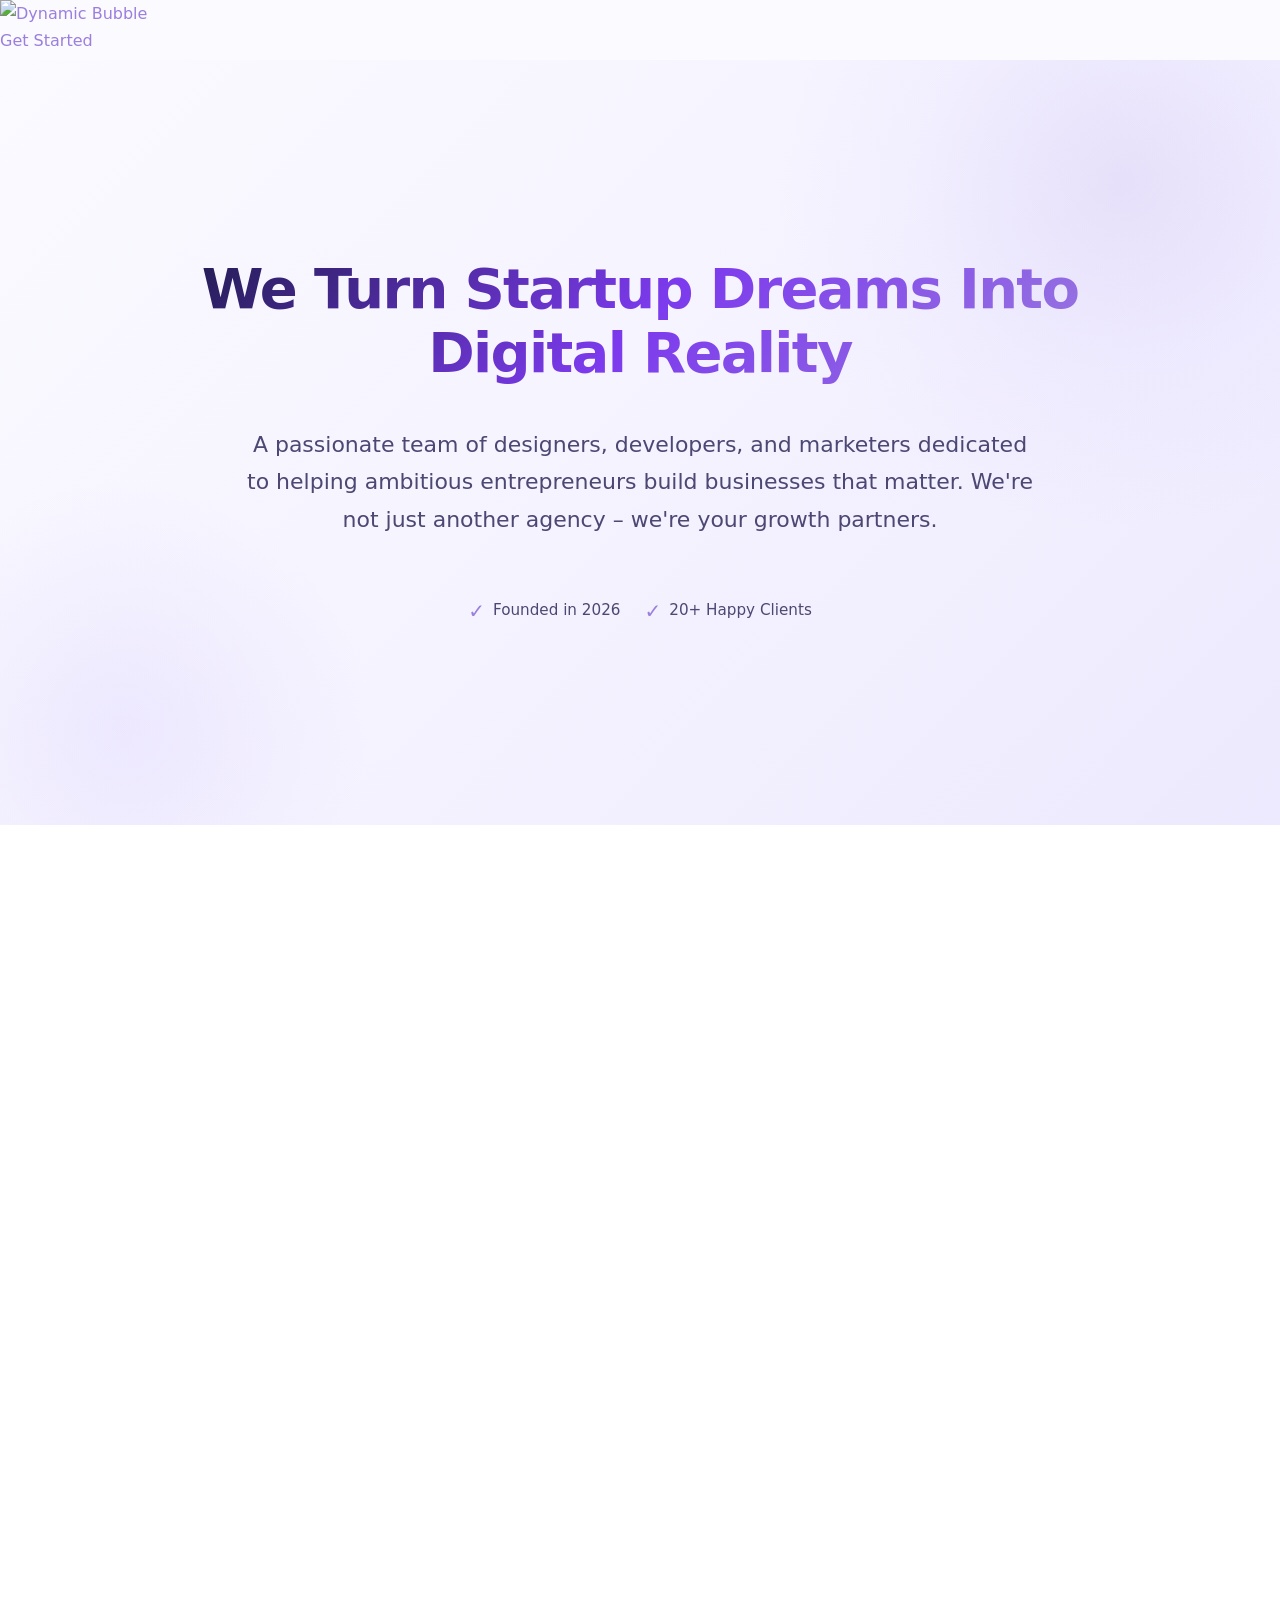
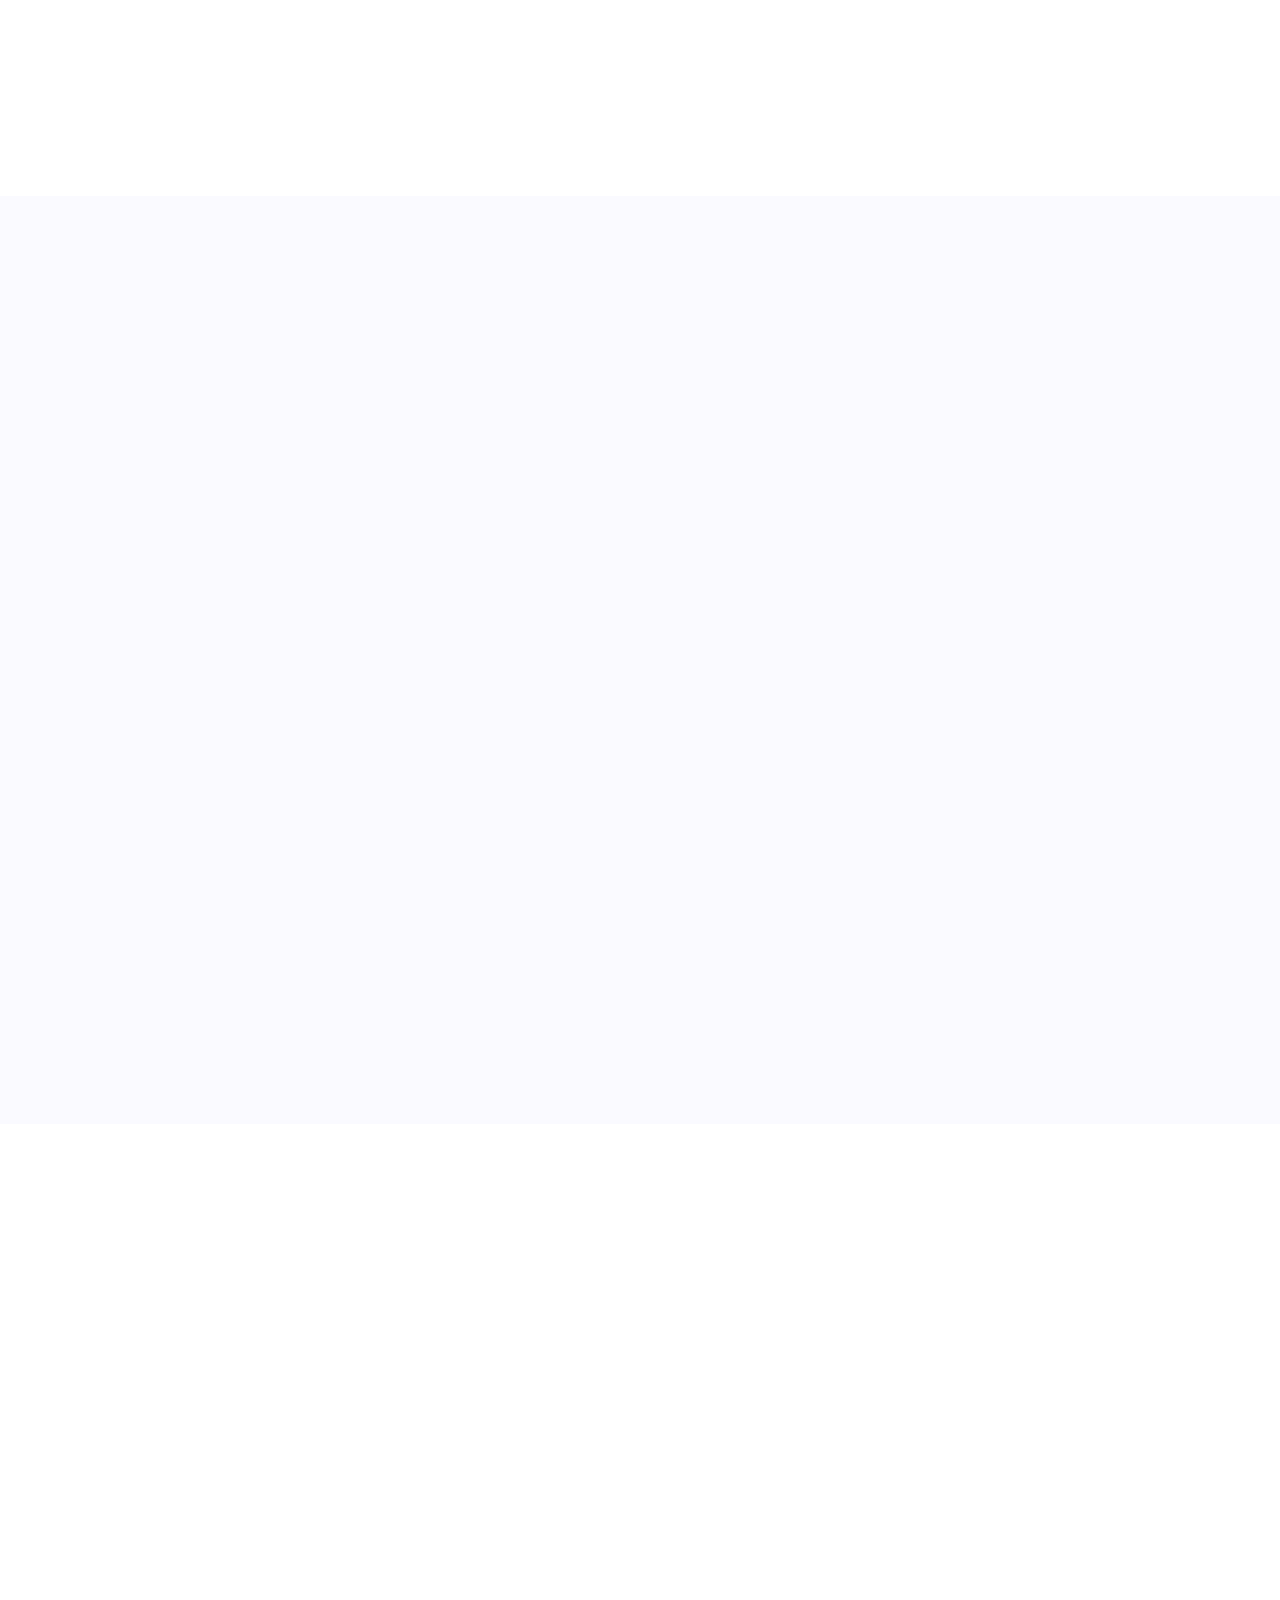
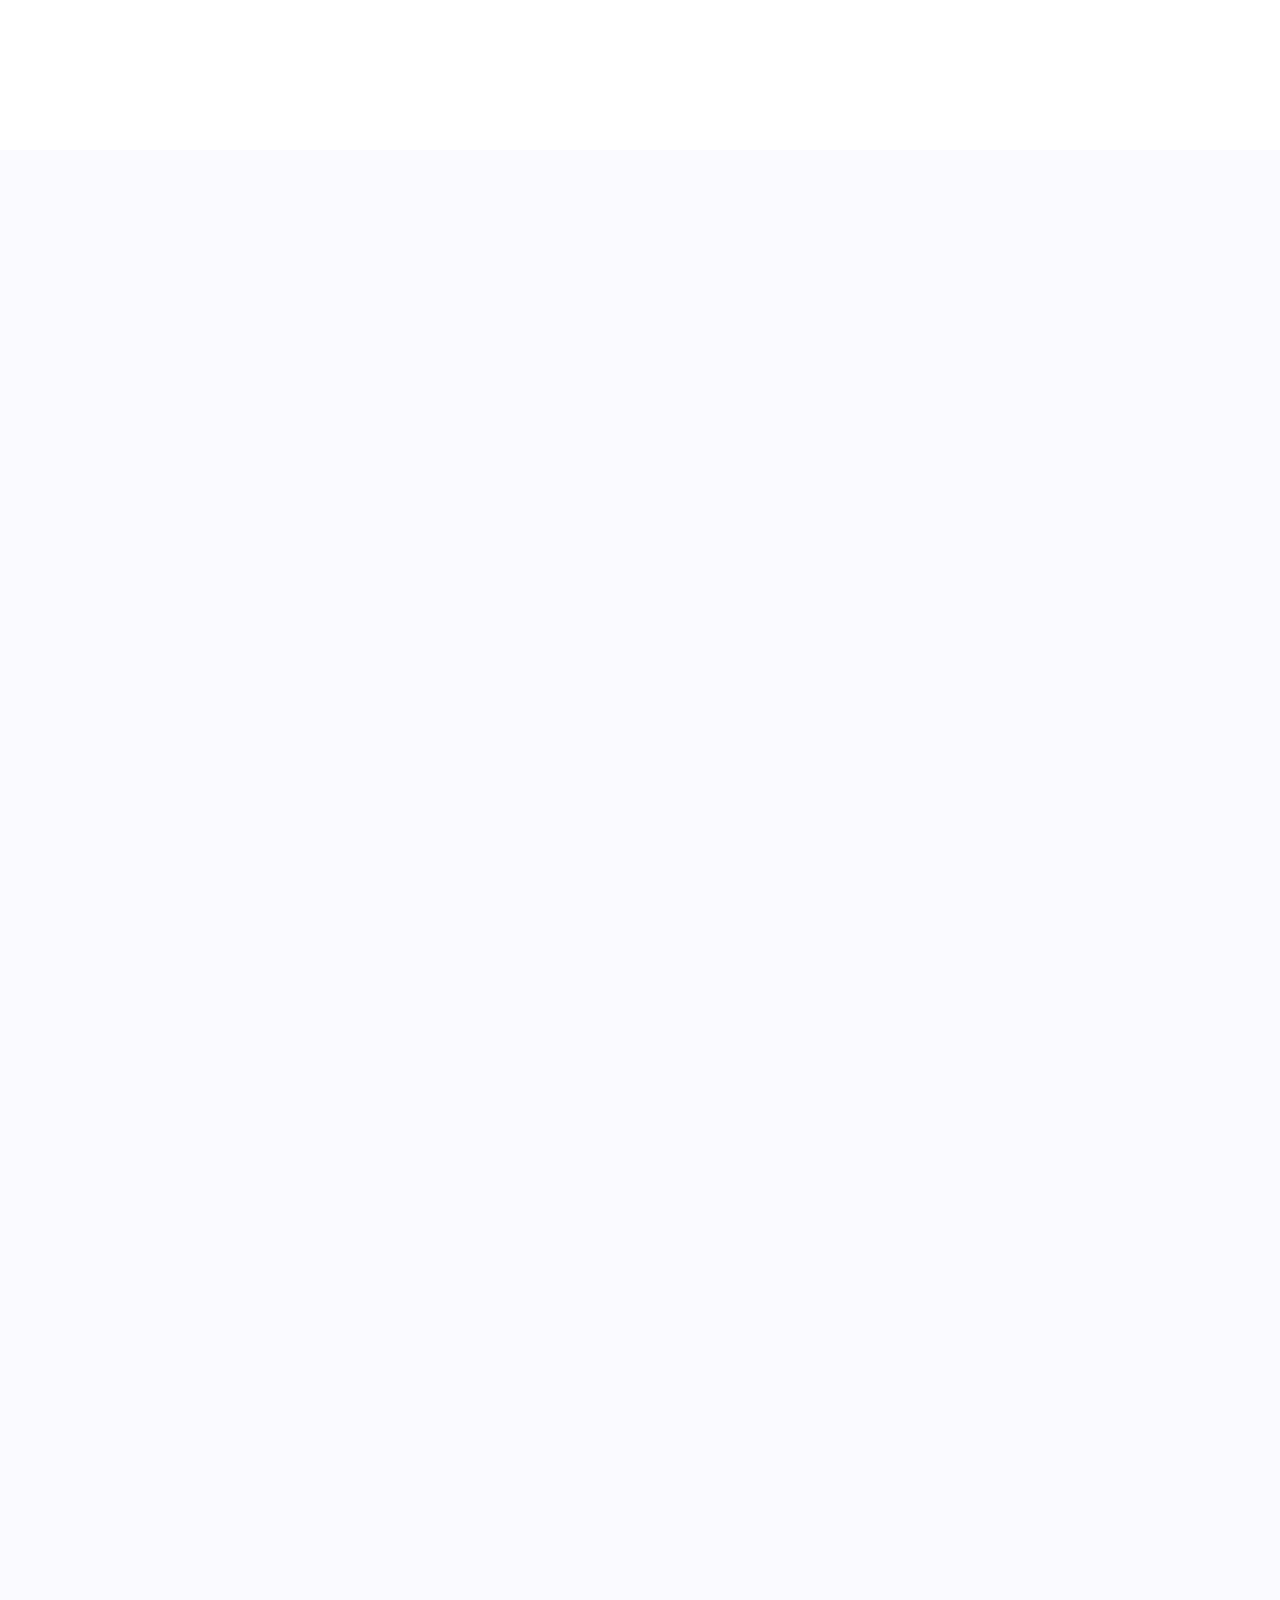
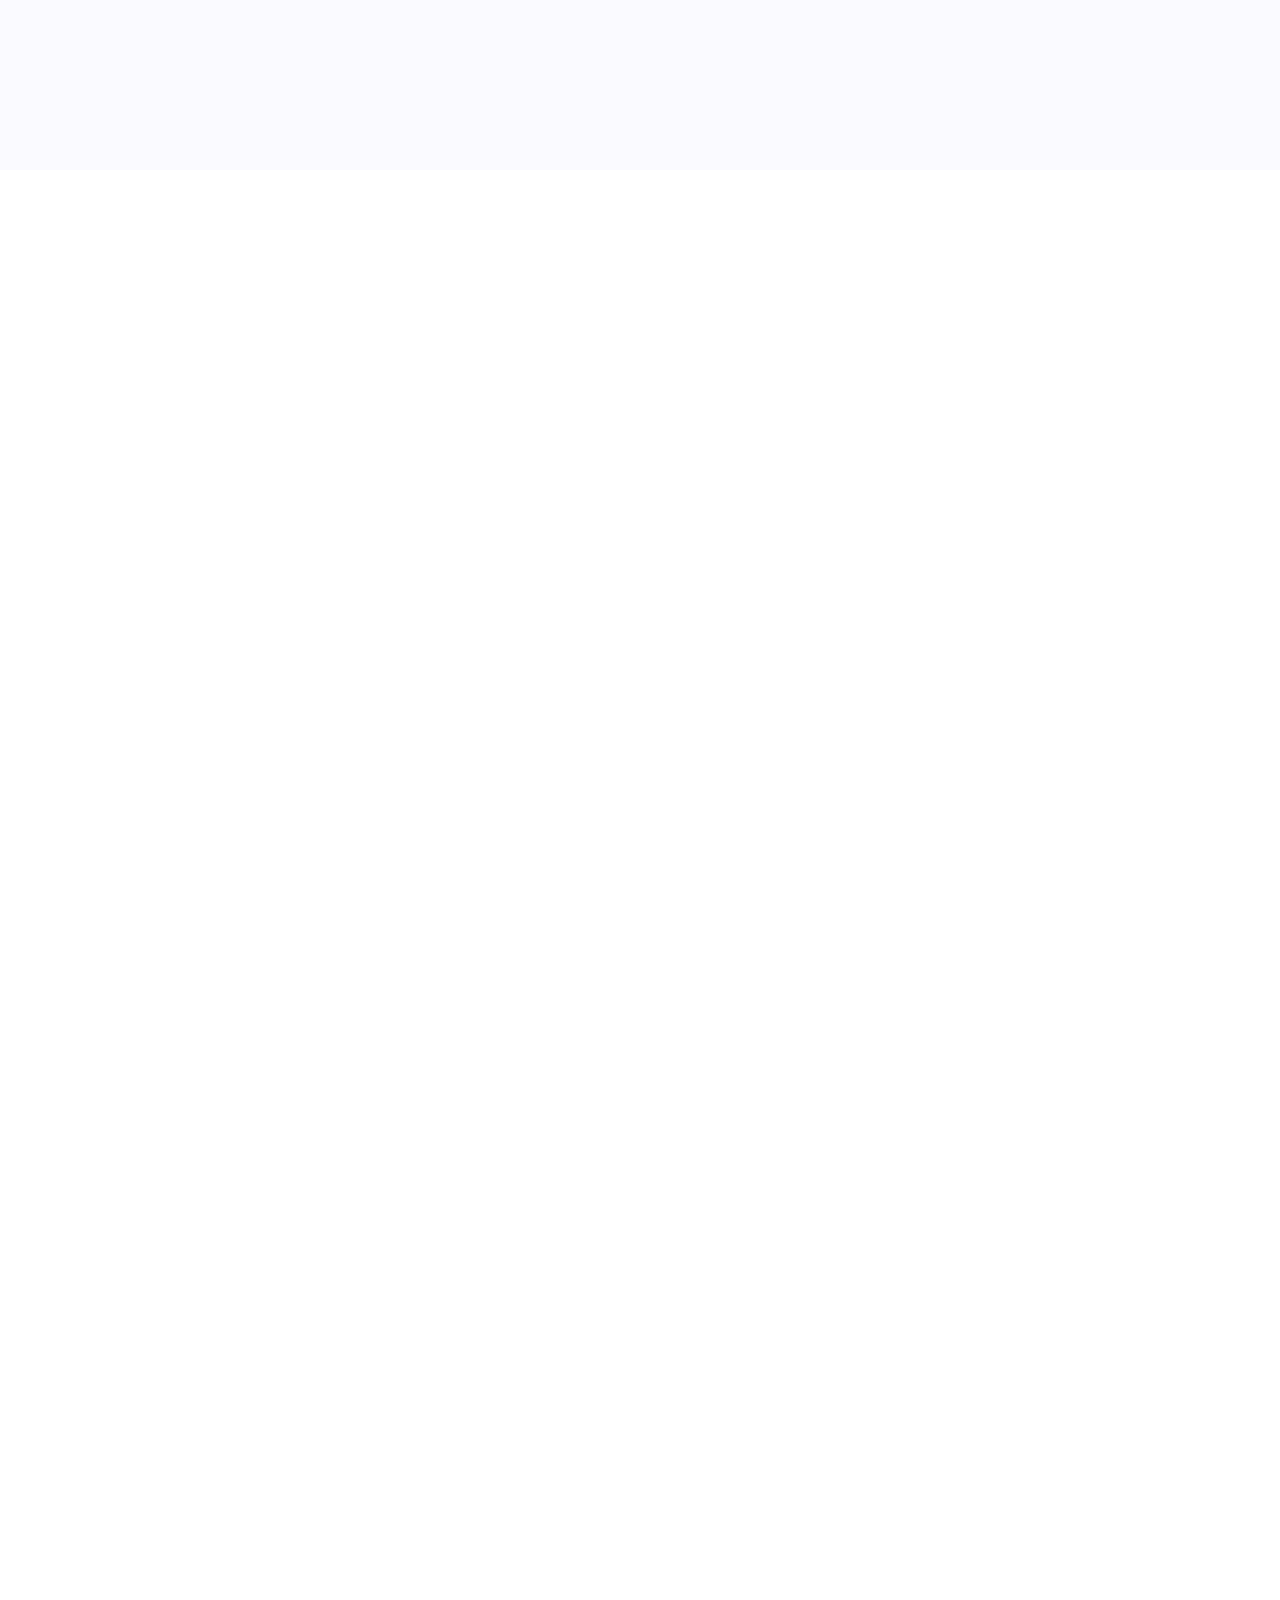
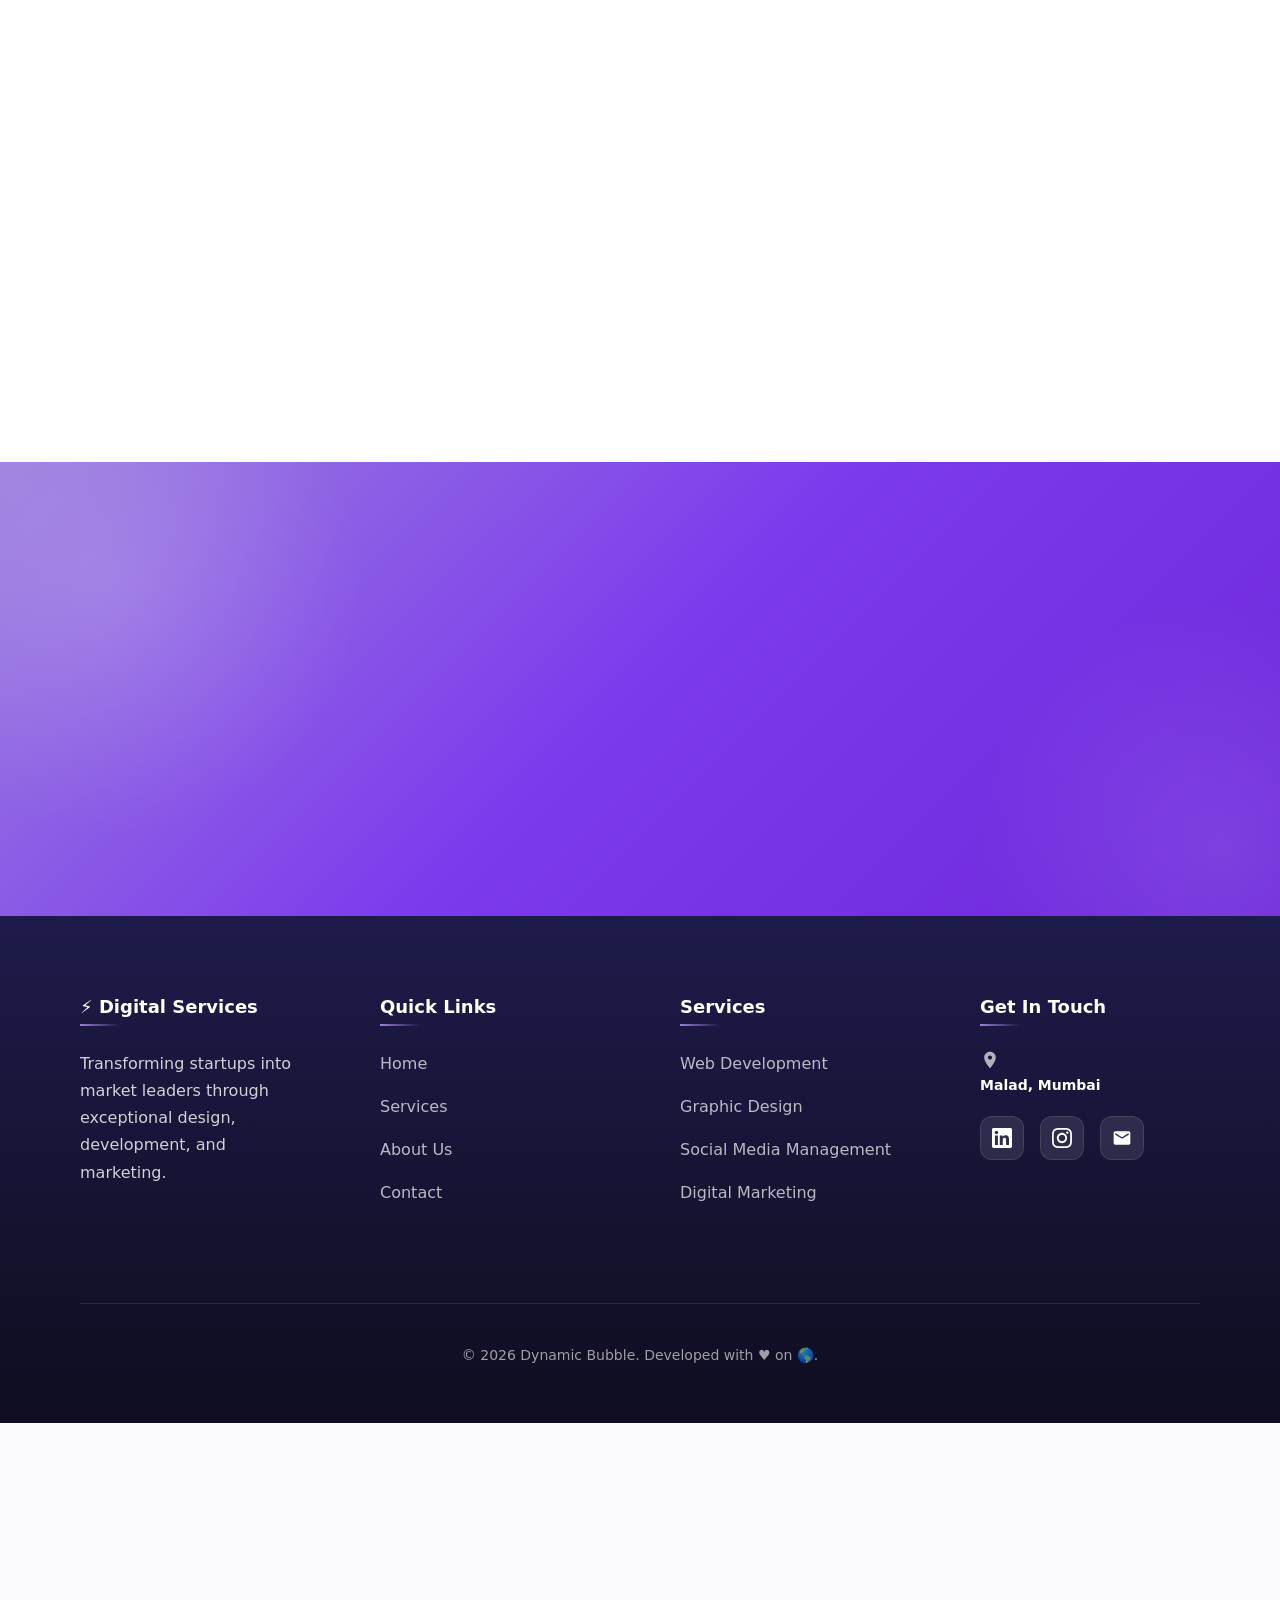
==== commit 50c9cadb: "Merge branch 'chore/contact-revamp' of https://github.com/Dynamic-Bubble/Dynamic-Bubble-Website into" ====
--- a/pages/about.html
+++ b/pages/about.html
@@ -78,45 +78,7 @@
                     </div>
                 </div>
 
-                <!-- Card 2: Services -->
-                <div class="nav-card" style="background-color: #170D27; color: #fff;">
-                    <div class="nav-card-label">Services</div>
-                    <div class="nav-card-links">
-                        <a class="nav-card-link" href="services.html#web-development" aria-label="Web Development">
-                            <svg class="nav-card-link-icon" fill="none" stroke="currentColor" viewBox="0 0 24 24">
-                                <path stroke-linecap="round" stroke-linejoin="round" stroke-width="2"
-                                    d="M9.75 17L9 20l-1 1h8l-1-1-.75-3M3 13h18M5 17h14a2 2 0 002-2V5a2 2 0 00-2-2H5a2 2 0 00-2 2v10a2 2 0 002 2z">
-                                </path>
-                            </svg>
-                            Web Dev
-                        </a>
-                        <a class="nav-card-link" href="services.html#graphic-design" aria-label="Graphic Design">
-                            <svg class="nav-card-link-icon" fill="none" stroke="currentColor" viewBox="0 0 24 24">
-                                <path stroke-linecap="round" stroke-linejoin="round" stroke-width="2"
-                                    d="M7 21a4 4 0 01-4-4V5a2 2 0 012-2h4a2 2 0 012 2v12a4 4 0 01-4 4zm0 0h12a2 2 0 002-2v-4a2 2 0 00-2-2h-2.343M11 7.343l1.657-1.657a2 2 0 012.828 0l2.829 2.829a2 2 0 010 2.828l-8.486 8.485M7 17h.01">
-                                </path>
-                            </svg>
-                            Design
-                        </a>
-                        <a class="nav-card-link" href="services.html#social-media" aria-label="Social Media">
-                            <svg class="nav-card-link-icon" fill="none" stroke="currentColor" viewBox="0 0 24 24">
-                                <path stroke-linecap="round" stroke-linejoin="round" stroke-width="2"
-                                    d="M7 20l4-16m2 16l4-16M6 9h14M4 15h14"></path>
-                            </svg>
-                            Social Media
-                        </a>
-                        <a class="nav-card-link" href="services.html#digital-marketing" aria-label="Digital Marketing">
-                            <svg class="nav-card-link-icon" fill="none" stroke="currentColor" viewBox="0 0 24 24">
-                                <path stroke-linecap="round" stroke-linejoin="round" stroke-width="2"
-                                    d="M16 8v8m-4-5v5m-4-2v2m-2 4h12a2 2 0 002-2V6a2 2 0 00-2-2H6a2 2 0 00-2 2v12a2 2 0 002 2z">
-                                </path>
-                            </svg>
-                            Digital Marketing
-                        </a>
-                    </div>
-                </div>
-
-                <!-- Card 3: Connect -->
+                <!-- Card 2: Connect -->
                 <div class="nav-card" style="background-color: #271E37; color: #fff;">
                     <div class="nav-card-label">Connect</div>
                     <div class="nav-card-links">
@@ -126,7 +88,7 @@
                                     d="M3 8l7.89 5.26a2 2 0 002.22 0L21 8M5 19h14a2 2 0 002-2V7a2 2 0 00-2-2H5a2 2 0 00-2 2v10a2 2 0 002 2z">
                                 </path>
                             </svg>
-                            Contact Us
+                            Contact Sales
                         </a>
                         <a class="nav-card-link" href="mailto:dynamicbubbleinfo@gmail.com" aria-label="Email">
                             <svg class="nav-card-link-icon" fill="none" stroke="currentColor" viewBox="0 0 24 24">
@@ -525,6 +487,18 @@
 
                 <div class="footer-section">
                     <h4>Get In Touch</h4>
+
+                    <ul class="footer-links">
+                        <li class="footer-map">
+                            <a class="footer-map-link" href="https://www.google.com/maps/place/Malad,+Mumbai,+Maharashtra,+India" target="_blank" rel="noopener noreferrer" aria-label="Open Malad, Mumbai in Google Maps">
+                                <svg xmlns="http://www.w3.org/2000/svg" fill="currentColor" viewBox="0 0 24 24" aria-hidden="true" focusable="false">
+                                    <path d="M12 2C8.13 2 5 5.13 5 9c0 5.25 7 13 7 13s7-7.75 7-13c0-3.87-3.13-7-7-7zm0 9.5c-1.38 0-2.5-1.12-2.5-2.5S10.62 6.5 12 6.5 14.5 7.62 14.5 9 13.38 11.5 12 11.5z" />
+                                </svg>
+                                <span class="footer-location">Malad, Mumbai</span>
+                            </a>
+                        </li>
+                    </ul>
+
                     <div class="footer-social">
                         <a href="https://www.linkedin.com/company/dynamic-bubble/" class="social-link" aria-label="LinkedIn" target="_blank" rel="noopener noreferrer">
                             <svg xmlns="http://www.w3.org/2000/svg" fill="currentColor" viewBox="0 0 24 24">
@@ -542,14 +516,11 @@
                             </svg>
                         </a>
                     </div>
-                    <ul class="footer-links">
-                        <li>📍 Malad, Mumbai</li>
-                    </ul>
                 </div>
             </div>
 
             <div class="footer-bottom">
-                <p>&copy; <span id="copyright-year">2026</span> Digital Services Agency. All rights reserved.</p>
+                <p>&copy; <span id="copyright-year">2026</span> Dynamic Bubble. Developed with ♥ on 🌎.</p>
             </div>
         </div>
     </footer>
--- a/css/styles.css
+++ b/css/styles.css
@@ -958,6 +958,49 @@
     border-color: transparent;
 }
 
+/* Footer location: compact, accessible layout (no iframe/embed) */
+.footer-map {
+    display: flex;
+    flex-direction: column;
+    align-items: center;
+    gap: var(--spacing-xs);
+    margin-top: var(--spacing-sm);
+}
+.footer-map-link {
+    display: inline-flex;
+    flex-direction: column;
+    align-items: center;
+    gap: 0.25rem;
+    color: var(--color-white);
+    text-decoration: none;
+}
+.footer-map-link svg {
+    width: 20px;
+    height: 20px;
+    opacity: 0.95;
+}
+.footer-location {
+    display: block;
+    font-size: var(--font-size-sm);
+    font-weight: 700;
+    color: var(--color-white);
+    margin-top: 2px;
+    line-height: 1;
+}
+
+@media (min-width: 900px) {
+    /* keep things compact on larger screens */
+    .footer-map {
+        flex-direction: row;
+    }
+    .footer-map-link {
+        flex-direction: row;
+    }
+    .footer-location {
+        margin-top: 0;
+    }
+}
+
 /* Newsletter Section */
 .footer-newsletter h4 {
     color: var(--color-white);
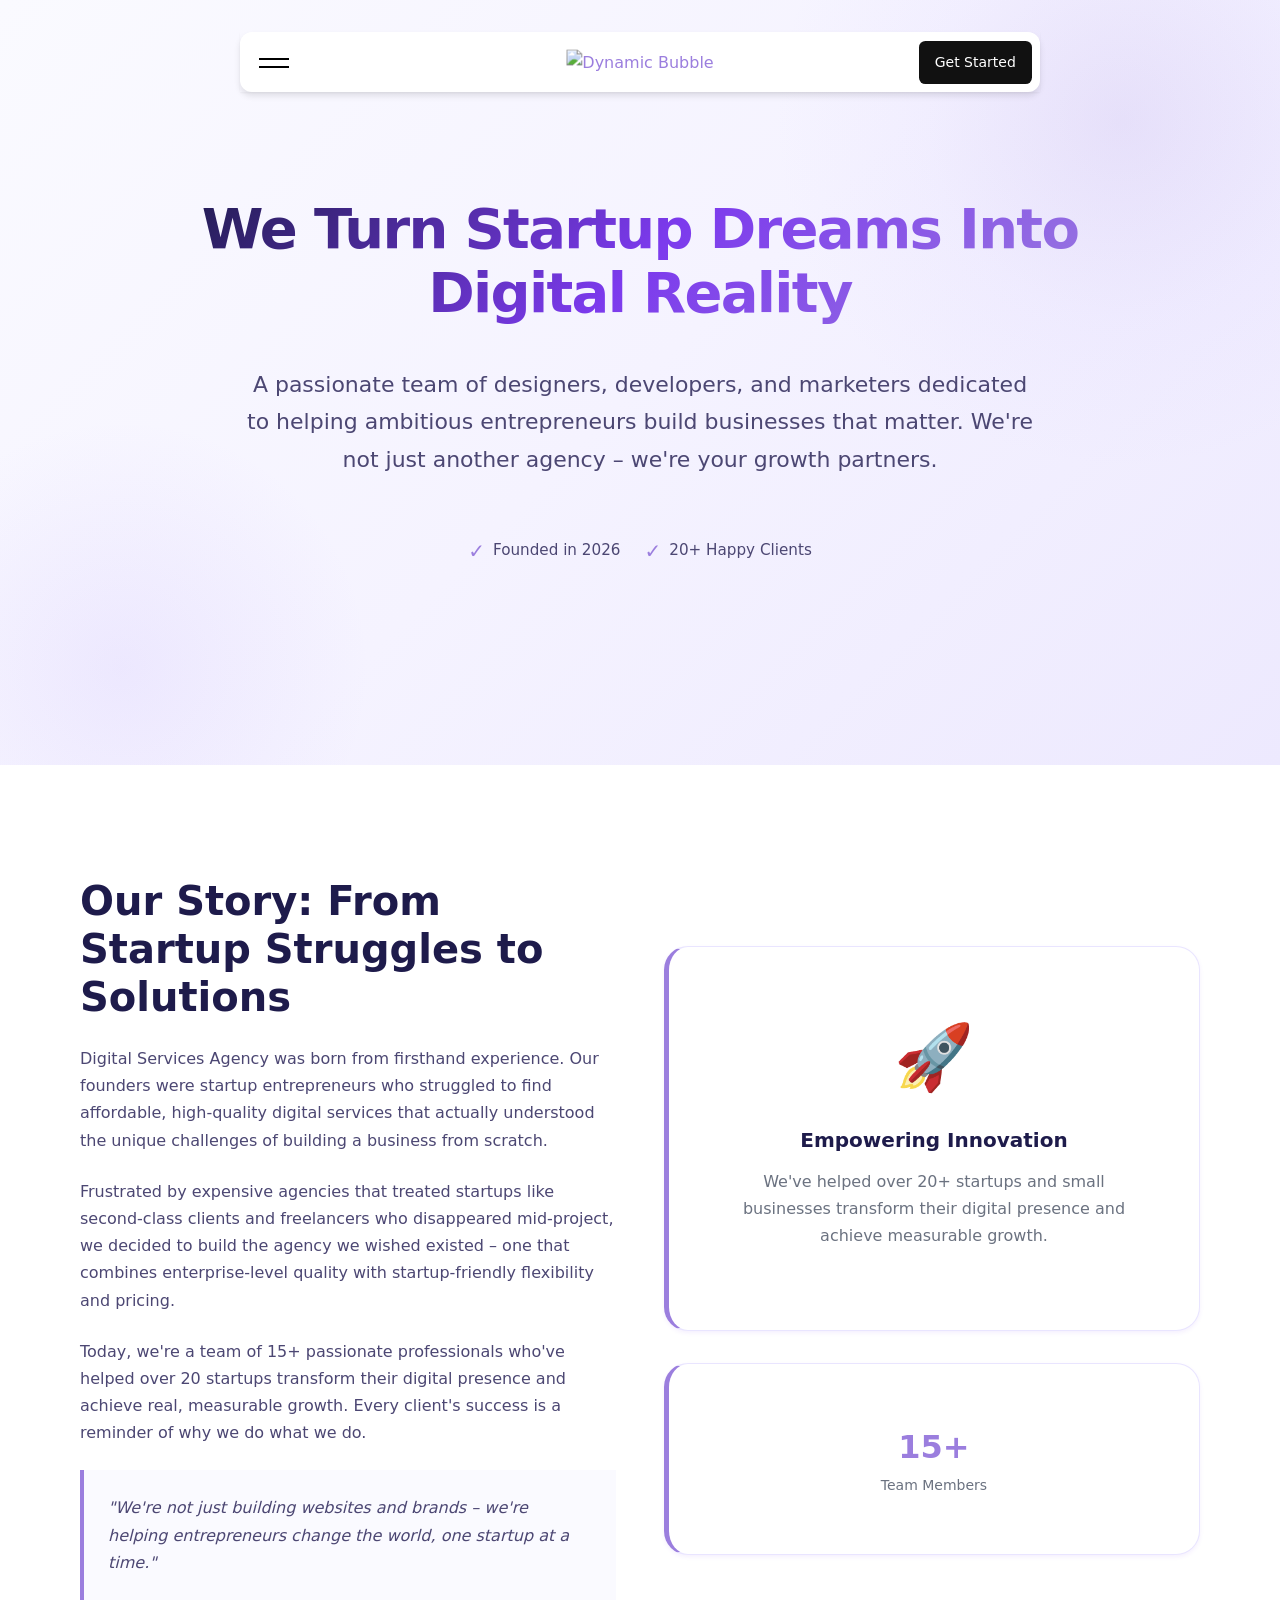
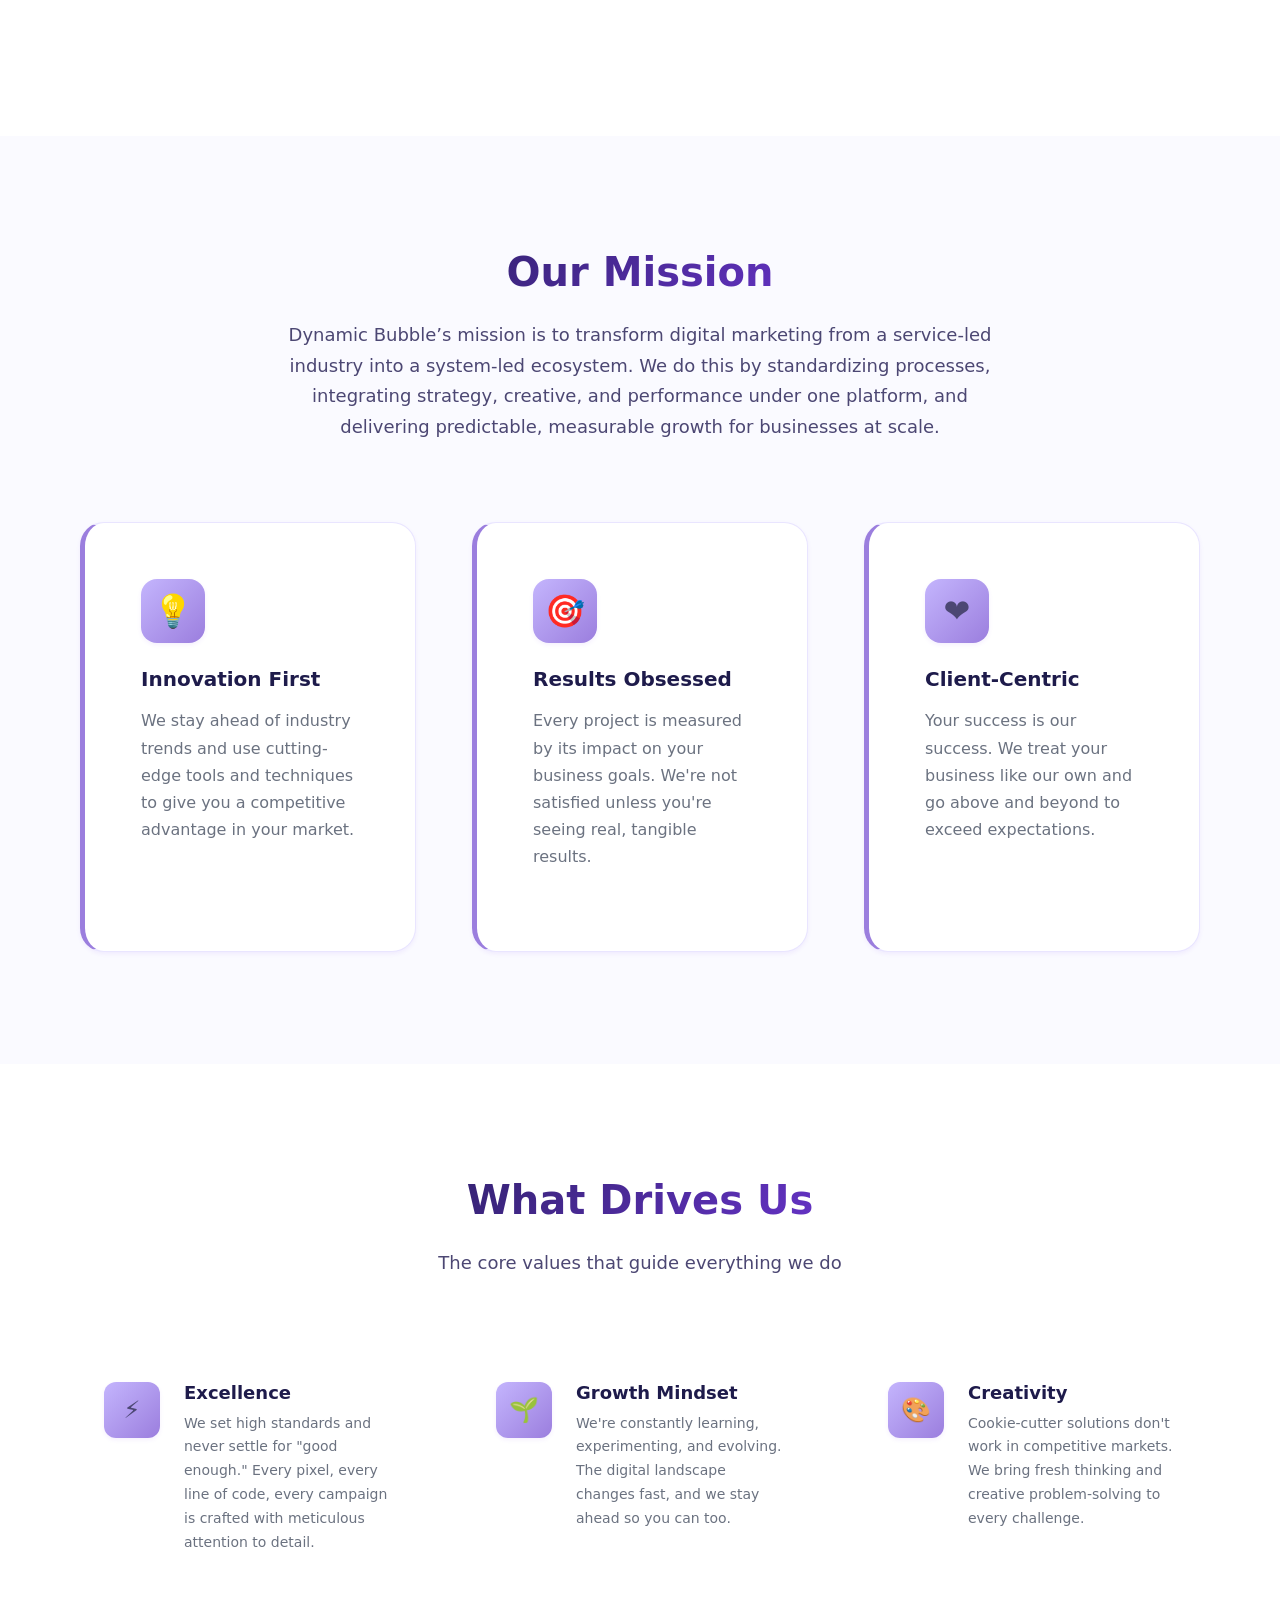
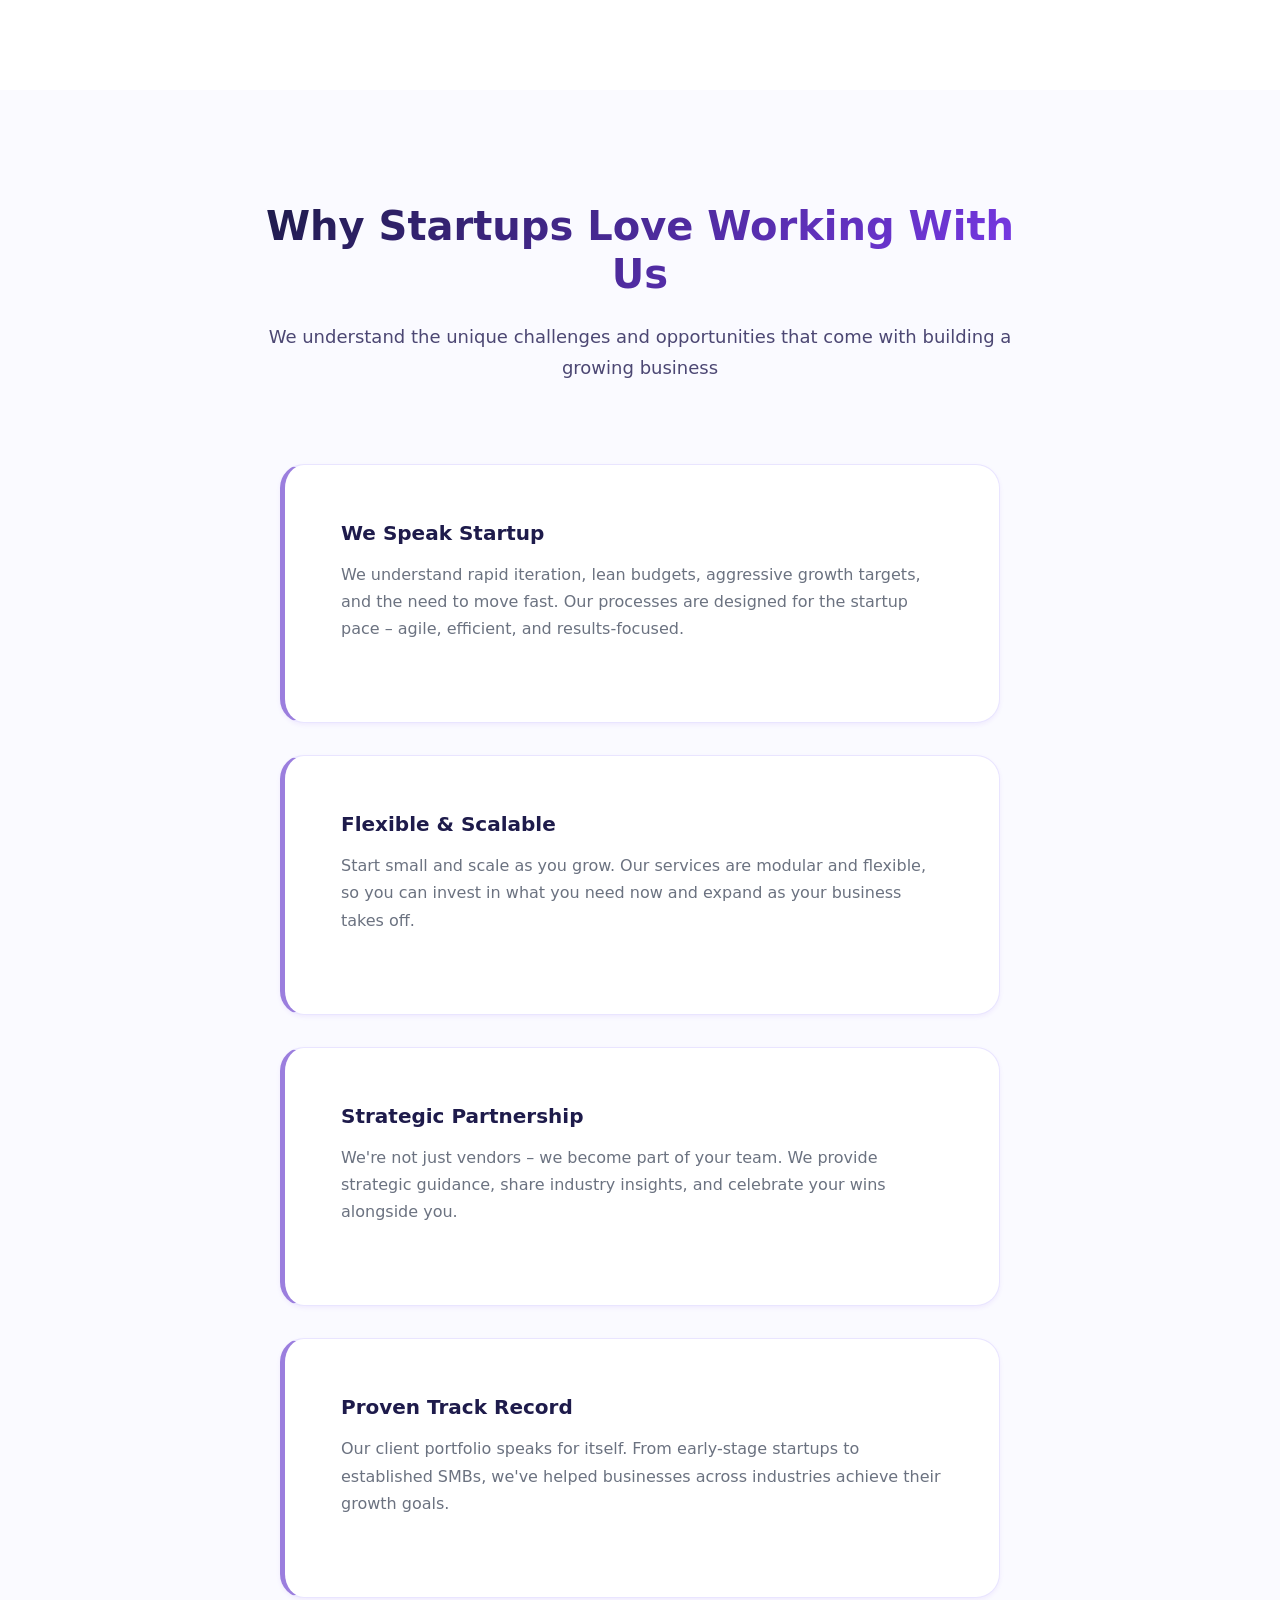
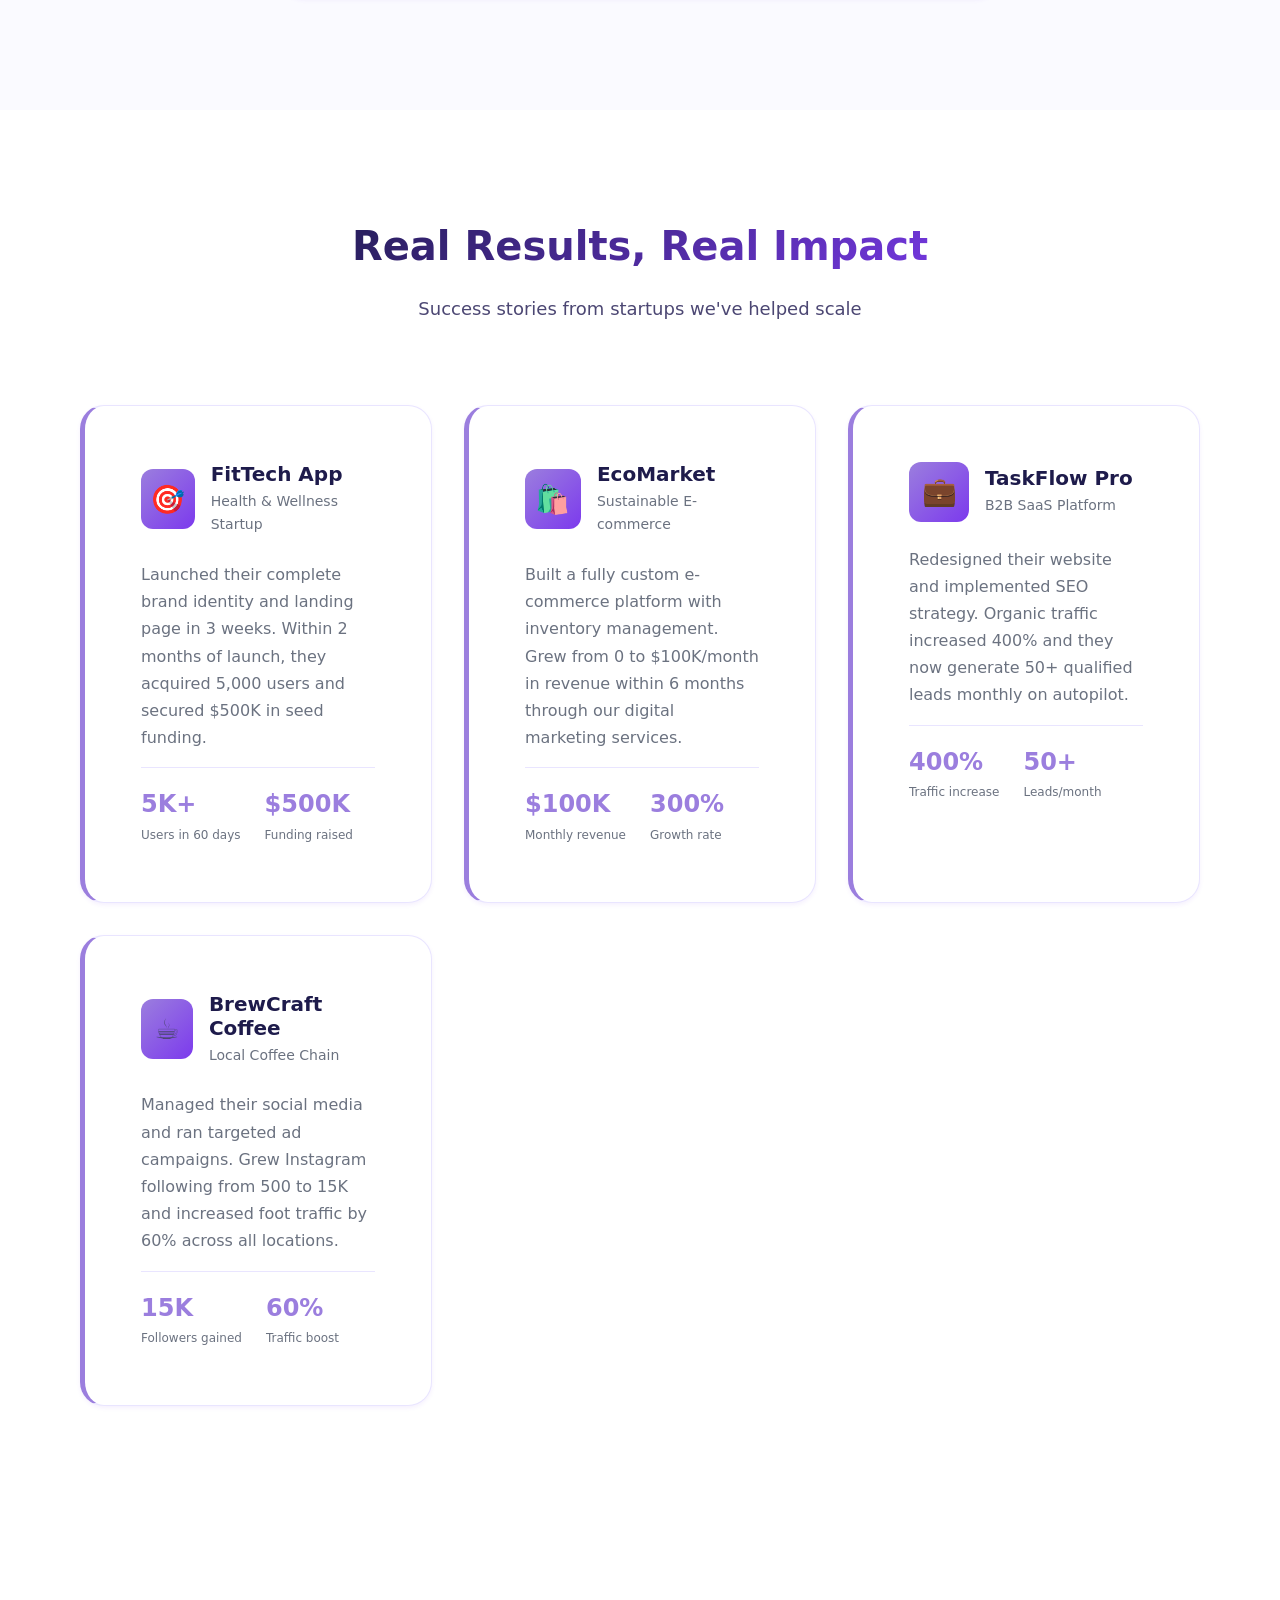
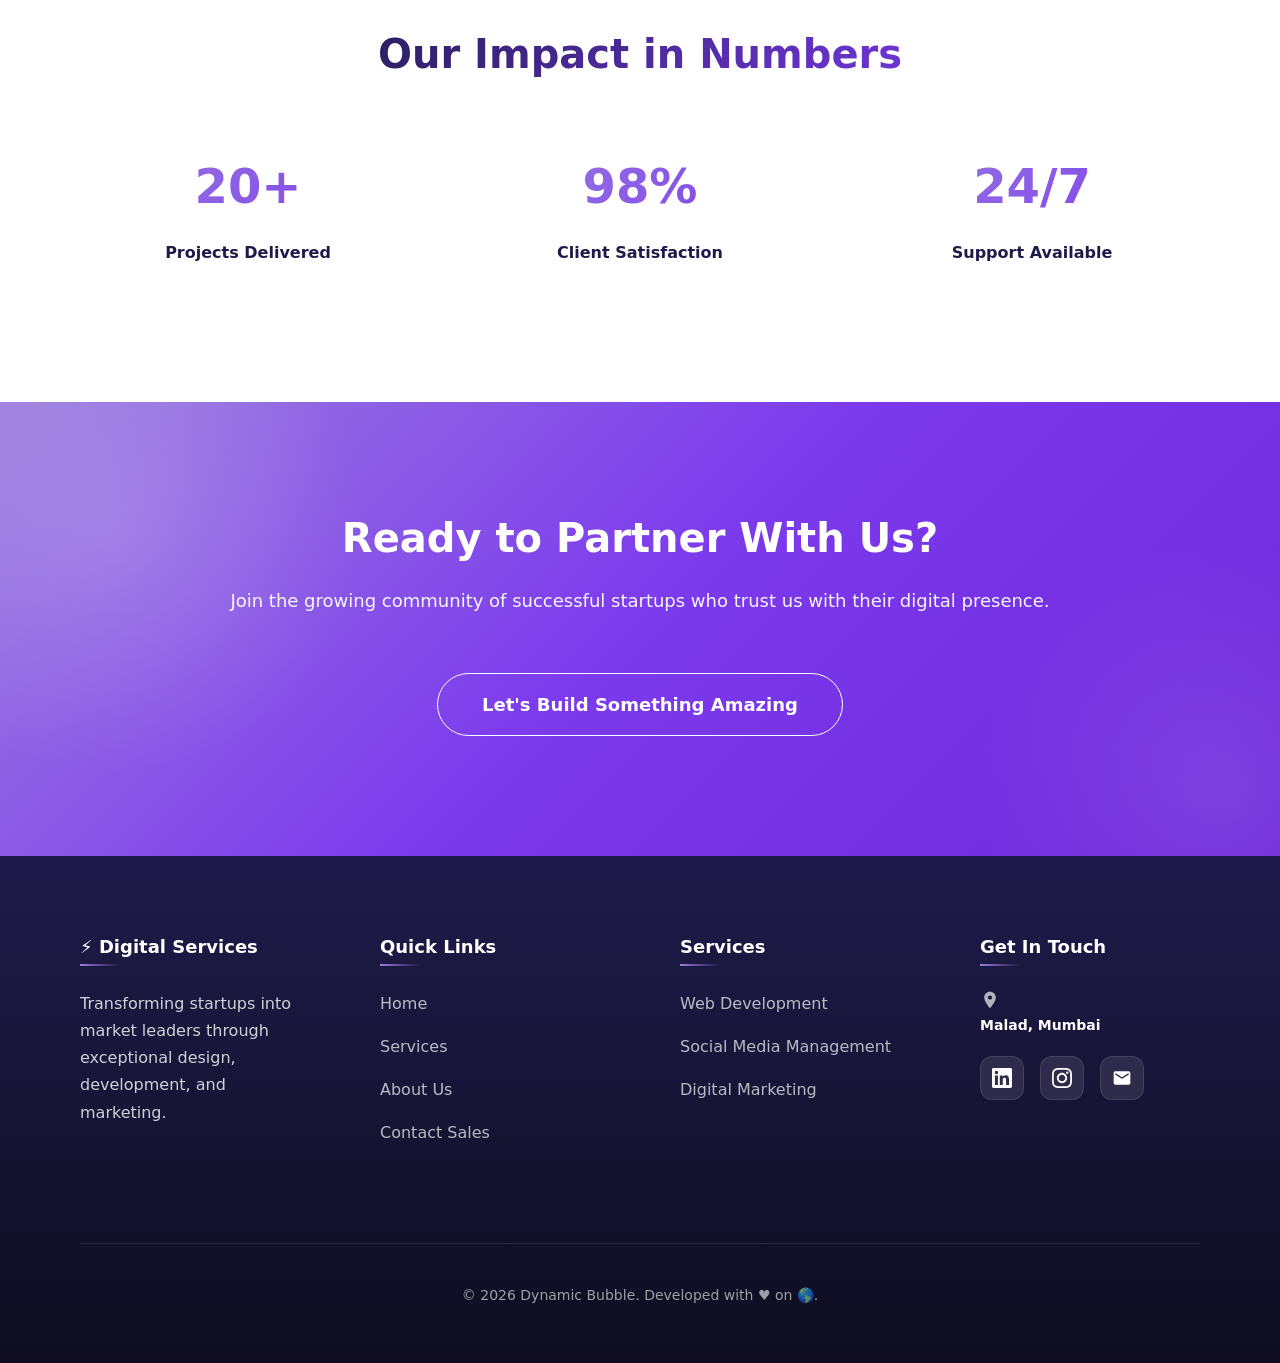
==== commit d4b7e4ac: "refractor" ====
--- a/pages/about.html
+++ b/pages/about.html
@@ -471,7 +471,7 @@
                         <li><a href="../index.html">Home</a></li>
                         <li><a href="services.html">Services</a></li>
                         <li><a href="about.html">About Us</a></li>
-                        <li><a href="contact.html">Contact</a></li>
+                        <li><a href="contact.html">Contact Sales</a></li>
                     </ul>
                 </div>
 
@@ -479,7 +479,6 @@
                     <h4>Services</h4>
                     <ul class="footer-links">
                         <li><a href="services.html#web-development">Web Development</a></li>
-                        <li><a href="services.html#graphic-design">Graphic Design</a></li>
                         <li><a href="services.html#social-media">Social Media Management</a></li>
                         <li><a href="services.html#digital-marketing">Digital Marketing</a></li>
                     </ul>
--- a/css/styles.css
+++ b/css/styles.css
@@ -1539,3 +1539,13 @@
     overflow-wrap: anywhere;   /* overflow solution */
     word-break: break-word;    /* fallback */
 }
+
+
+/* Added Utility Classes */
+.gap-20 { gap: 20px; }
+.btn-light { background-color: white; color: var(--color-primary); }
+
+
+/* Newsletter Success Toast */
+.newsletter-success-toast { position: fixed; top: 20px; right: 20px; background: linear-gradient(135deg, #10B981, #059669); color: white; padding: 1rem 1.5rem; border-radius: 0.75rem; box-shadow: 0 10px 25px rgba(16, 185, 129, 0.3); z-index: 10000; animation: slideInRight 0.3s ease-out; font-family: var(--font-family); }
+@keyframes slideInRight { from { transform: translateX(100%); opacity: 0; } to { transform: translateX(0); opacity: 1; } }
--- a/css/card-nav.css
+++ b/css/card-nav.css
@@ -0,0 +1,236 @@
+.card-nav-container {
+  position: fixed;
+  /* Changed from absolute to fixed */
+  top: 2em;
+  left: 50%;
+  transform: translateX(-50%);
+  width: 90%;
+  max-width: 800px;
+  z-index: 1001;
+  box-sizing: border-box;
+}
+
+.card-nav {
+  display: block;
+  height: 60px;
+  padding: 0;
+  background-color: white;
+  /* baseColor */
+  border: 0.5px solid rgba(255, 255, 255, 0.1);
+  border-radius: 0.75rem;
+  box-shadow: 0 4px 6px rgba(0, 0, 0, 0.1);
+  position: relative;
+  overflow: hidden;
+  will-change: height;
+}
+
+.card-nav-top {
+  position: absolute;
+  top: 0;
+  left: 0;
+  right: 0;
+  height: 60px;
+  display: flex;
+  align-items: center;
+  justify-content: space-between;
+  padding: 0.5rem 0.45rem 0.55rem 1.1rem;
+  z-index: 2;
+}
+
+.hamburger-menu {
+  height: 100%;
+  display: flex;
+  flex-direction: column;
+  align-items: center;
+  justify-content: center;
+  cursor: pointer;
+  gap: 6px;
+  color: #000;
+  /* menuColor */
+}
+
+.hamburger-menu:hover .hamburger-line {
+  opacity: 0.75;
+}
+
+.hamburger-line {
+  width: 30px;
+  height: 2px;
+  background-color: currentColor;
+  transition:
+    transform 0.25s ease,
+    opacity 0.2s ease,
+    margin 0.3s ease;
+  transform-origin: 50% 50%;
+}
+
+.hamburger-menu.open .hamburger-line:first-child {
+  transform: translateY(4px) rotate(45deg);
+}
+
+.hamburger-menu.open .hamburger-line:last-child {
+  transform: translateY(-4px) rotate(-45deg);
+}
+
+.logo-container {
+  display: flex;
+  align-items: center;
+  position: absolute;
+  left: 50%;
+  top: 50%;
+  transform: translate(-50%, -50%);
+}
+
+.logo {
+  height: 48px;
+  /* Increased from 28px */
+  width: auto;
+  object-fit: contain;
+  max-width: 150px;
+  /* Ensure it doesn't get too wide */
+}
+
+.card-nav-cta-button {
+  background-color: #111;
+  /* buttonBgColor */
+  color: white;
+  /* buttonTextColor */
+  border: none;
+  border-radius: calc(0.75rem - 0.35rem);
+  padding: 0 1rem;
+  height: 100%;
+  font-weight: 500;
+  cursor: pointer;
+  transition: background-color 0.3s ease;
+  display: flex;
+  align-items: center;
+  text-decoration: none;
+  font-size: 14px;
+}
+
+.card-nav-cta-button:hover {
+  background-color: #333;
+}
+
+.card-nav-content {
+  position: absolute;
+  left: 0;
+  right: 0;
+  top: 60px;
+  bottom: 0;
+  padding: 0.5rem;
+  display: flex;
+  align-items: flex-end;
+  gap: 12px;
+  visibility: hidden;
+  pointer-events: none;
+  z-index: 1;
+}
+
+.card-nav.open .card-nav-content {
+  visibility: visible;
+  pointer-events: auto;
+}
+
+.nav-card {
+  height: 100%;
+  flex: 1 1 0;
+  min-width: 0;
+  border-radius: calc(0.75rem - 0.2rem);
+  position: relative;
+  display: flex;
+  flex-direction: column;
+  padding: 12px 16px;
+  gap: 8px;
+  user-select: none;
+  /* Default colors will be overridden inline or via utility classes if needed */
+  background-color: #f0f0f0;
+  color: #000;
+}
+
+.nav-card-label {
+  font-weight: 400;
+  font-size: 22px;
+  letter-spacing: -0.5px;
+}
+
+.nav-card-links {
+  margin-top: auto;
+  display: flex;
+  flex-direction: column;
+  gap: 2px;
+}
+
+.nav-card-link {
+  font-size: 16px;
+  cursor: pointer;
+  text-decoration: none;
+  transition: opacity 0.3s ease;
+  display: inline-flex;
+  align-items: center;
+  gap: 6px;
+  color: inherit;
+}
+
+.nav-card-link:hover {
+  opacity: 0.75;
+}
+
+.nav-card-link-icon {
+  width: 1em;
+  height: 1em;
+}
+
+@media (max-width: 768px) {
+  .card-nav-container {
+    width: 90%;
+    top: 1.2em;
+  }
+
+  .card-nav-top {
+    padding: 0.5rem 1rem;
+    justify-content: space-between;
+  }
+
+  .hamburger-menu {
+    order: 2;
+  }
+
+  .logo-container {
+    position: static;
+    transform: none;
+    order: 1;
+  }
+
+  .card-nav-cta-button {
+    display: none;
+  }
+
+  .card-nav-content {
+    flex-direction: column;
+    align-items: stretch;
+    gap: 8px;
+    padding: 0.5rem;
+    bottom: 0;
+    justify-content: flex-start;
+  }
+
+  .nav-card {
+    height: auto;
+    min-height: 60px;
+    flex: 1 1 auto;
+    max-height: none;
+  }
+
+  .nav-card-label {
+    font-size: 18px;
+  }
+
+  .nav-card-link {
+    font-size: 15px;
+  }
+}
+
+/* Custom Nav Card Colors */
+.nav-card-explore { background-color: #0D0716; color: #fff; }
+.nav-card-connect { background-color: #271E37; color: #fff; }
